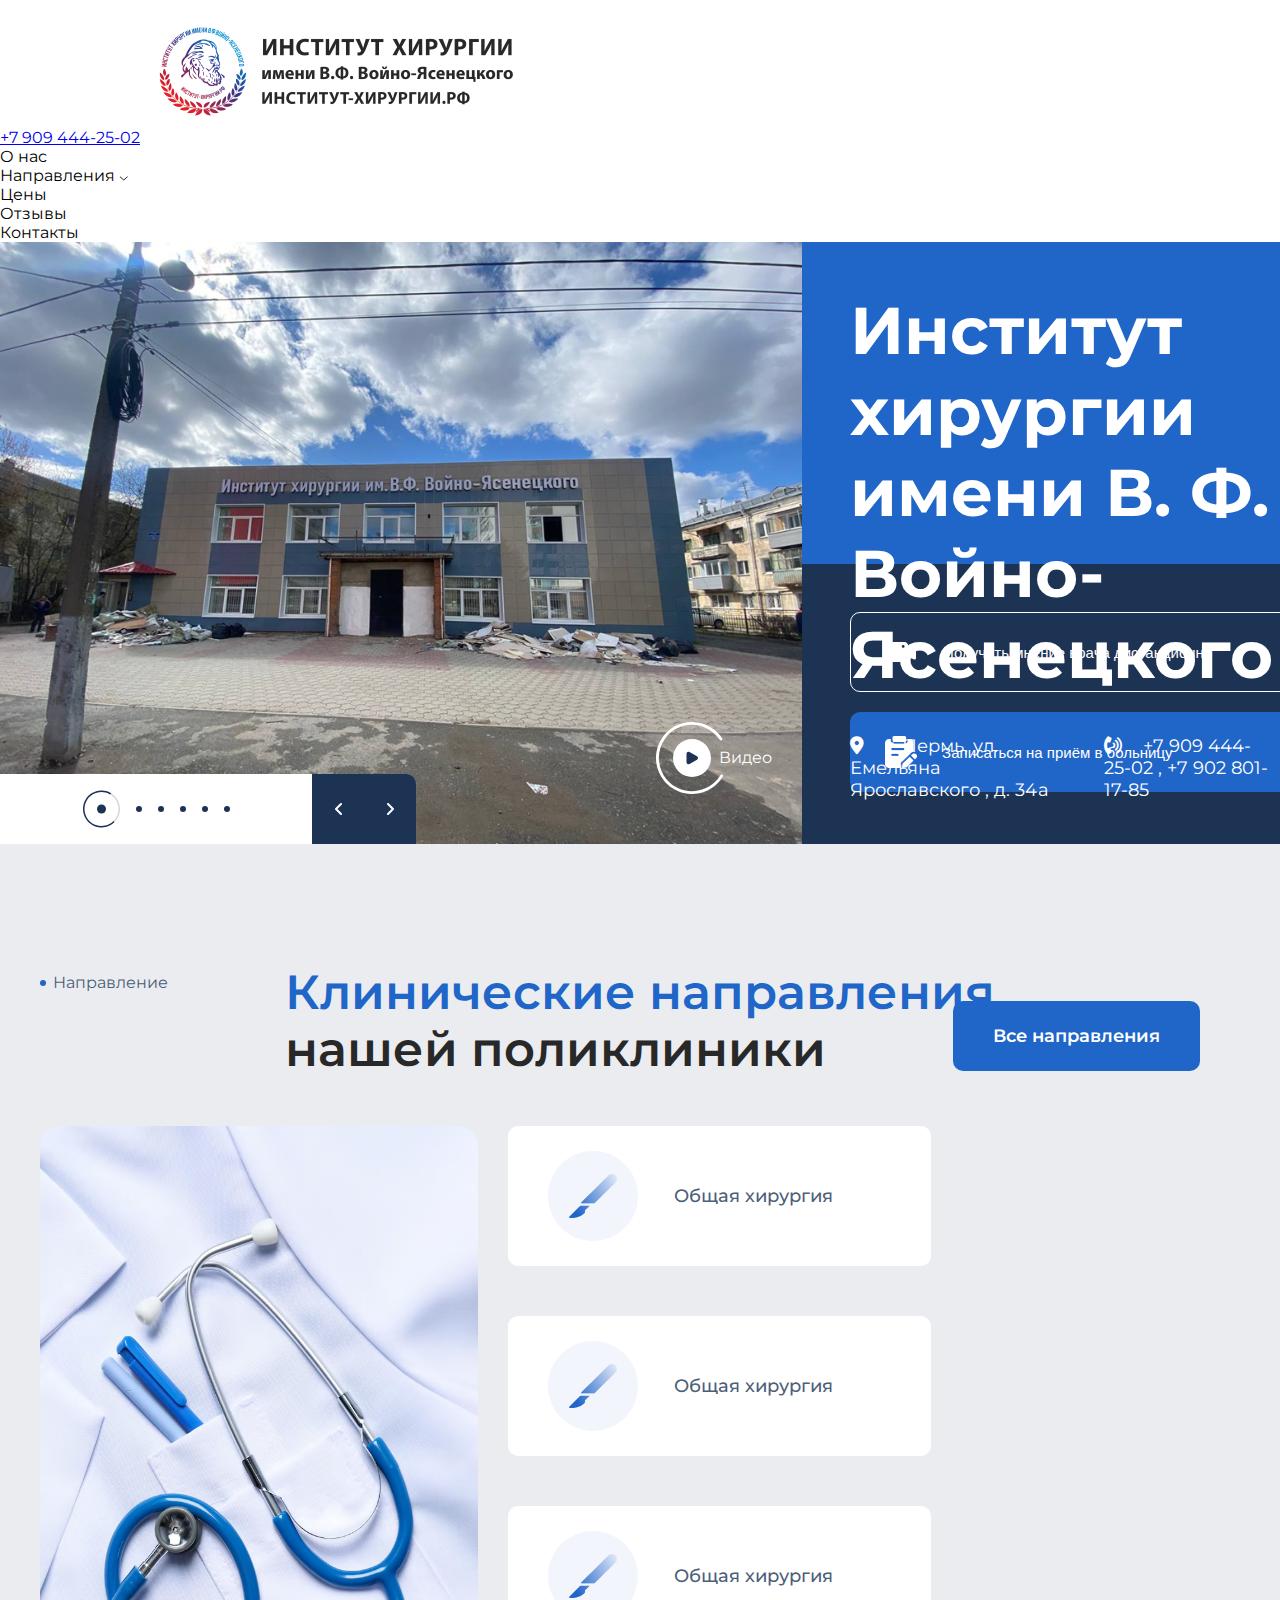
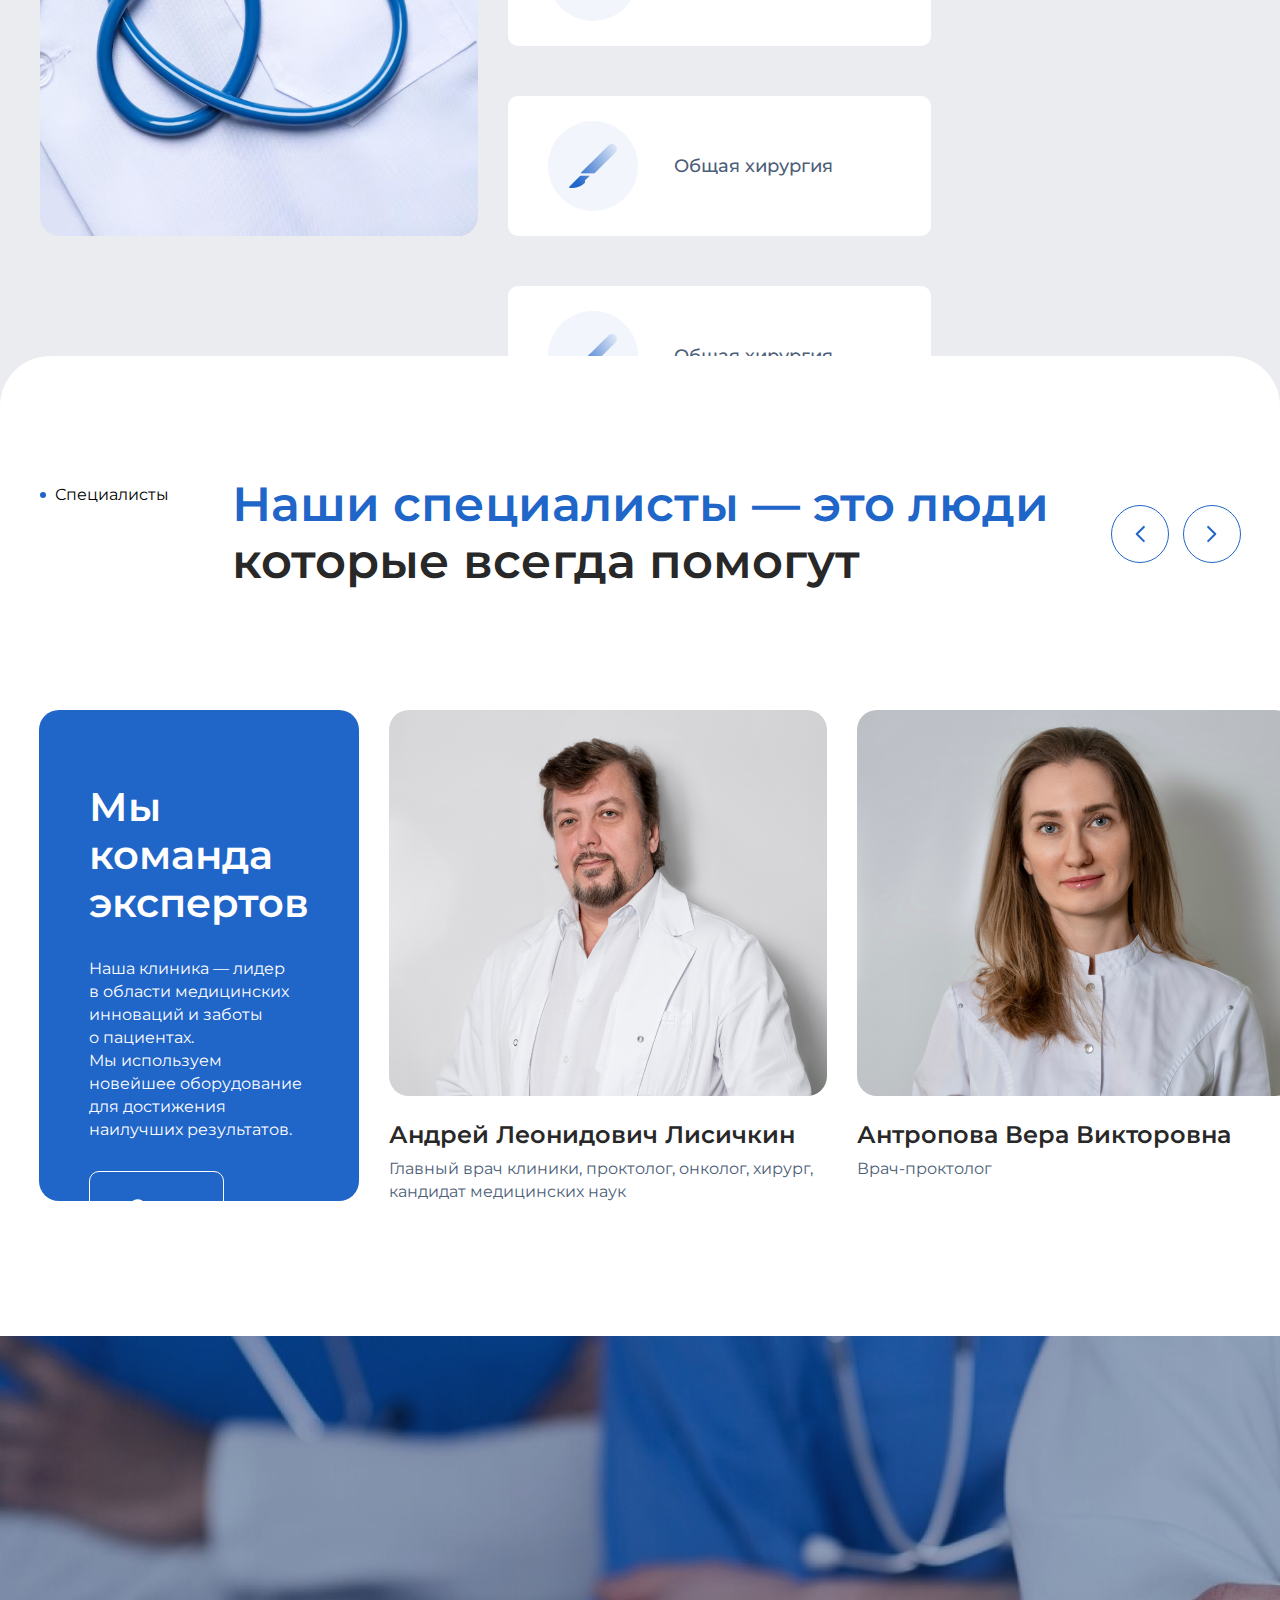
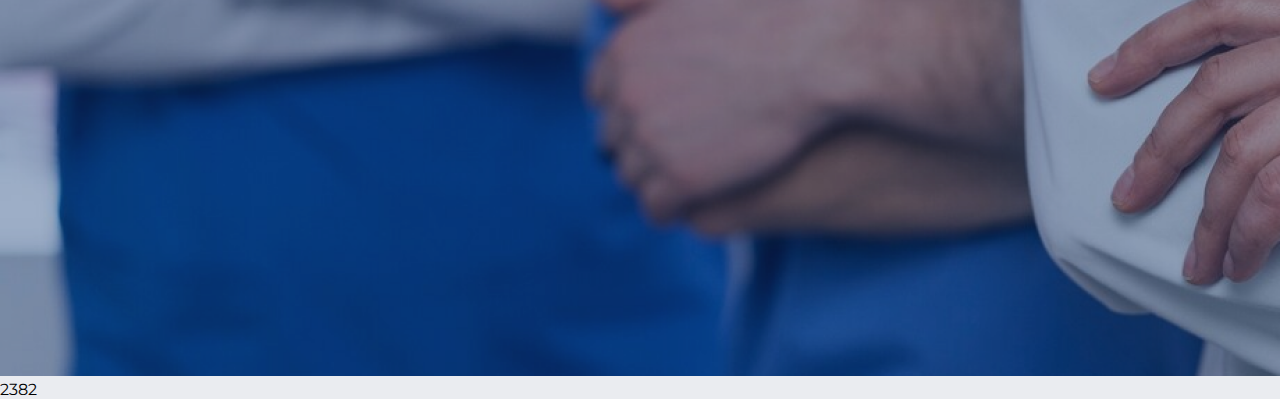
==== index.html @ e910dd0a "new folder header" ====
<!DOCTYPE html>
<html lang="en">
<head>
    <meta charset="UTF-8">
    <meta name="viewport" content="width=device-width, initial-scale=1.0">
    <link rel="stylesheet" href="https://cdnjs.cloudflare.com/ajax/libs/font-awesome/6.0.0-beta3/css/all.min.css">
    <link rel="preconnect" href="https://fonts.googleapis.com">
    <link rel="preconnect" href="https://fonts.gstatic.com" crossorigin>
    <link href="https://fonts.googleapis.com/css2?family=Montserrat:ital,wght@0,100..900;1,100..900&display=swap" rel="stylesheet">
    <link rel="stylesheet" href="css/style.css">
    <title>Project</title>
</head>
<body>
    <div class="header">
        <a href="tel:+79094442502" class="phone">+7 909 444-25-02</a>
        <img src="./img/logo.png">
        <div class="menu">
            <ul class="list-item">
                <li class="item">О нас</li>
                <li class="item item-icon">
                    Направления
                    <svg width="9" height="5" viewBox="0 0 9 5" fill="none" xmlns="http://www.w3.org/2000/svg">
                        <path d="M1.25 1L4.75 4L8.25 1" stroke="#282828" stroke-linecap="round" stroke-linejoin="round"/>
                    </svg>                        
                </li>
                <li class="item">Цены</li>
                <li class="item">Отзывы</li>
                <li class="item">Контакты</li>
            </ul>
        </div>
    </div>
    <div class="main">
        <div class="banner-content">
            <div class="banner">
                <img src="./img/banner.png">
                    <div class="slide-circle">
                        <svg width="37" height="38" viewBox="0 0 37 38" fill="none" xmlns="http://www.w3.org/2000/svg">
                            <rect x="14" y="14.5" width="9" height="9" rx="4.5" fill="#1D3354"/>
                            <path d="M37 19C37 29.2173 28.7173 37.5 18.5 37.5C8.28273 37.5 0 29.2173 0 19C0 8.78273 8.28273 0.5 18.5 0.5C28.7173 0.5 37 8.78273 37 19ZM1.4615 19C1.4615 28.4101 9.0899 36.0385 18.5 36.0385C27.9101 36.0385 35.5385 28.4101 35.5385 19C35.5385 9.5899 27.9101 1.9615 18.5 1.9615C9.0899 1.9615 1.4615 9.5899 1.4615 19Z" fill="#D2D6DD"/>
                            <path d="M31.0648 31.5648C31.3501 31.8501 31.3511 32.314 31.0547 32.5879C28.685 34.7773 25.7804 36.3121 22.6272 37.0337C19.2362 37.8098 15.6952 37.6141 12.4104 36.469C9.12556 35.3239 6.23017 33.2759 4.05647 30.56C1.88277 27.8441 0.518851 24.5704 0.121242 21.1145C-0.276366 17.6587 0.308449 14.1607 1.80857 11.0221C3.30869 7.88356 5.66333 5.23152 8.60225 3.37039C11.5412 1.50926 14.9453 0.514462 18.4239 0.500156C21.6586 0.486854 24.8359 1.32186 27.6408 2.91598C27.9917 3.11539 28.0961 3.56735 27.883 3.91008C27.6699 4.25281 27.22 4.35639 26.8684 4.15817C24.2974 2.70851 21.3898 1.94947 18.4299 1.96164C15.2261 1.97482 12.0909 2.89103 9.38417 4.60513C6.67743 6.31923 4.5088 8.76176 3.12719 11.6524C1.74558 14.543 1.20697 17.7646 1.57316 20.9475C1.93936 24.1303 3.19553 27.1455 5.19751 29.6468C7.19948 32.1481 9.86614 34.0343 12.8914 35.089C15.9167 36.1436 19.1781 36.3238 22.3012 35.6091C25.1865 34.9487 27.8458 33.5492 30.0204 31.5536C30.3177 31.2807 30.7794 31.2794 31.0648 31.5648Z" fill="#1D3354"/>
                        </svg>
                        <svg width="6" height="6" viewBox="0 0 6 6" fill="none" xmlns="http://www.w3.org/2000/svg">
                            <rect width="6" height="6" rx="3" fill="#1D3354"/>
                        </svg>
                        <svg width="6" height="6" viewBox="0 0 6 6" fill="none" xmlns="http://www.w3.org/2000/svg">
                            <rect width="6" height="6" rx="3" fill="#1D3354"/>
                        </svg>
                        <svg width="6" height="6" viewBox="0 0 6 6" fill="none" xmlns="http://www.w3.org/2000/svg">
                            <rect width="6" height="6" rx="3" fill="#1D3354"/>
                        </svg>
                        <svg width="6" height="6" viewBox="0 0 6 6" fill="none" xmlns="http://www.w3.org/2000/svg">
                            <rect width="6" height="6" rx="3" fill="#1D3354"/>
                        </svg>
                        <svg width="6" height="6" viewBox="0 0 6 6" fill="none" xmlns="http://www.w3.org/2000/svg">
                            <rect width="6" height="6" rx="3" fill="#1D3354"/>
                        </svg>                                              
                    </div>
                    <div class="slide-arrow">
                        <svg width="7" height="12" viewBox="0 0 7 12" fill="none" xmlns="http://www.w3.org/2000/svg">
                            <path d="M6 11L1 6L6 1" stroke="white" stroke-width="2" stroke-linecap="round" stroke-linejoin="round"/>
                        </svg>
                        <svg width="7" height="12" viewBox="0 0 7 12" fill="none" xmlns="http://www.w3.org/2000/svg">
                            <path d="M1 11L6 6L1 1" stroke="white" stroke-width="2" stroke-linecap="round" stroke-linejoin="round"/>
                        </svg>                                                        
                    </div>
                <div class="btn-video">
                    <div class="arch">
                        <svg width="68" height="72" viewBox="0 0 68 72" fill="none" xmlns="http://www.w3.org/2000/svg">
                            <path d="M66.3334 52.5989C67.0223 52.9759 67.2776 53.8417 66.8737 54.5152C63.046 60.8981 57.3264 65.9487 50.4922 68.9542C43.2234 72.1507 35.1016 72.8544 27.3914 70.9556C19.6811 69.0567 12.815 64.662 7.8619 58.4555C2.90883 52.2489 0.146756 44.579 0.00568185 36.6396C-0.135392 28.7002 2.35245 20.9369 7.0819 14.5584C11.8114 8.17981 18.517 3.54389 26.155 1.37234C33.7929 -0.799217 41.9345 -0.384549 49.3123 2.55178C56.2489 5.31255 62.1444 10.1568 66.1964 16.3996C66.624 17.0584 66.3996 17.9327 65.7245 18.3339C65.0494 18.7352 64.1794 18.5112 63.7496 17.8539C60.0196 12.1497 54.6144 7.72297 48.2606 5.19419C41.4657 2.48983 33.9673 2.10792 26.9327 4.10792C19.8982 6.10792 13.7223 10.3776 9.36643 16.2523C5.01061 22.1269 2.71931 29.2769 2.84923 36.5891C2.97916 43.9012 5.52304 50.9653 10.0848 56.6815C14.6466 62.3977 20.9703 66.4453 28.0715 68.1941C35.1726 69.9429 42.6527 69.2948 49.3473 66.3508C55.6072 63.5979 60.8518 58.9819 64.3768 53.1488C64.7829 52.4766 65.6444 52.2219 66.3334 52.5989Z" fill="white"/>
                        </svg>
                        <div class="circle"></div>
                        <div class="play">
                            <svg width="12" height="14" viewBox="0 0 12 14" fill="none" xmlns="http://www.w3.org/2000/svg">
                                <path d="M11 5.26795C12.3333 6.03775 12.3333 7.96225 11 8.73205L3.5 13.0622C2.16666 13.832 0.499999 12.8697 0.499999 11.3301L0.5 2.66987C0.5 1.13027 2.16667 0.168021 3.5 0.937822L11 5.26795Z" fill="#1D3354"/>
                            </svg>
                        </div>
                    </div>
                    <span class="text">Видео</span>                                                                                          
                </div>
            </div>
            <div class="right-frame">
                <div class="content-title">
                    <h1>Институт хирургии имени В. Ф. Войно-Ясенецкого</h1>
                    <div class="contacts">
                        <div class="contacts-icon">
                            <i class="fa-solid fa-location-dot"></i>
                            <span>г. Пермь, ул. Емельяна Ярославского , д. 34а</span>
                        </div>
                        <div class="contacts-icon">
                            <i class="fa-solid fa-phone-volume"></i>
                            <span>+7 909 444-25-02 , +7 902 801-17-85</span>
                        </div>
                    </div>
                </div>
                <div class="btn-content">
                    <button class="btn btn-transparent">
                        <svg width="32" height="32" viewBox="0 0 32 32" fill="none" xmlns="http://www.w3.org/2000/svg">
                            <path d="M28.304 8.62013L23.596 10.3041V21.6991L28.304 23.3831C28.4955 23.4513 28.7006 23.4725 28.902 23.445C29.1034 23.4175 29.2953 23.342 29.4615 23.2249C29.6277 23.1078 29.7633 22.9525 29.857 22.7721C29.9507 22.5917 29.9998 22.3914 30 22.1881V9.81412C30 8.93612 29.13 8.32413 28.304 8.62013ZM18.179 5.95313H5.917C4.87815 5.95313 3.88184 6.36581 3.14726 7.10039C2.41268 7.83497 2 8.83127 2 9.87013V22.1331C2 23.172 2.41268 24.1683 3.14726 24.9029C3.88184 25.6374 4.87815 26.0501 5.917 26.0501H18.18C19.2189 26.0501 20.2152 25.6374 20.9497 24.9029C21.6843 24.1683 22.097 23.172 22.097 22.1331V9.87013C22.0967 8.83118 21.6838 7.83488 20.9491 7.10033C20.2144 6.36578 19.2179 5.95312 18.179 5.95313ZM17.167 11.8341C16.7912 11.8341 16.4308 11.6848 16.165 11.4191C15.8993 11.1534 15.75 10.7929 15.75 10.4171C15.75 10.0413 15.8993 9.68089 16.165 9.41515C16.4308 9.14942 16.7912 9.00012 17.167 9.00012C17.5428 9.00012 17.9032 9.14942 18.169 9.41515C18.4347 9.68089 18.584 10.0413 18.584 10.4171C18.584 10.7929 18.4347 11.1534 18.169 11.4191C17.9032 11.6848 17.5428 11.8341 17.167 11.8341Z" fill="white"/>
                        </svg>
                        <span>Получить мнение врача дистанционно</span>
                    </button>
                    <button class="btn">
                        <img src="./img/folder.png" alt="">
                        <span>Записаться на приём в больницу</span>
                    </button>
                </div>
            <div>
        </div>
            </div>
        </div>
        <div class="service">
            <div class="service-menu">
                <div class="link-medical">
                    <svg width="6" height="6" viewBox="0 0 6 6" fill="none" xmlns="http://www.w3.org/2000/svg">
                        <circle cx="3" cy="3" r="3" fill="#2065C8"/>
                    </svg>
                    Направление
                </div>
                <div class="title-text">
                    <p>Клинические направления<p>
                    <p>нашей поликлиники</p>
                </div>
                <a href="#" class="btn-simple">
                    Все направления
                </a>
            </div>
            <div class="row">
                <img  class="row-img" src="./img/Stethoscope.png" alt="">
                <div class="row-service">
                    <a href="#" class="link-services">
                        <span class="block-image">
                            <img src="./img/scalp.png" alt="">
                        </span>
                        Общая хирургия
                    </a>
                    <a href="#" class="link-services">
                        <span class="block-image">
                            <img src="./img/scalp.png" alt="">
                        </span>
                        Общая хирургия
                    </a>
                    <a href="#" class="link-services">
                        <span class="block-image">
                            <img src="./img/scalp.png" alt="">
                        </span>
                        Общая хирургия
                    </a>
                    <a href="#" class="link-services">
                        <span class="block-image">
                            <img src="./img/scalp.png" alt="">
                        </span>
                        Общая хирургия
                    </a>
                    <a href="#" class="link-services">
                        <span class="block-image">
                            <img src="./img/scalp.png" alt="">
                        </span>
                        Общая хирургия
                    </a>
                    <a href="#" class="link-services">
                        <span class="block-image">
                            <img src="./img/scalp.png" alt="">
                        </span>
                        Общая хирургия
                    </a>
                    <a href="#" class="link-services">
                        <span class="block-image">
                            <img src="./img/scalp.png" alt="">
                        </span>
                        Общая хирургия
                    </a>
                    <a href="#" class="link-services">
                        <span class="block-image">
                            <img src="./img/scalp.png" alt="">
                        </span>
                        Общая хирургия
                    </a>
                    <a href="#" class="link-services">
                        <span class="block-image">
                            <img src="./img/scalp.png" alt="">
                        </span>
                        Общая хирургия
                    </a>
                    <a href="#" class="link-services">
                        <span class="block-image">
                            <img src="./img/scalp.png" alt="">
                        </span>
                        Общая хирургия
                    </a>
                    <a href="#" class="link-services">
                        <span class="block-image">
                            <img src="./img/scalp.png" alt="">
                        </span>
                        Общая хирургия
                    </a>
                    <a href="#" class="link-services">
                        <span class="block-image">
                            <img src="./img/scalp.png" alt="">
                        </span>
                        Общая хирургия
                    </a>
                </div>
            </div>
        </div>
        <div class="personal">
            <div class="title-specialist">
                <div class="link-specialists">
                    <svg width="6" height="6" viewBox="0 0 6 6" fill="none" xmlns="http://www.w3.org/2000/svg">
                        <circle cx="3" cy="3" r="3" fill="#2065C8"/>
                    </svg>
                    Специалисты
                </div>
                <div class="title-text">
                    <p>Наши специалисты — это люди<p>
                    <p>которые всегда помогут</p>
                </div>
                <div class="slide-specialist">
                    <a href="#" class="slide-cont">
                        <svg width="10" height="18" viewBox="0 0 10 18" fill="none" xmlns="http://www.w3.org/2000/svg">
                            <path d="M8.83333 16.0846L1.75 9.0013L8.83333 1.91797" stroke="#2065C8" stroke-width="2" stroke-linecap="round" stroke-linejoin="round"/>
                        </svg>  
                    </a>
                    <a href="#" class="slide-cont">
                        <svg width="10" height="18" viewBox="0 0 10 18" fill="none" xmlns="http://www.w3.org/2000/svg">
                            <path d="M1.16667 16.0846L8.25 9.0013L1.16667 1.91797" stroke="#2065C8" stroke-width="2" stroke-linecap="round" stroke-linejoin="round"/>
                        </svg>   
                    </a>
                </div>
            </div>
            <div class="block-description">
                <div class="description">
                    <p>Мы команда экспертов</p>
                    <p>Наша клиника — лидер в области медицинских инноваций и заботы о пациентах. Мы используем новейшее оборудование для достижения наилучших результатов.</p>
                    <a href="#" class="btn-simple btn-transparent">
                        О нас
                    </a>
                </div>
                <div class="about">
                    <img src="./img/andrei.png">
                    <div class="about-text">
                        <p>Андрей Леонидович Лисичкин</p>
                        <p>Главный врач клиники, проктолог, онколог, хирург, кандидат медицинских наук</p>
                    </div>    
                </div>
                <div class="about">
                    <img src="./img/vera.png">
                    <div class="about-text">
                        <p>Антропова Вера Викторовна</p>
                        <p>Врач-проктолог</p>
                    </div>    
                </div>
                <div class="about">
                    <img src="./img/vladimir.png">
                    <div class="about-text">
                        <p>Пескишев Владимир Викторович</p>
                        <p>Анастезиолог</p>
                    </div>    
                </div>
            </div>
        </div>
        <div class="statistics">
            <div class="about-us">
                <img src="./img/backr-banner.png" alt="">
                <p>2382</p>
            </div>
            <!-- <div class="about-us">
                <p>15+</p>
            </div>
            <div class="about-us">
                <p>80%</p>
            </div> -->
        </div>
    </div> 
</body>
</html>
---- css/style.css ----
@charset "UTF-8";
/* ==========  UI-kit ============= */
/* Basic utils  */
* {
  margin: 0;
  padding: 0;
  box-sizing: border-box;
}

/* Common styles  */
body {
  font-family: "Montserrat", serif;
}

/* Imported styles  */
.container {
  padding: 20px;
  background-color: #397b97;
}

.btn {
  display: flex;
  align-items: center;
  gap: 25px;
  width: 447px;
  height: 80px;
  background-color: #2065C8;
  border-radius: 10px;
  margin-bottom: 20px;
  border: none;
  color: #FFFFFF;
  font-size: 15px;
  cursor: pointer;
  padding: 24px 35px;
}
.btn:hover {
  background-color: #0C51B4;
  color: #FFFFFF;
}
.btn:disabled {
  background-color: #89ADE2;
  color: #FFFFFF;
  pointer-events: none;
  opacity: 0.8;
}

.link-services {
  display: flex;
  align-items: center;
  gap: 36px;
  width: 423px;
  height: 140px;
  background-color: #FFFFFF;
  border-radius: 10px;
  margin-bottom: 20px;
  border: none;
  font-size: 18px;
  font-weight: 500;
  line-height: 22px;
  color: #4C5E78;
  text-decoration: none;
}
.link-services .block-image {
  width: 90px;
  height: 90px;
  margin-left: 40px;
  border-radius: 50%;
  background-color: #F2F5FC;
}
.link-services img {
  padding: 18px 21px;
}
.link-services:hover {
  background-color: #2065C8;
  color: #FFFFFF;
}
.link-services.inactive, .link-services:disabled {
  background-color: #89ADE2;
  color: #FFFFFF;
  opacity: 0.7;
  pointer-events: none;
}
.link-services.inactive .block-image, .link-services:disabled .block-image {
  background-color: #FFFFFF;
}

.link-continue {
  display: flex;
  align-items: center;
  justify-content: space-between;
  padding: 25px 40px;
  background-color: #FFFFFF;
  color: #4C5E78;
  border: none;
  width: 437px;
  height: 140px;
  border-radius: 20px;
  font-size: 18px;
  margin-bottom: 20px;
  text-decoration: none;
}
.link-continue:hover {
  color: #2065C8;
}
.link-continue:hover .btn-arrow {
  background: #2065C8;
}
.link-continue:hover svg path {
  stroke: #FFFFFF;
}
.link-continue.inactive, .link-continue:disabled {
  opacity: 0.9;
  color: #D2D6DD;
  pointer-events: none;
}
.link-continue.inactive .btn-arrow, .link-continue:disabled .btn-arrow {
  background-color: #2065C8;
  opacity: 0.5;
}
.link-continue.inactive svg path, .link-continue:disabled svg path {
  stroke: #FFFFFF;
}

.btn-arrow {
  border: 1px solid #2065C8;
  width: 58px;
  height: 58px;
  border-radius: 50%;
  display: flex;
  align-items: center;
  justify-content: center;
}

.btn-simple {
  display: flex;
  align-items: center;
  justify-content: center;
  font-size: 18px;
  font-weight: 600;
  background-color: #2065C8;
  color: #FFFFFF;
  border: none;
  height: 70px;
  border-radius: 10px;
  margin-bottom: 20px;
  padding: 20px 40px;
  text-decoration: none;
  max-width: max-content;
  flex: 0 0 auto; /* Добавляем это свойство, чтобы элемент не увеличивался или уменьшался */
}
.btn-simple:hover {
  background-color: #0C51B4;
}
.btn-simple.inactive, .btn-simple:disabled {
  background-color: #89ADE2;
  opacity: 0.8;
  pointer-events: none;
}
.btn-simple.btn-wide {
  width: 437px;
  max-width: none;
}

.btn-transparent {
  border: 1px solid #FFFFFF;
  background: none;
}
.btn-transparent:hover {
  background-color: #FFFFFF;
  color: #2065C8;
}
.btn-transparent:hover svg path {
  fill: #2065C8;
}
.btn-transparent:hover svg path {
  fill: #2065C8;
}
.btn-transparent.inactive, .btn-transparent:disabled {
  color: #FFFFFF;
  pointer-events: none;
  opacity: 0.7;
  border: none;
}

.btn-video {
  display: flex;
  align-items: center;
  justify-content: center;
  width: max-content;
  color: #FFFFFF;
  font-size: 16px;
  margin-bottom: 20px;
  font-weight: 400;
  line-height: 22px;
  position: relative;
}
.btn-video .arch {
  display: flex;
  position: relative;
  height: 72px;
}
.btn-video .circle {
  position: absolute;
  width: 38px;
  height: 38px;
  border-radius: 50%;
  background-color: #FFFFFF;
  margin: auto;
  right: 0;
  left: 3px;
  top: 0px;
  bottom: 0;
}
.btn-video .play {
  position: absolute;
  width: 18px;
  height: 18px;
  margin: auto;
  right: 0;
  left: 10px;
  top: 0px;
  bottom: 0;
}
.btn-video .text {
  margin-left: -5px;
}
.btn-video:hover .play svg path {
  fill: #2065C8;
}
.btn-video.inactive {
  opacity: 0.5;
  pointer-events: none;
  color: rgba(255, 255, 255, 0.3137254902);
}

.slide-cont {
  display: flex;
  align-items: center;
  justify-content: center;
  color: #FFFFFF;
  border: 1px solid #2065C8;
  width: 58px;
  height: 58px;
  border-radius: 50%;
  margin-bottom: 20px;
  text-decoration: none;
}
.slide-contsvg {
  fill: #2065C8;
}
.slide-cont:hover {
  background-color: #2065C8;
}
.slide-cont:hover svg path {
  stroke: #FFFFFF;
}
.slide-cont.inactive {
  opacity: 0.8;
  pointer-events: none;
}

.slide-up {
  width: 64px;
  height: 64px;
  border-radius: 50%;
  background-color: #2065C8;
  display: flex;
  align-items: center;
  justify-content: center;
  margin-bottom: 20px;
}
.slide-up:hover {
  background-color: #0C51B4;
}
.slide-up.inactive {
  opacity: 0.8;
  pointer-events: none;
  background-color: #89ADE2;
}

.link-vk {
  display: block;
  margin-bottom: 20px;
}
.link-vk svg rect:hover {
  fill: #0C51B4;
}
.link-vk.inactive svg rect {
  opacity: 0.8;
  pointer-events: none;
  fill: #89ADE2;
}

.link-call {
  display: block;
  margin-bottom: 20px;
}
.link-call svg rect:hover {
  fill: #0C51B4;
}
.link-call.inactive svg rect {
  opacity: 0.8;
  pointer-events: none;
  fill: #89ADE2;
}

.link-messeng {
  display: block;
  margin-bottom: 20px;
}
.link-messeng svg rect:hover {
  fill: #0C51B4;
}
.link-messeng.inactive svg rect {
  opacity: 0.8;
  pointer-events: none;
  fill: #89ADE2;
}

.form-bid {
  margin-bottom: 20px;
  display: flex;
  flex-direction: column;
}
.form-bid label {
  margin-bottom: 9px;
}
.form-bid.inactive {
  pointer-events: none;
  opacity: 0.5;
}

.name {
  width: 393px;
  height: 70px;
  background-color: #F2F5FC;
  border-radius: 10px;
  border: 0;
  color: #282828;
  padding-left: 25px;
  outline: none;
}
.name:focus {
  color: #000000;
  border-bottom: 3px solid #2065C8;
  cursor: pointer;
}
.name:hover {
  color: #000000;
  border-bottom: 3px solid #2065C8;
  cursor: pointer;
}

/* ==========  end UI-kit ============= */
header {
  height: 229px;
  position: relative;
}
header .phone {
  position: absolute;
  top: 40px;
  right: 40px;
  font-family: "lato", "Montserrat";
  font-weight: 400;
  font-size: 18px;
  text-decoration: none;
}
header img {
  display: flex;
  margin: 0 auto 0;
  padding-top: 12px;
}
header .menu {
  display: flex;
  justify-content: center;
}
header .list-item {
  display: flex;
  justify-content: space-between;
  width: 631px;
  height: 56px;
  list-style: none;
  font-weight: 400;
  font-size: 18px;
  font-family: "lato", "Montserrat";
  color: #282828;
}
header .list-item .item {
  display: flex;
  align-items: center;
}
header .list-item .item-icon {
  gap: 5px;
}

.main {
  background-color: #eaecf0;
}

.banner-content {
  height: 602px;
  display: flex;
}
.banner-content .banner {
  position: relative;
}
.banner-content .banner img {
  height: 602px;
}
.banner-content .slide-pictures {
  display: flex;
}
.banner-content .slide-circle {
  display: flex;
  align-items: center;
  justify-content: center;
  gap: 16px;
  position: absolute;
  width: 312px;
  height: 70px;
  left: 0;
  bottom: 0;
  background-color: #FFFFFF;
}
.banner-content .slide-arrow {
  display: flex;
  align-items: center;
  justify-content: space-around;
  position: absolute;
  width: 104px;
  height: 70px;
  left: 312px;
  bottom: 0;
  background-color: #1d3354;
  border-top-right-radius: 10px;
}
.banner-content .btn-video {
  position: absolute;
  right: 30px;
  bottom: 30px;
}

.content-title {
  height: 322px;
  background-color: #2065C8;
  color: #FFFFFF;
  padding: 48px 52px 40px 48px;
}
.content-title h1 {
  font-size: 66px;
  margin-bottom: 40px;
}
.content-title .contacts {
  display: flex;
  gap: 40px;
  font-size: 18px;
}
.content-title .contacts .contacts-icon i {
  margin-right: 16px;
}

.btn-content {
  background-color: #1d3354;
  height: 280px;
  padding: 48px 0 48px 48px;
}

.service {
  position: relative;
  margin-top: 120px;
  margin-left: 40px;
  margin-right: 40px;
}
.service .service-menu {
  display: flex;
  justify-content: center;
}
.service .link-medical {
  position: absolute;
  display: flex;
  align-items: center;
  gap: 7px;
  color: #4C5E78;
  left: 0;
  top: 9px;
}
.service .title-text {
  font-size: 48px;
  font-weight: 600;
  line-height: 57px;
}
.service .title-text p:first-child {
  color: #2065C8;
}
.service .title-text p:last-child {
  color: #282828;
}
.service .btn-simple {
  position: absolute;
  top: 37px;
  right: 40px;
}
.service .row {
  display: flex;
  margin-top: 48px;
  gap: 30px;
  height: 710px;
}
.service .row .row-img {
  width: 438px;
  border-radius: 20px;
}
.service .row .row-service {
  display: flex;
  flex-wrap: wrap;
  gap: 30px;
}

.personal {
  position: relative;
  height: 980px;
  margin-top: 120px;
  background-color: #FFFFFF;
  border-top-left-radius: 50px;
  border-top-right-radius: 50px;
}
.personal .title-specialist {
  display: flex;
  justify-content: center;
  margin-bottom: 120px;
}
.personal .link-specialists {
  position: absolute;
  display: flex;
  align-items: center;
  gap: 9px;
  left: 40px;
  top: 129px;
}
.personal .title-text {
  font-size: 48px;
  font-weight: 600;
  line-height: 57px;
  margin-top: 120px;
}
.personal .title-text p:first-child {
  color: #2065C8;
}
.personal .title-text p:last-child {
  color: #282828;
}
.personal .slide-specialist {
  display: flex;
  justify-content: space-between;
  position: absolute;
  top: 149px;
  right: 39px;
  width: 130px;
}
.personal .block-description {
  display: flex;
  height: 491px;
  gap: 30px;
  margin-left: 39px;
  margin-right: 40px;
  margin-bottom: 120px;
}
.personal .block-description .description {
  display: flex;
  flex-direction: column;
  gap: 30px;
  width: 438px;
  padding: 73px 50px;
  background: #2065C8;
  border-radius: 20px;
}
.personal .block-description .description p:first-child {
  font-size: 40px;
  font-weight: 600;
  line-height: 48px;
  color: #FFFFFF;
}
.personal .block-description .description p:last-of-type {
  font-size: 16px;
  font-weight: 400;
  line-height: 23px;
  color: #FFFFFF;
}
.personal .block-description .about {
  width: 438px;
}
.personal .block-description .about img {
  width: 438px;
  height: 386px;
  margin-bottom: 20px;
  border-radius: 20px;
}
.personal .block-description .about .about-text p:first-child {
  margin-bottom: 8px;
  font-weight: 600;
  font-size: 24px;
  line-height: 29px;
  color: #282828;
}
.personal .block-description .about .about-text p {
  font-size: 16px;
  font-weight: 400;
  line-height: 23px;
  color: #4C5E78;
}

.statistics {
  width: 100%;
}
.statistics img {
  position: relative;
  height: 640px;
}

/*# sourceMappingURL=style.css.map */
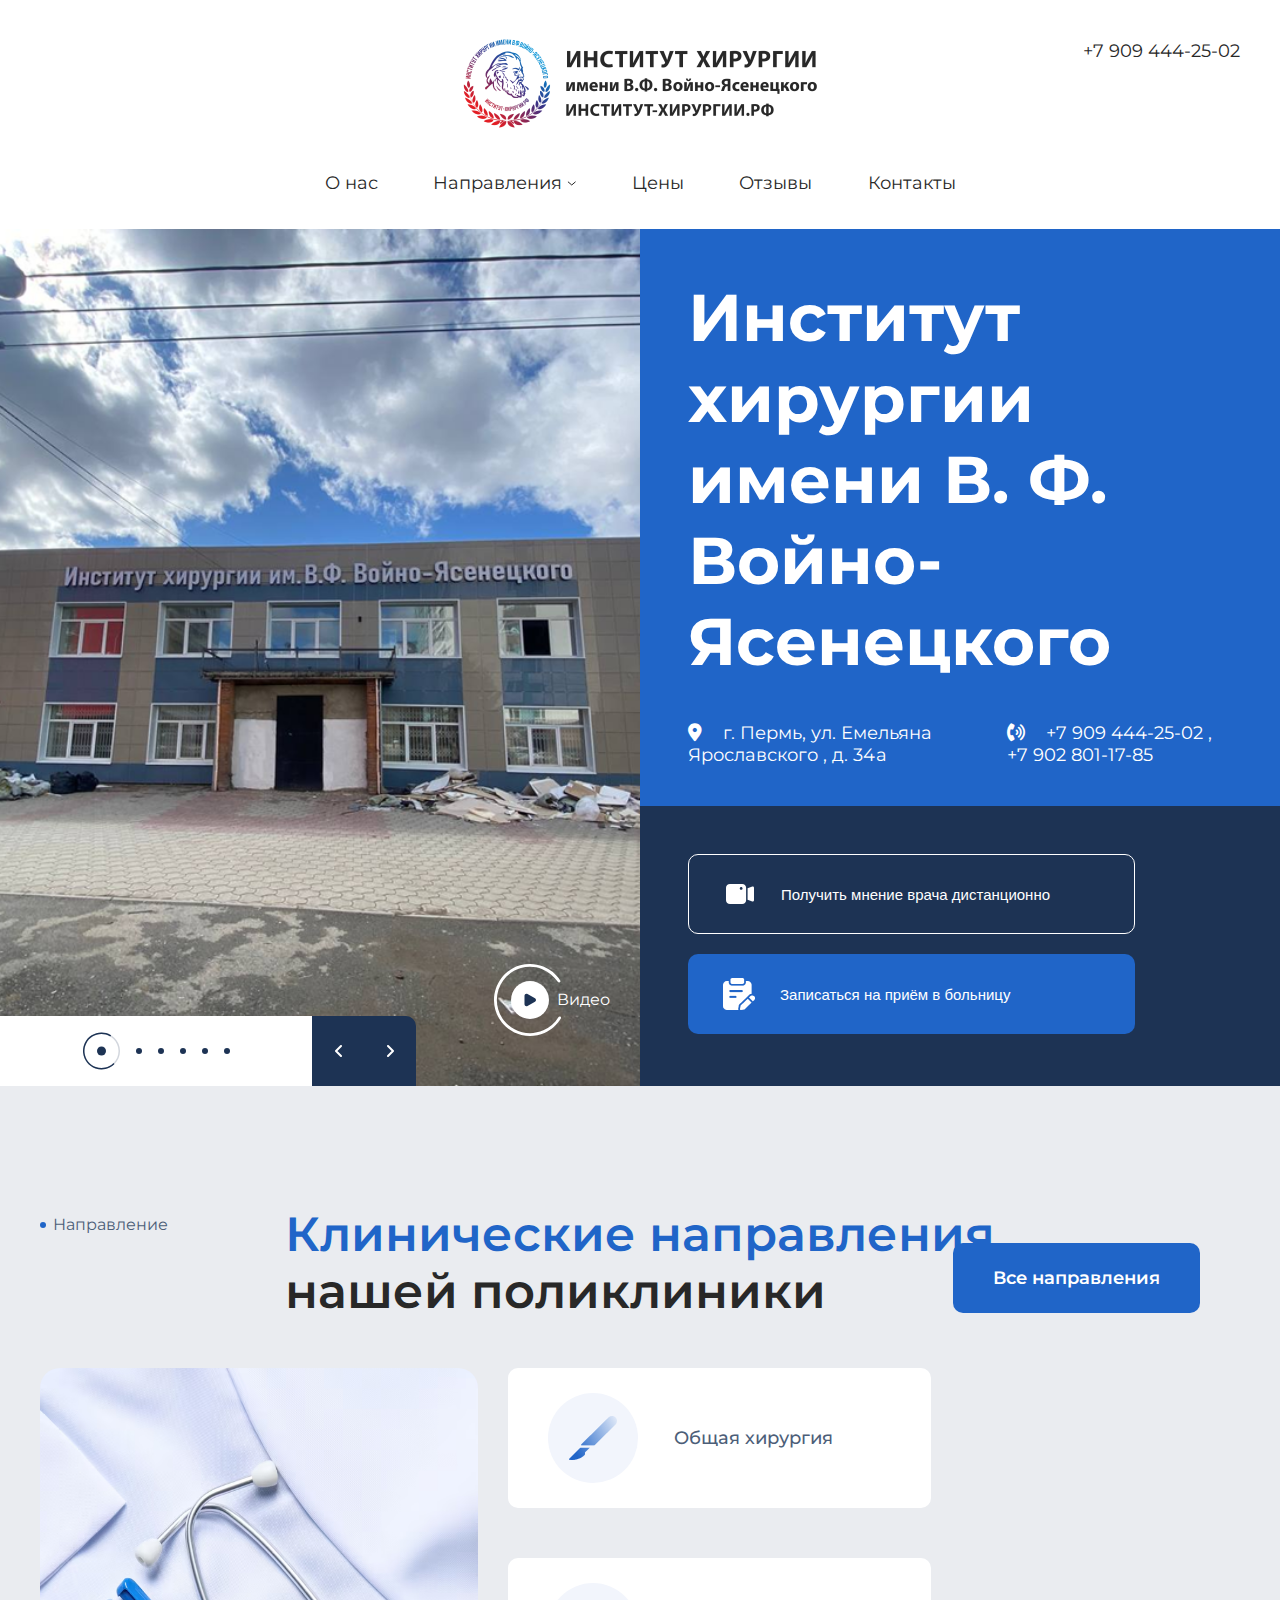
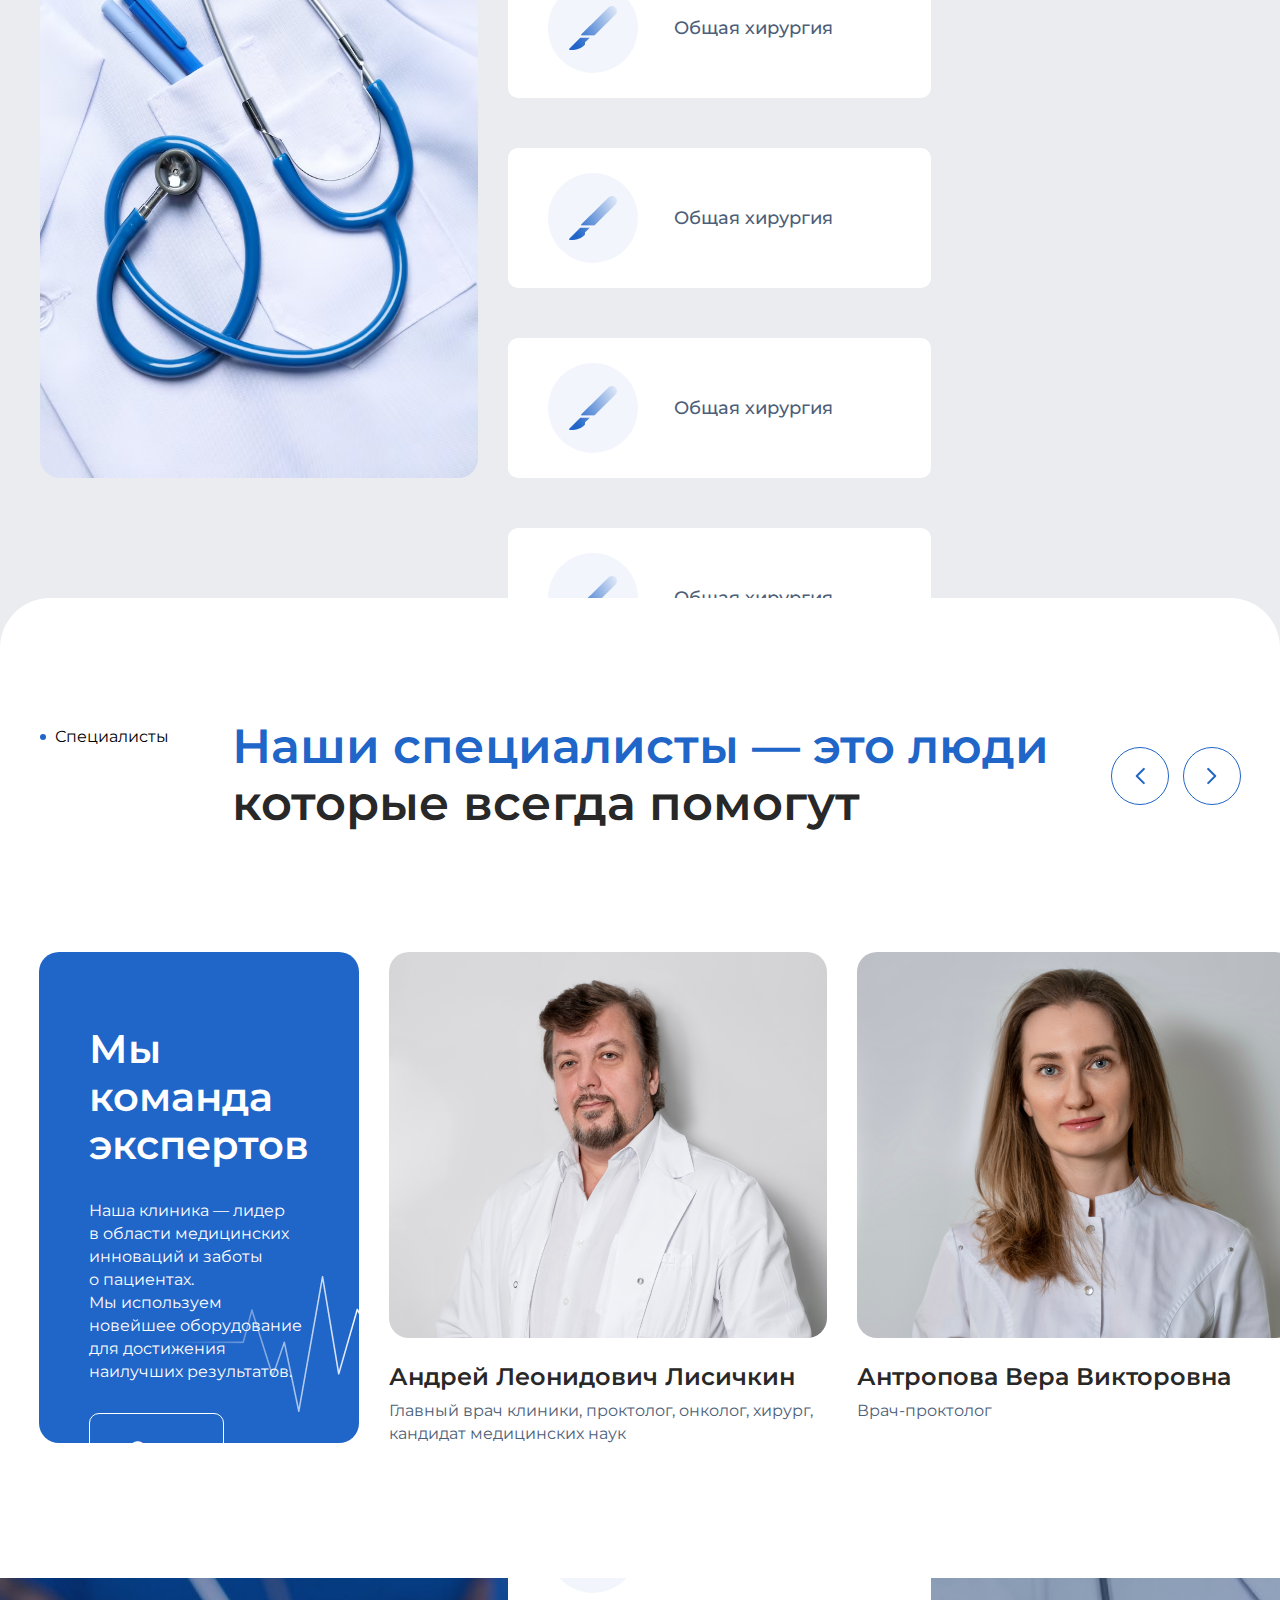
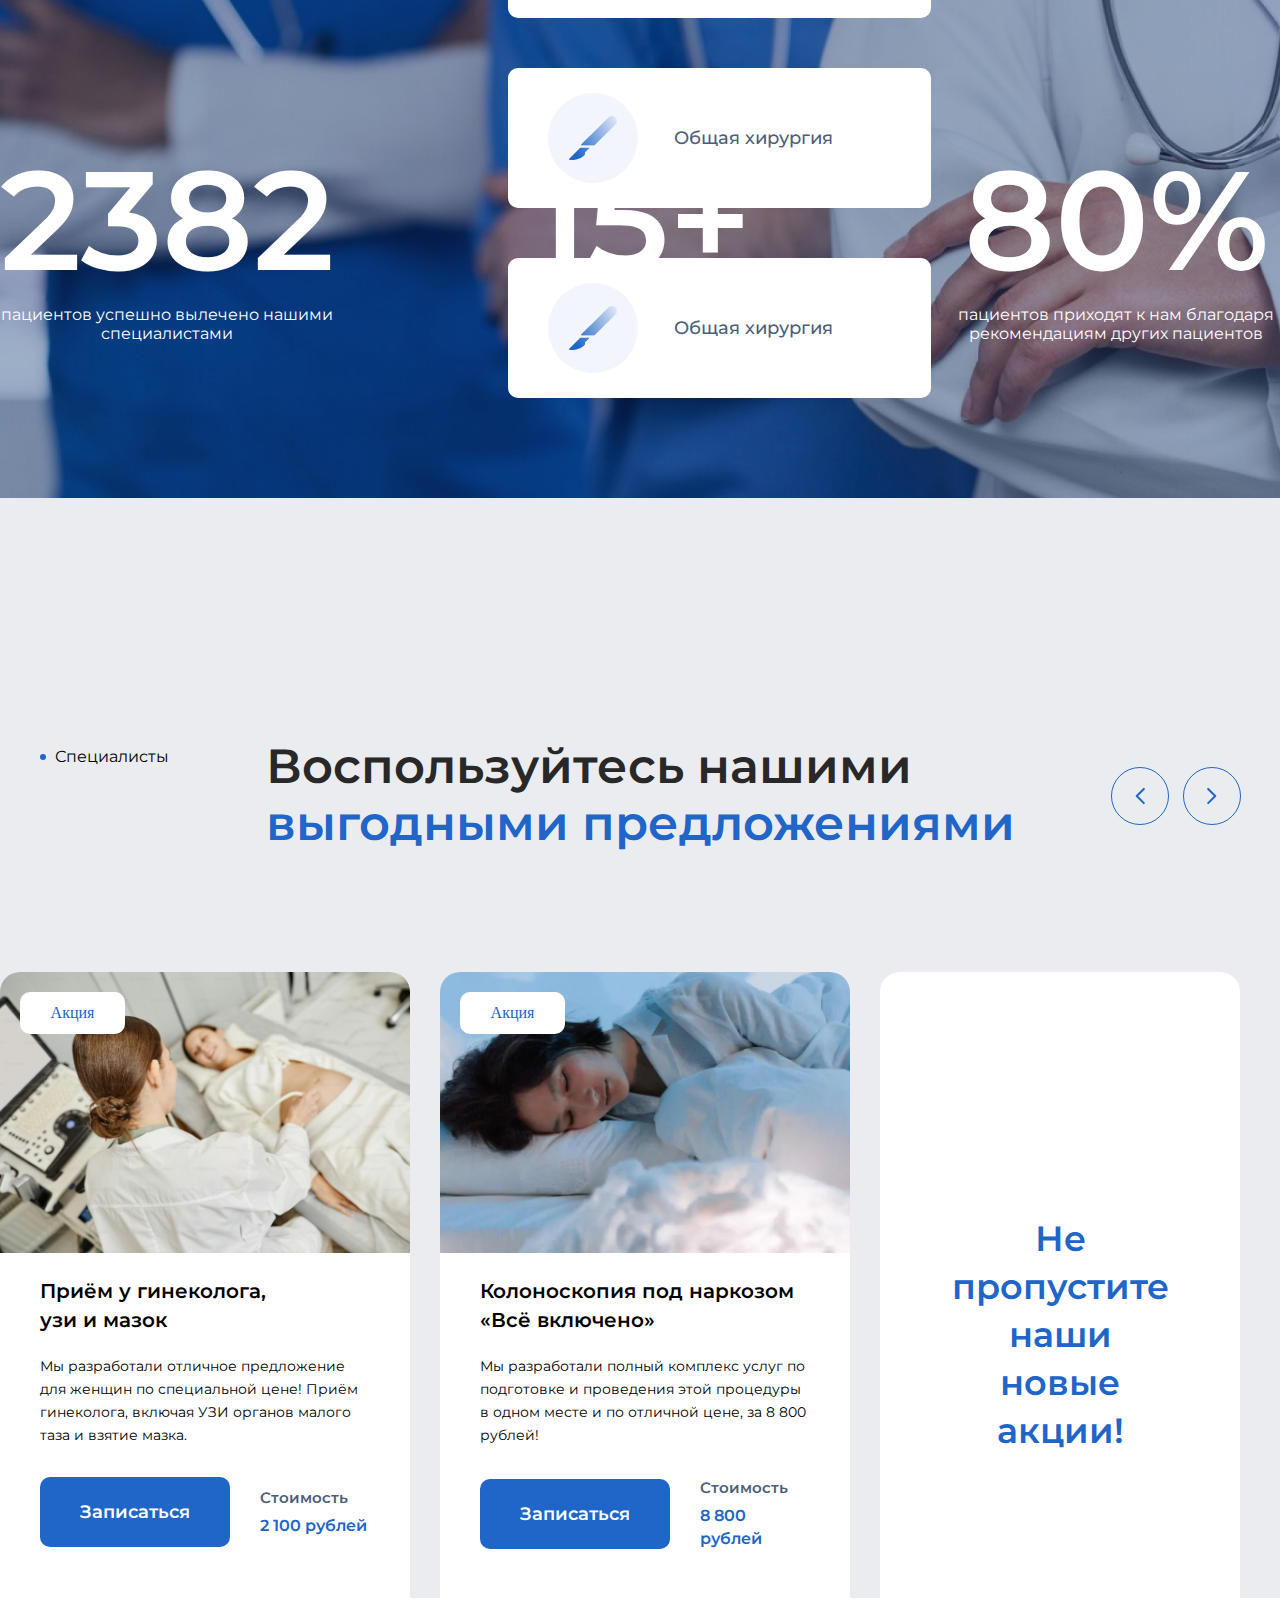
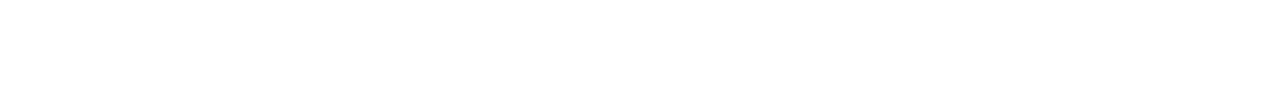
==== commit 0ef8c7f4: "new block" ====
--- a/index.html
+++ b/index.html
@@ -13,26 +13,25 @@
 <body>
     <div class="header">
         <a href="tel:+79094442502" class="phone">+7 909 444-25-02</a>
-        <img src="./img/logo.png">
+        <a href="/"><img src="./img/logo.png"></a>
         <div class="menu">
-            <ul class="list-item">
-                <li class="item">О нас</li>
-                <li class="item item-icon">
-                    Направления
+            <ul class="list">
+                <li class="list-item"><a href="#">О нас</a></li>
+                <li class="list-item item-icon">
+                    <a href="#">Направления</a>  
                     <svg width="9" height="5" viewBox="0 0 9 5" fill="none" xmlns="http://www.w3.org/2000/svg">
                         <path d="M1.25 1L4.75 4L8.25 1" stroke="#282828" stroke-linecap="round" stroke-linejoin="round"/>
-                    </svg>                        
+                    </svg>                      
                 </li>
-                <li class="item">Цены</li>
-                <li class="item">Отзывы</li>
-                <li class="item">Контакты</li>
+                <li class="list-item"><a href="#">Цены</a></li>
+                <li class="list-item"><a href="#">Отзывы</a></li>
+                <li class="list-item"><a href="#">Контакты</a></li>
             </ul>
         </div>
     </div>
     <div class="main">
         <div class="banner-content">
             <div class="banner">
-                <img src="./img/banner.png">
                     <div class="slide-circle">
                         <svg width="37" height="38" viewBox="0 0 37 38" fill="none" xmlns="http://www.w3.org/2000/svg">
                             <rect x="14" y="14.5" width="9" height="9" rx="4.5" fill="#1D3354"/>
@@ -259,16 +258,95 @@
             </div>
         </div>
         <div class="statistics">
-            <div class="about-us">
-                <img src="./img/backr-banner.png" alt="">
-                <p>2382</p>
-            </div>
-            <!-- <div class="about-us">
-                <p>15+</p>
-            </div>
-            <div class="about-us">
-                <p>80%</p>
-            </div> -->
+            <div class="statistics-about">
+                <div class="about-us">
+                    <p>2382</p>
+                    <p>пациентов успешно вылечено нашими специалистами</p>
+                </div>
+                <div class="about-us">
+                    <p>15+</p>
+                    <p>лет успешной работы института хирургии</p>
+                </div>
+                <div class="about-us">
+                    <p>80%</p>
+                    <p>пациентов приходят к нам благодаря рекомендациям других пациентов</p>
+                </div>
+            </div>
+        </div>
+        <div class="stock">
+            <div class="title-specialist">
+                <div class="link-specialists">
+                    <svg width="6" height="6" viewBox="0 0 6 6" fill="none" xmlns="http://www.w3.org/2000/svg">
+                        <circle cx="3" cy="3" r="3" fill="#2065C8"/>
+                    </svg>
+                    Специалисты
+                </div>
+                <div class="title-text">
+                    <p>Воспользуйтесь нашими<p>
+                    <p>выгодными предложениями</p>
+                </div>
+                <div class="slide-specialist">
+                    <a href="#" class="slide-cont">
+                        <svg width="10" height="18" viewBox="0 0 10 18" fill="none" xmlns="http://www.w3.org/2000/svg">
+                            <path d="M8.83333 16.0846L1.75 9.0013L8.83333 1.91797" stroke="#2065C8" stroke-width="2" stroke-linecap="round" stroke-linejoin="round"/>
+                        </svg>  
+                    </a>
+                    <a href="#" class="slide-cont">
+                        <svg width="10" height="18" viewBox="0 0 10 18" fill="none" xmlns="http://www.w3.org/2000/svg">
+                            <path d="M1.16667 16.0846L8.25 9.0013L1.16667 1.91797" stroke="#2065C8" stroke-width="2" stroke-linecap="round" stroke-linejoin="round"/>
+                        </svg>   
+                    </a>
+                </div>
+            </div>
+            <div class="price">
+                <div class="record">
+                    <img src="./img/usi.png" alt="">
+                    <div class="sale">
+                        <div class="doctors">
+                            <p>Приём у гинеколога,<br> узи и мазок</p>
+                            <p>Мы разработали отличное предложение для женщин по специальной цене! Приём гинеколога, включая УЗИ органов малого таза и взятие мазка.</p>
+                        </div>
+                        <div class="btn-rec">
+                            <a href="#" class="btn-simple btn-wide">
+                                Записаться
+                            </a>
+                            <div class="sale-text">
+                                <p>Стоимость</p>
+                                <p>2 100 рублей</p>
+                            </div>
+                        </div>
+                    </div>
+                    <div class="btn-promotion">
+                        <p>Акция</p>
+                    </div>
+                </div>
+                <div class="record">
+                    <img src="./img/sleep.png" alt="">
+                    <div class="sale">
+                        <div class="doctors">
+                            <p>Колоноскопия под наркозом <br> «Всё включено»</p>
+                            <p>Мы разработали полный комплекс услуг по подготовке и проведения этой процедуры в одном месте и по отличной цене, за 8 800 рублей!</p>
+                        </div>
+                        <div class="btn-rec">
+                            <a href="#" class="btn-simple btn-wide">
+                                Записаться
+                            </a>
+                            <div class="sale-text">
+                                <p>Стоимость</p>
+                                <p>8 800 рублей</p>
+                            </div>
+                        </div>
+                    </div>
+                    <div class="btn-promotion">
+                        <p>Акция</p>
+                    </div>
+                </div>
+                <div class="record-empty">
+                    <div class="promotion-empty">
+                        <p>Не пропустите наши новые акции!</p>
+                    </div>
+                </div>
+            </div>
         </div>
     </div> 
 </body>
--- a/css/style.css
+++ b/css/style.css
@@ -155,10 +155,6 @@
   background-color: #89ADE2;
   opacity: 0.8;
   pointer-events: none;
-}
-.btn-simple.btn-wide {
-  width: 437px;
-  max-width: none;
 }
 
 .btn-transparent {
@@ -352,11 +348,11 @@
 }
 
 /* ==========  end UI-kit ============= */
-header {
+.header {
   height: 229px;
   position: relative;
 }
-header .phone {
+.header .phone {
   position: absolute;
   top: 40px;
   right: 40px;
@@ -364,32 +360,36 @@
   font-weight: 400;
   font-size: 18px;
   text-decoration: none;
-}
-header img {
+  color: #282828;
+}
+.header img {
   display: flex;
   margin: 0 auto 0;
   padding-top: 12px;
 }
-header .menu {
-  display: flex;
-  justify-content: center;
-}
-header .list-item {
+.header .menu {
+  display: flex;
+  justify-content: center;
+}
+.header .list {
   display: flex;
   justify-content: space-between;
   width: 631px;
   height: 56px;
   list-style: none;
+}
+.header .list-item {
+  display: flex;
+  align-items: center;
+}
+.header .list-item a {
+  text-decoration: none;
   font-weight: 400;
   font-size: 18px;
   font-family: "lato", "Montserrat";
   color: #282828;
 }
-header .list-item .item {
-  display: flex;
-  align-items: center;
-}
-header .list-item .item-icon {
+.header .list .item-icon {
   gap: 5px;
 }
 
@@ -398,14 +398,15 @@
 }
 
 .banner-content {
-  height: 602px;
   display: flex;
 }
 .banner-content .banner {
   position: relative;
-}
-.banner-content .banner img {
-  height: 602px;
+  min-width: 50%;
+  background-image: url("../img/banner.png");
+  background-repeat: no-repeat;
+  background-position: center;
+  background-size: cover;
 }
 .banner-content .slide-pictures {
   display: flex;
@@ -441,7 +442,6 @@
 }
 
 .content-title {
-  height: 322px;
   background-color: #2065C8;
   color: #FFFFFF;
   padding: 48px 52px 40px 48px;
@@ -571,8 +571,11 @@
   gap: 30px;
   width: 438px;
   padding: 73px 50px;
-  background: #2065C8;
+  background-color: #2065C8;
+  background-image: url("../img/Vector (2).png");
   border-radius: 20px;
+  background-repeat: no-repeat;
+  background-position: bottom 31px right -1px;
 }
 .personal .block-description .description p:first-child {
   font-size: 40px;
@@ -610,11 +613,160 @@
 }
 
 .statistics {
+  height: 520px;
+  display: flex;
+  align-items: center;
+  justify-content: center;
+  background-image: url("../img/backr-banner.png");
+  background-repeat: no-repeat;
+  background-size: cover;
+}
+.statistics .statistics-about {
+  display: flex;
+  justify-content: center;
+  color: #FFFFFF;
+  font-weight: 600;
+  width: 1327px;
+  gap: 200px;
+}
+.statistics .statistics-about .about-us {
+  display: flex;
+  flex-direction: column;
+  align-items: center;
+}
+.statistics .statistics-about .about-us p:first-child {
+  font-size: 140px;
+}
+.statistics .statistics-about .about-us p:last-child {
+  text-align: center;
+  font-weight: 400;
+  font-size: 16px;
+}
+
+.stock {
+  position: relative;
+  height: 980px;
+  margin-top: 120px;
+}
+.stock .title-specialist {
+  display: flex;
+  justify-content: center;
+  margin-bottom: 120px;
+}
+.stock .link-specialists {
+  position: absolute;
+  display: flex;
+  align-items: center;
+  gap: 9px;
+  left: 40px;
+  top: 129px;
+}
+.stock .title-text {
+  font-size: 48px;
+  font-weight: 600;
+  line-height: 57px;
+  margin-top: 120px;
+}
+.stock .title-text p:first-child {
+  color: #282828;
+}
+.stock .title-text p:last-child {
+  color: #2065C8;
+}
+.stock .slide-specialist {
+  display: flex;
+  justify-content: space-between;
+  position: absolute;
+  top: 149px;
+  right: 39px;
+  width: 130px;
+}
+.stock .price {
   width: 100%;
-}
-.statistics img {
+  display: flex;
+  justify-content: flex-end;
+  gap: 30px;
+  padding-right: 40px;
+}
+.stock .price .record {
   position: relative;
-  height: 640px;
+  display: flex;
+  flex-direction: column;
+  gap: 24px;
+  border-radius: 20px;
+  width: 410px;
+  background-color: #FFFFFF;
+}
+.stock .price .record img {
+  border-top-right-radius: 20px;
+  border-top-left-radius: 20px;
+}
+.stock .price .record .sale {
+  padding: 0 40px;
+}
+.stock .price .record .sale .doctors {
+  margin-bottom: 30px;
+}
+.stock .price .record .sale p:first-child {
+  font-weight: 600;
+  font-size: 20px;
+  line-height: 29px;
+  margin-bottom: 20px;
+}
+.stock .price .record .sale p:last-child {
+  font-weight: 400;
+  font-size: 14px;
+  line-height: 23px;
+}
+.stock .price .record .sale .btn-rec {
+  display: flex;
+  align-items: center;
+  gap: 30px;
+  margin-bottom: 40px;
+}
+.stock .price .record .sale .btn-rec .btn-simple {
+  margin-bottom: 0;
+}
+.stock .price .record .sale .btn-rec .sale-text p:first-child {
+  font-weight: 600;
+  font-size: 15px;
+  line-height: 22px;
+  margin-bottom: 5px;
+  color: #4C5E78;
+}
+.stock .price .record .sale .btn-rec .sale-text p:last-child {
+  font-weight: 600;
+  font-size: 16px;
+  line-height: 23px;
+  color: #2065C8;
+}
+.stock .price .record .btn-promotion {
+  display: flex;
+  align-items: center;
+  justify-content: center;
+  width: 105px;
+  height: 42px;
+  background-color: #FFFFFF;
+  position: absolute;
+  left: 20px;
+  top: 20px;
+  border-radius: 10px;
+  color: #2065C8;
+  font-family: "lato";
+}
+.stock .price .record-empty {
+  border-radius: 20px;
+  width: 410px;
+  background-color: #FFFFFF;
+  background-image: url("./i");
+}
+.stock .price .record-empty .promotion-empty {
+  text-align: center;
+  padding: 243px 64px;
+  font-weight: 600;
+  font-size: 35px;
+  line-height: 48px;
+  color: #2065C8;
 }
 
 /*# sourceMappingURL=style.css.map */
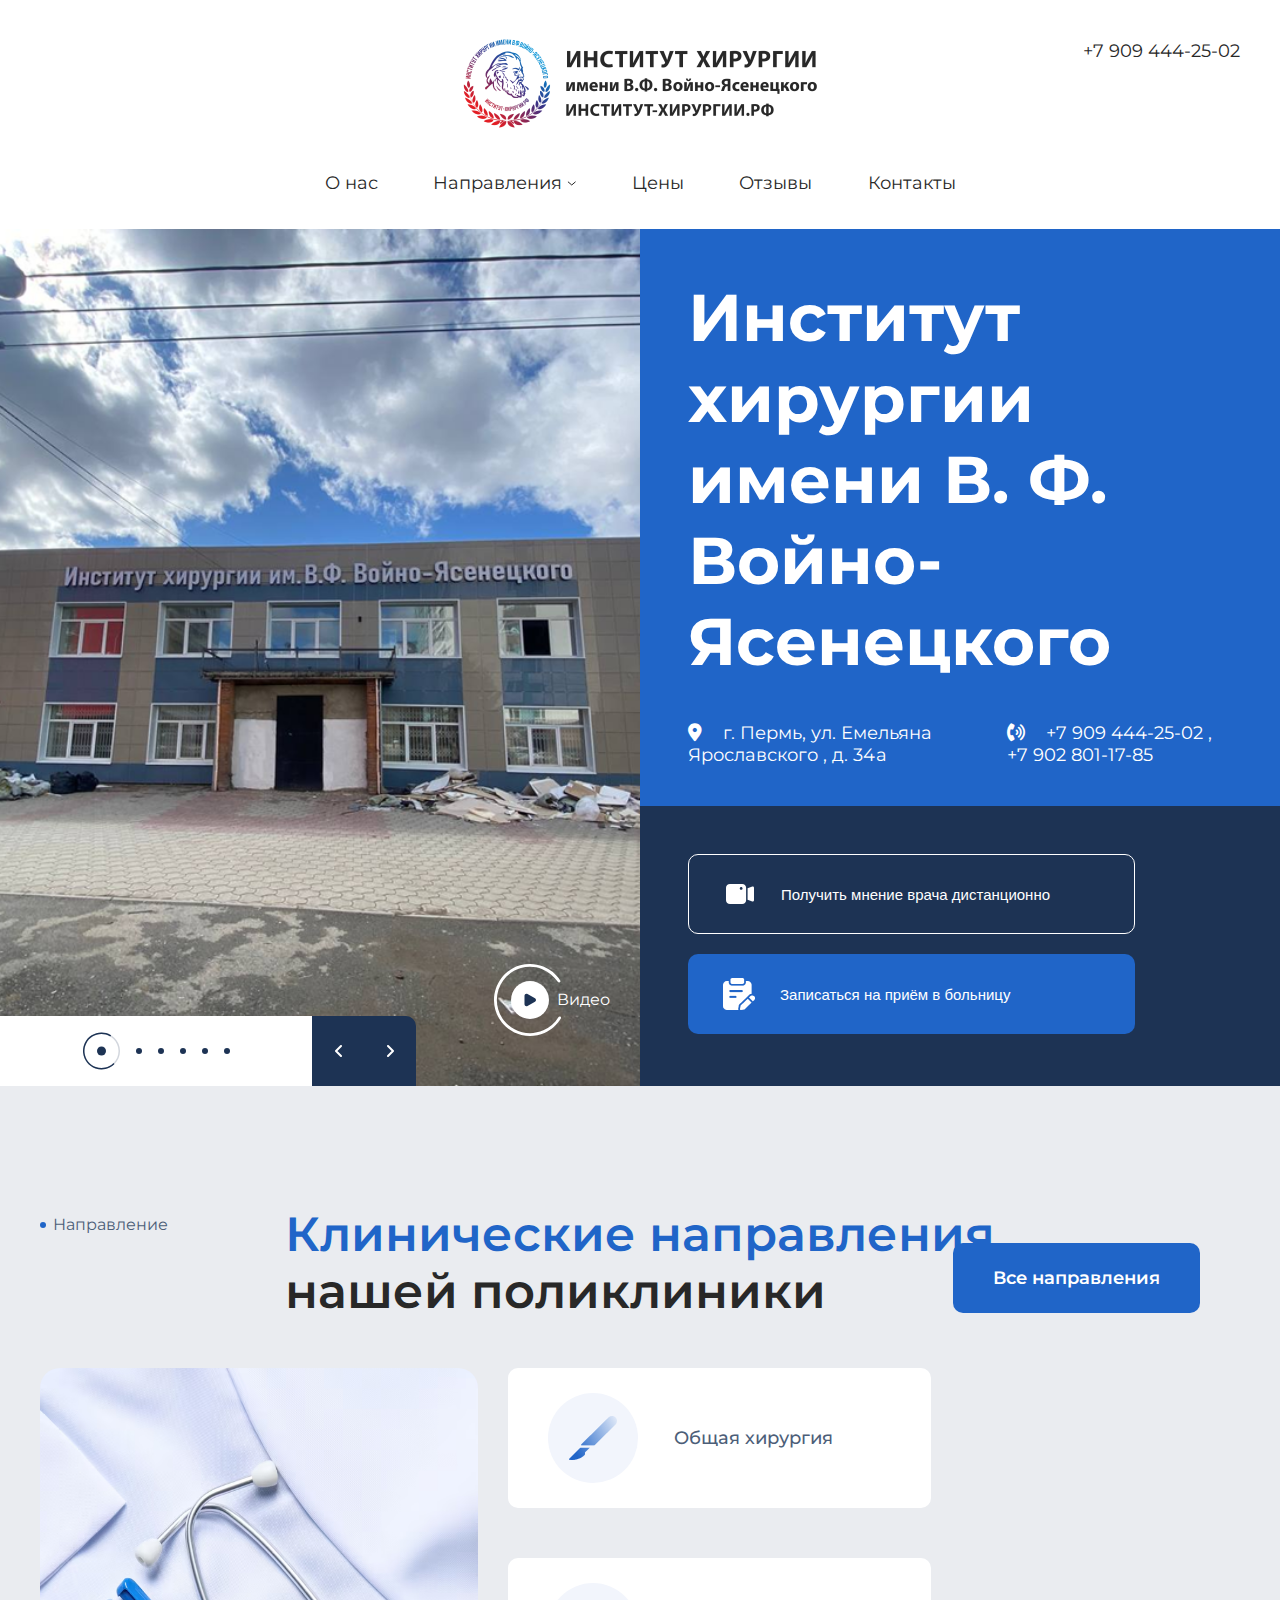
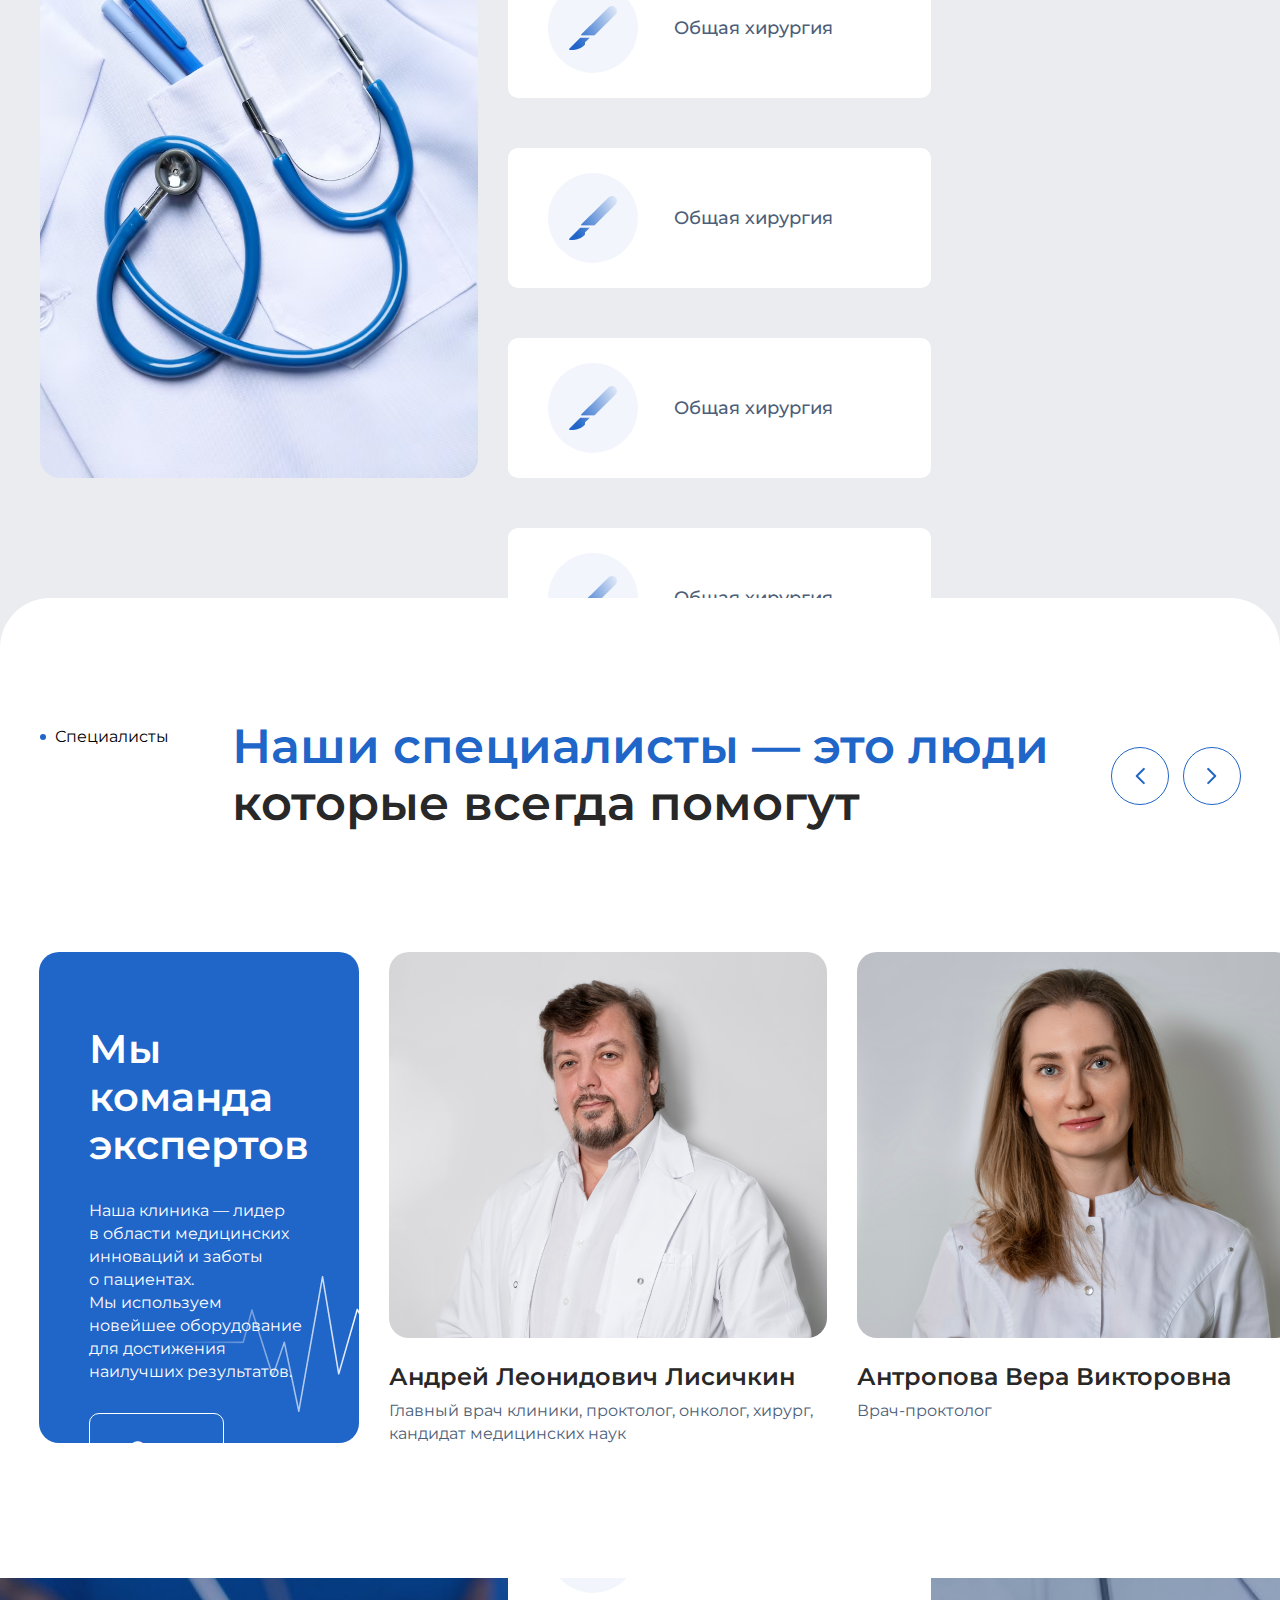
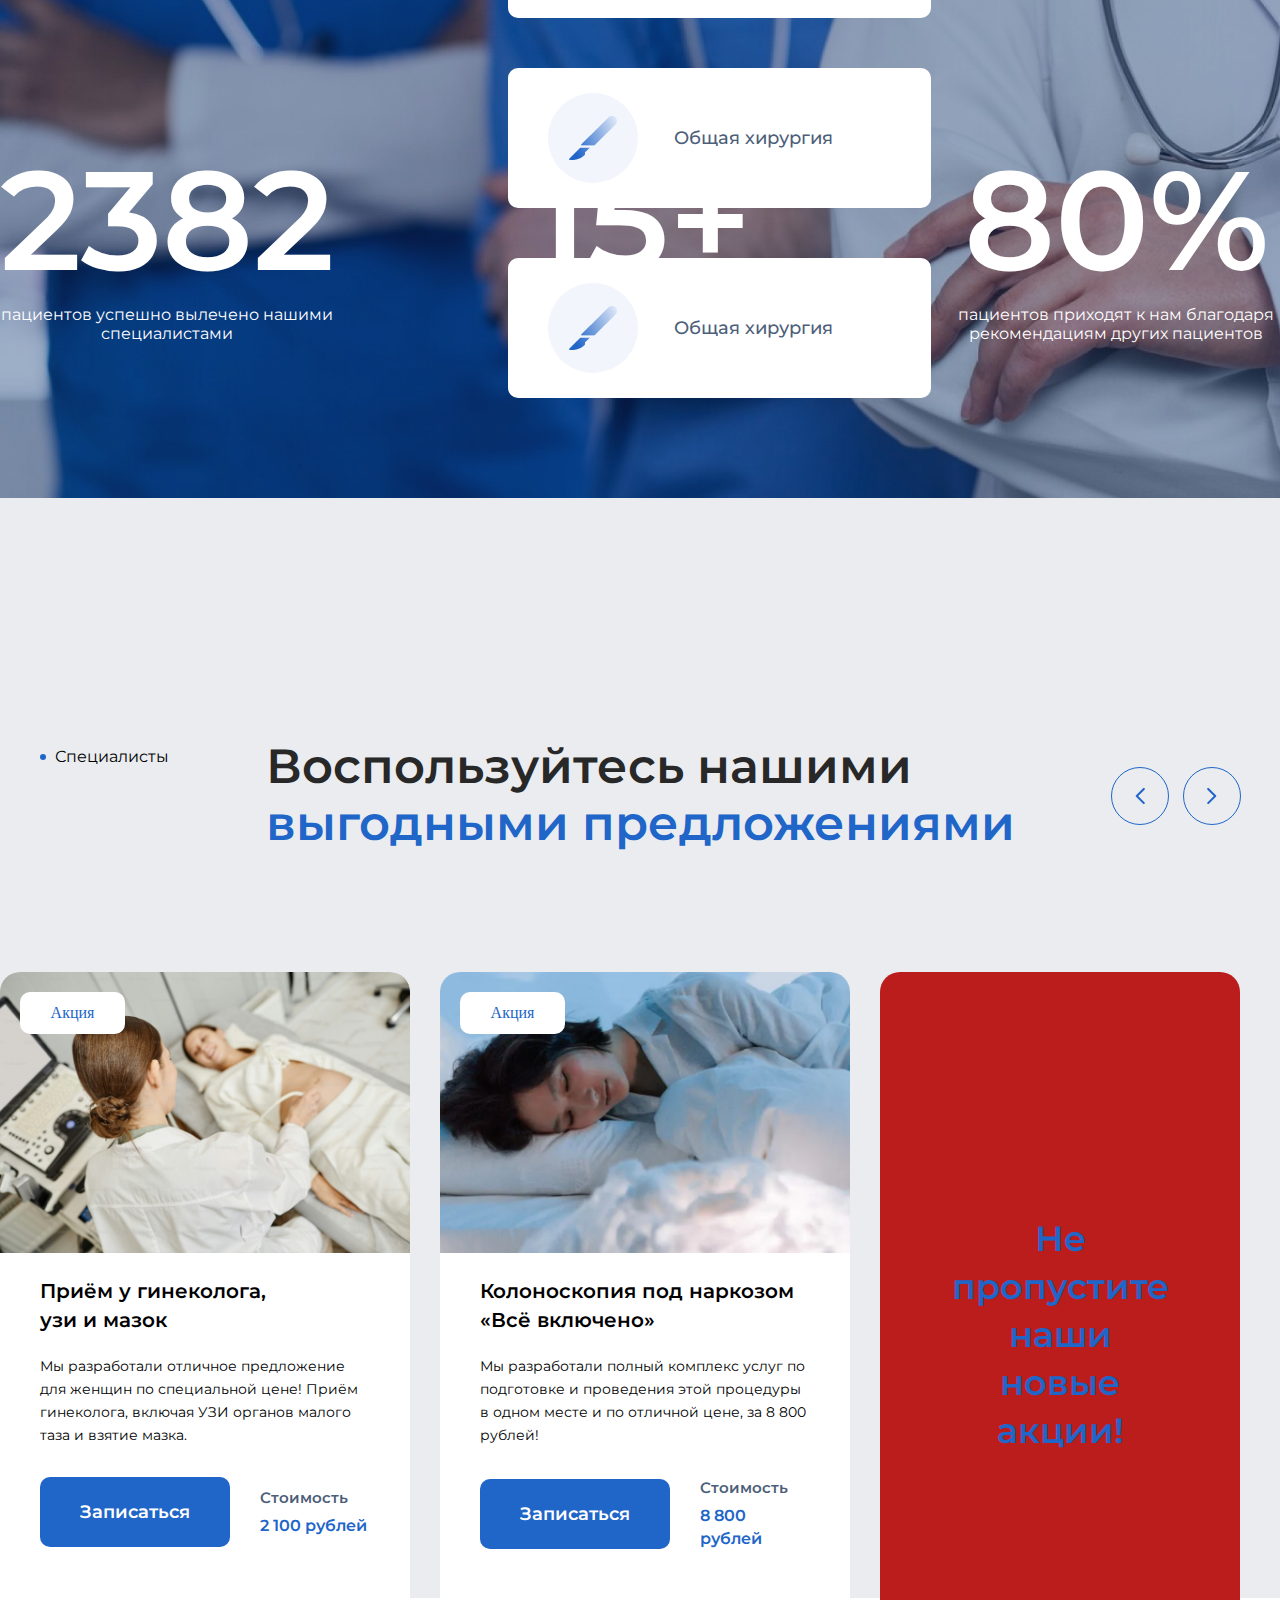
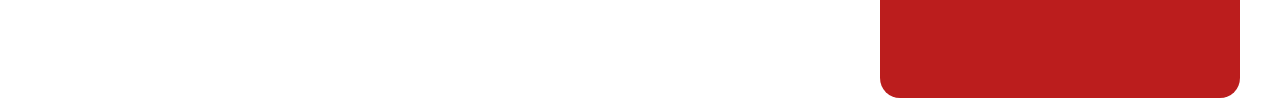
==== commit 4617b3fc: "new" ====
--- a/index.html
+++ b/index.html
@@ -342,9 +342,7 @@
                     </div>
                 </div>
                 <div class="record-empty">
-                    <div class="promotion-empty">
-                        <p>Не пропустите наши новые акции!</p>
-                    </div>
+                    <p>Не пропустите наши новые акции!</p>
                 </div>
             </div>
         </div>
--- a/css/style.css
+++ b/css/style.css
@@ -757,10 +757,10 @@
 .stock .price .record-empty {
   border-radius: 20px;
   width: 410px;
-  background-color: #FFFFFF;
-  background-image: url("./i");
-}
-.stock .price .record-empty .promotion-empty {
+  background-color: #bb1d1d;
+  background-image: url();
+}
+.stock .price .record-empty p {
   text-align: center;
   padding: 243px 64px;
   font-weight: 600;
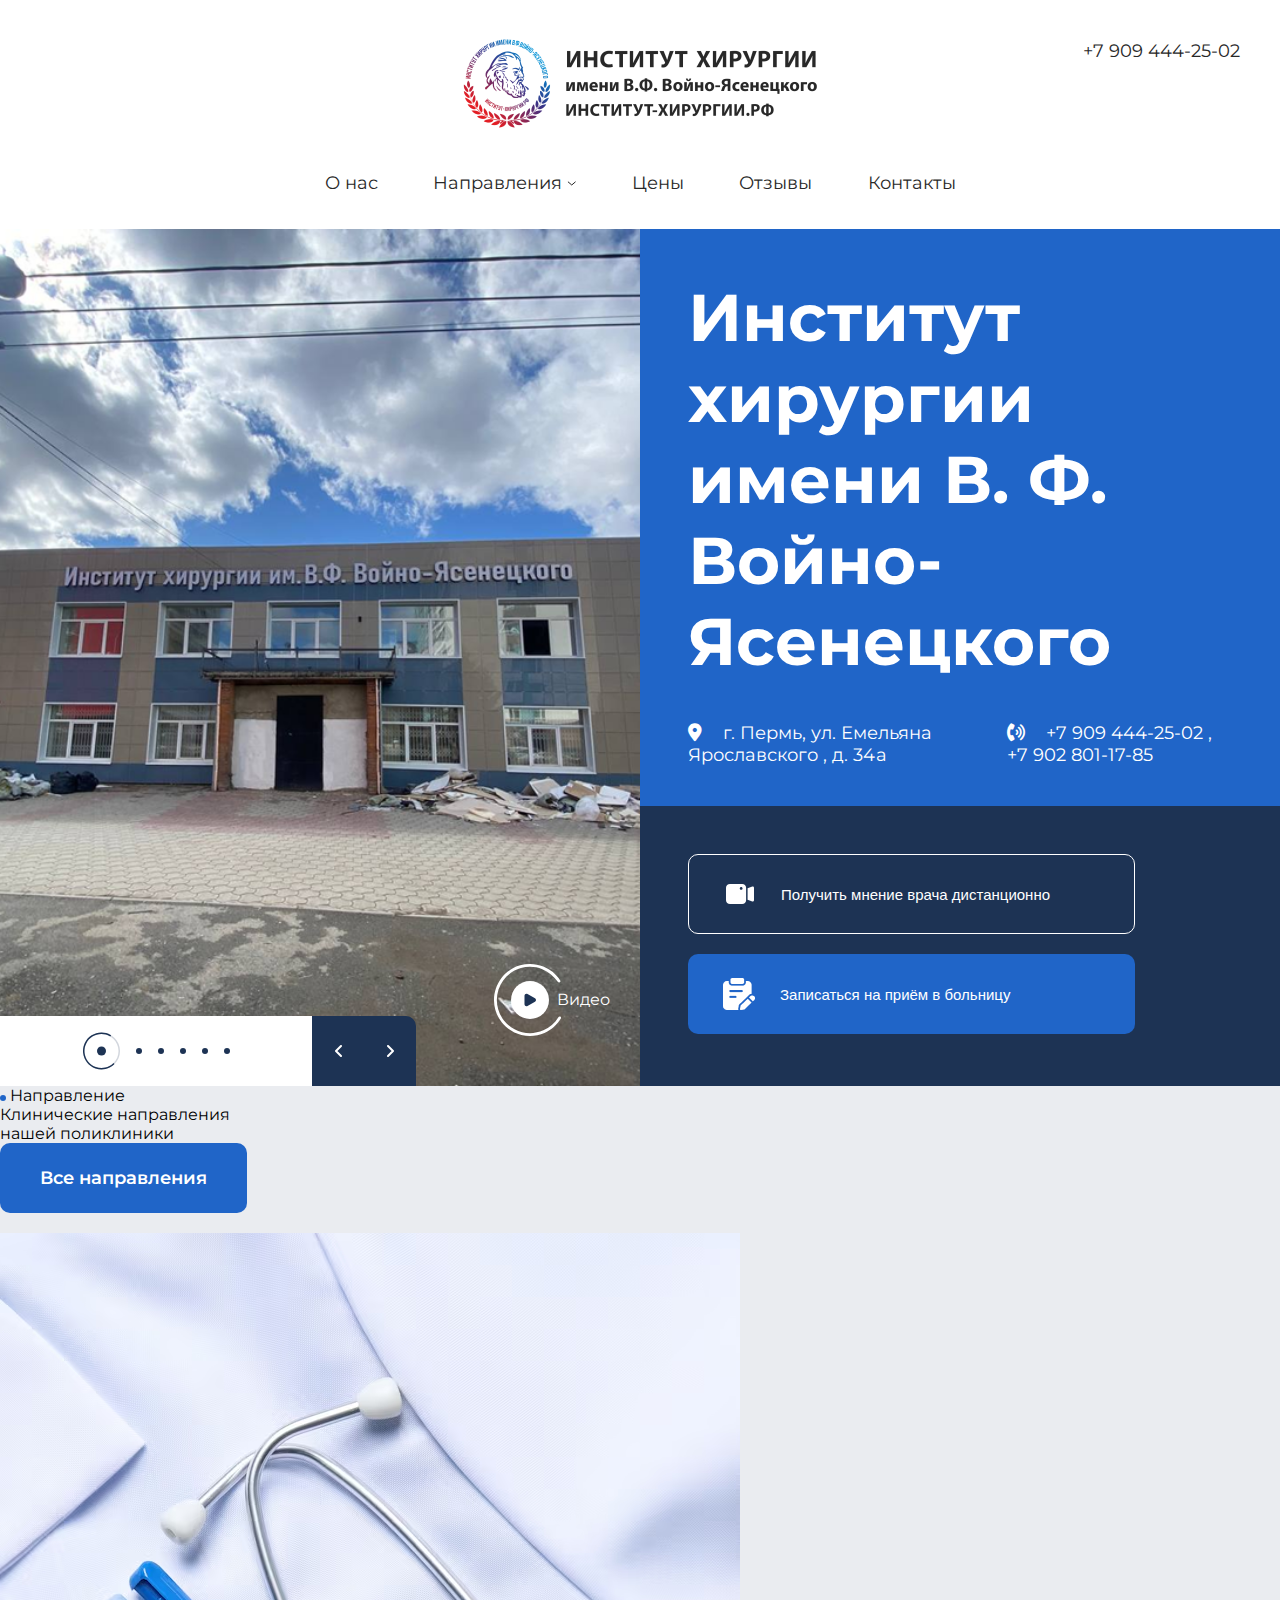
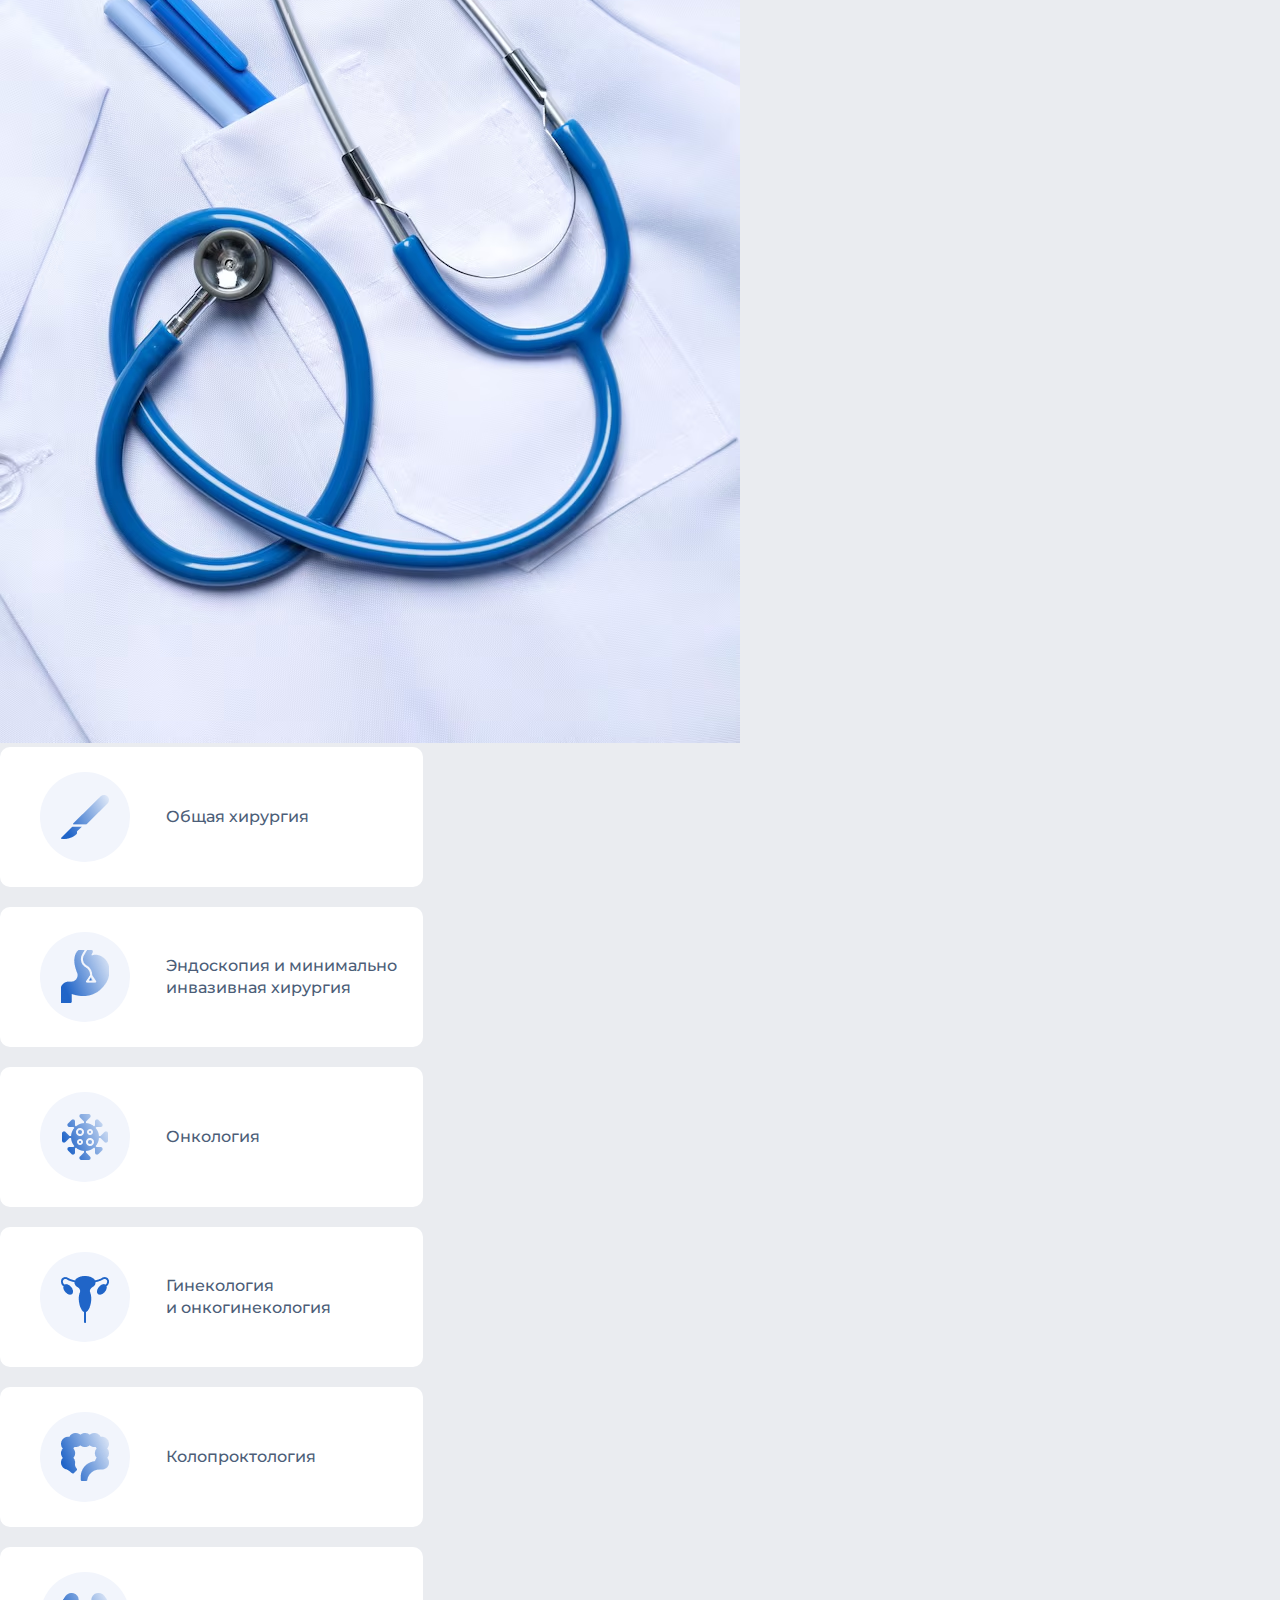
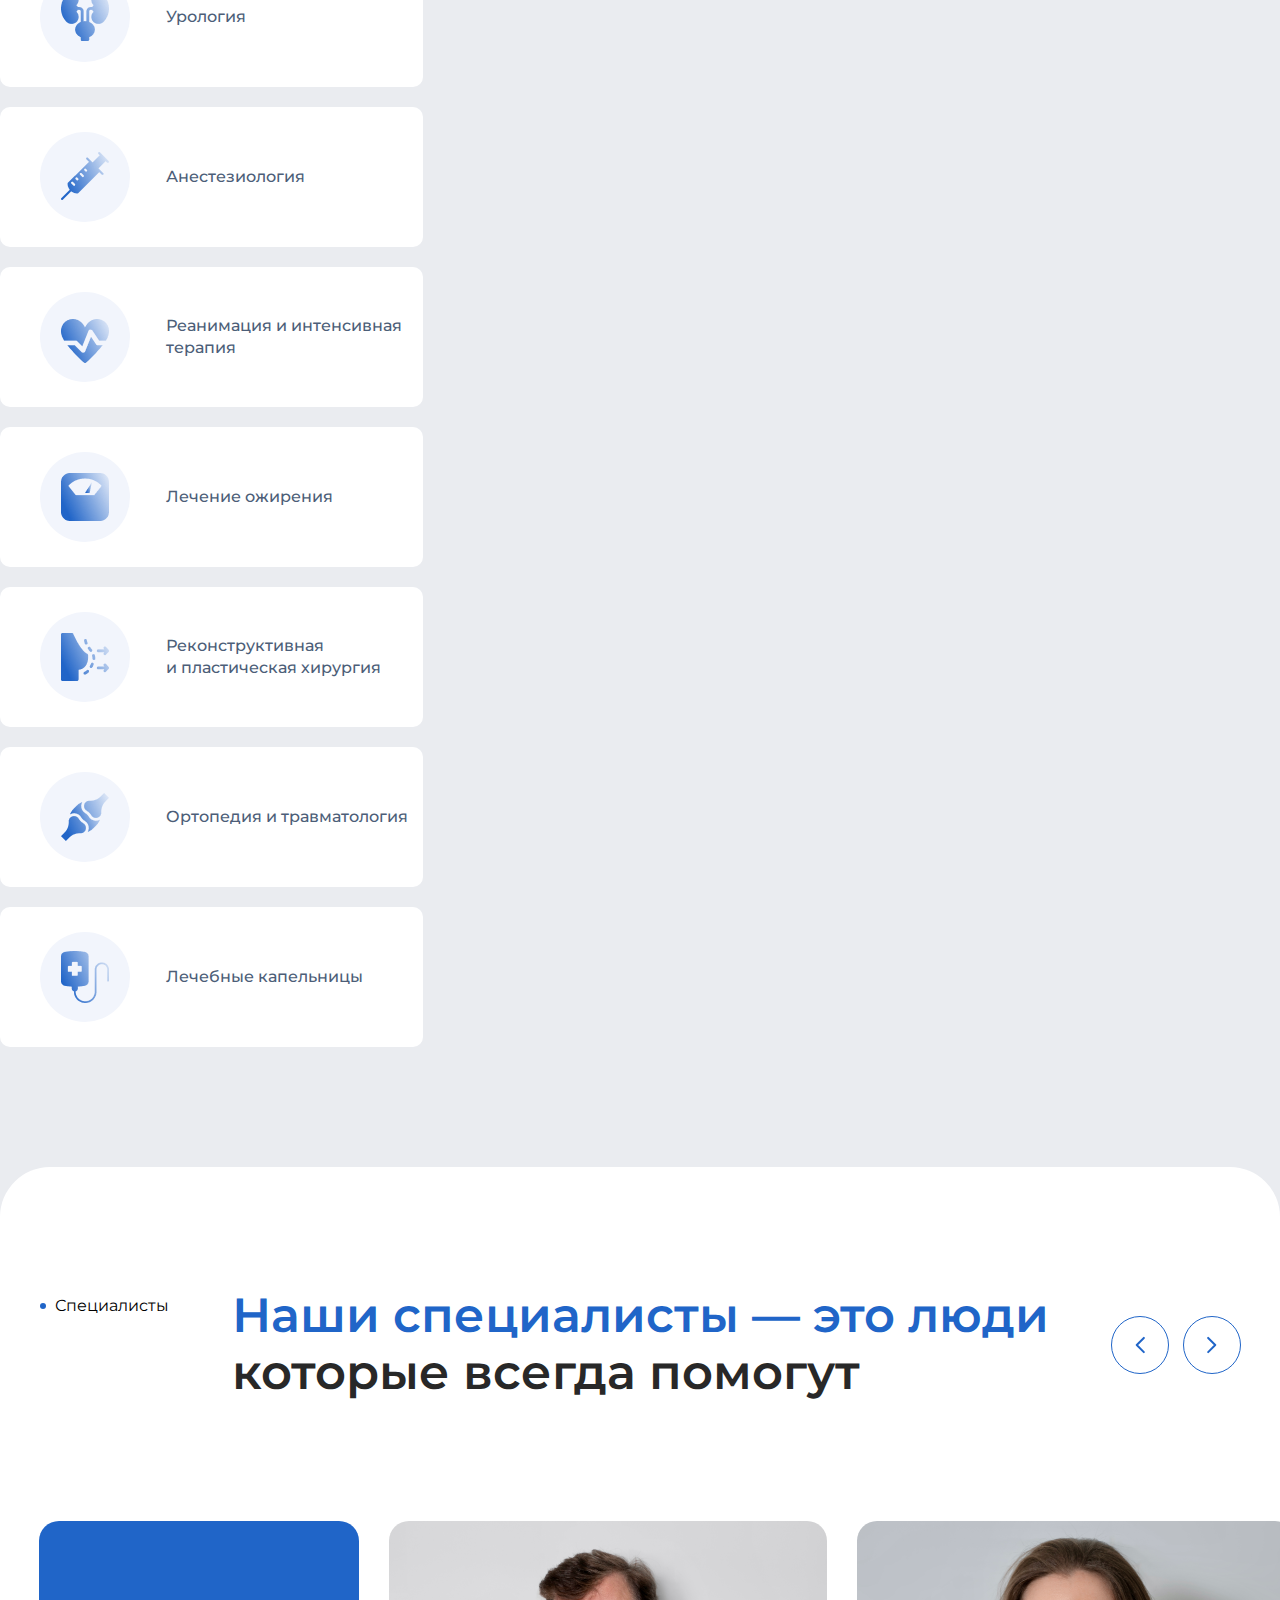
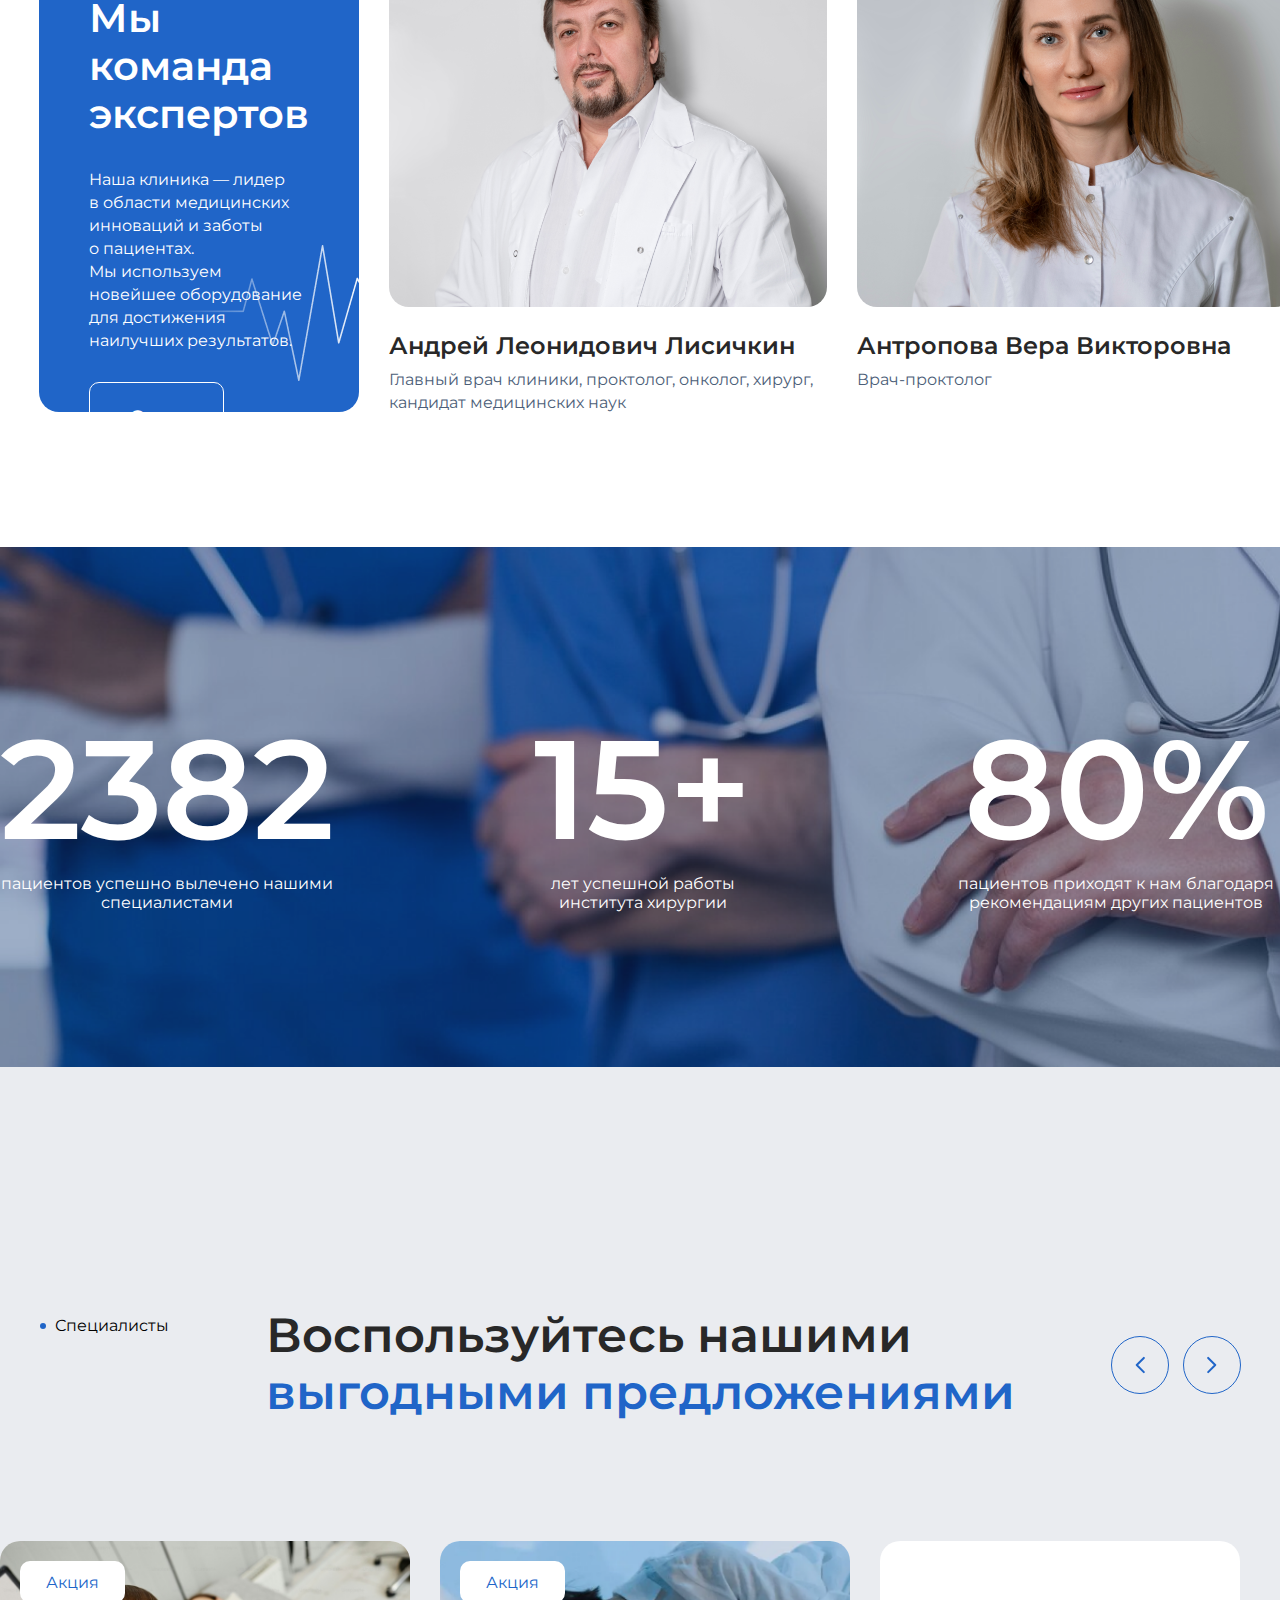
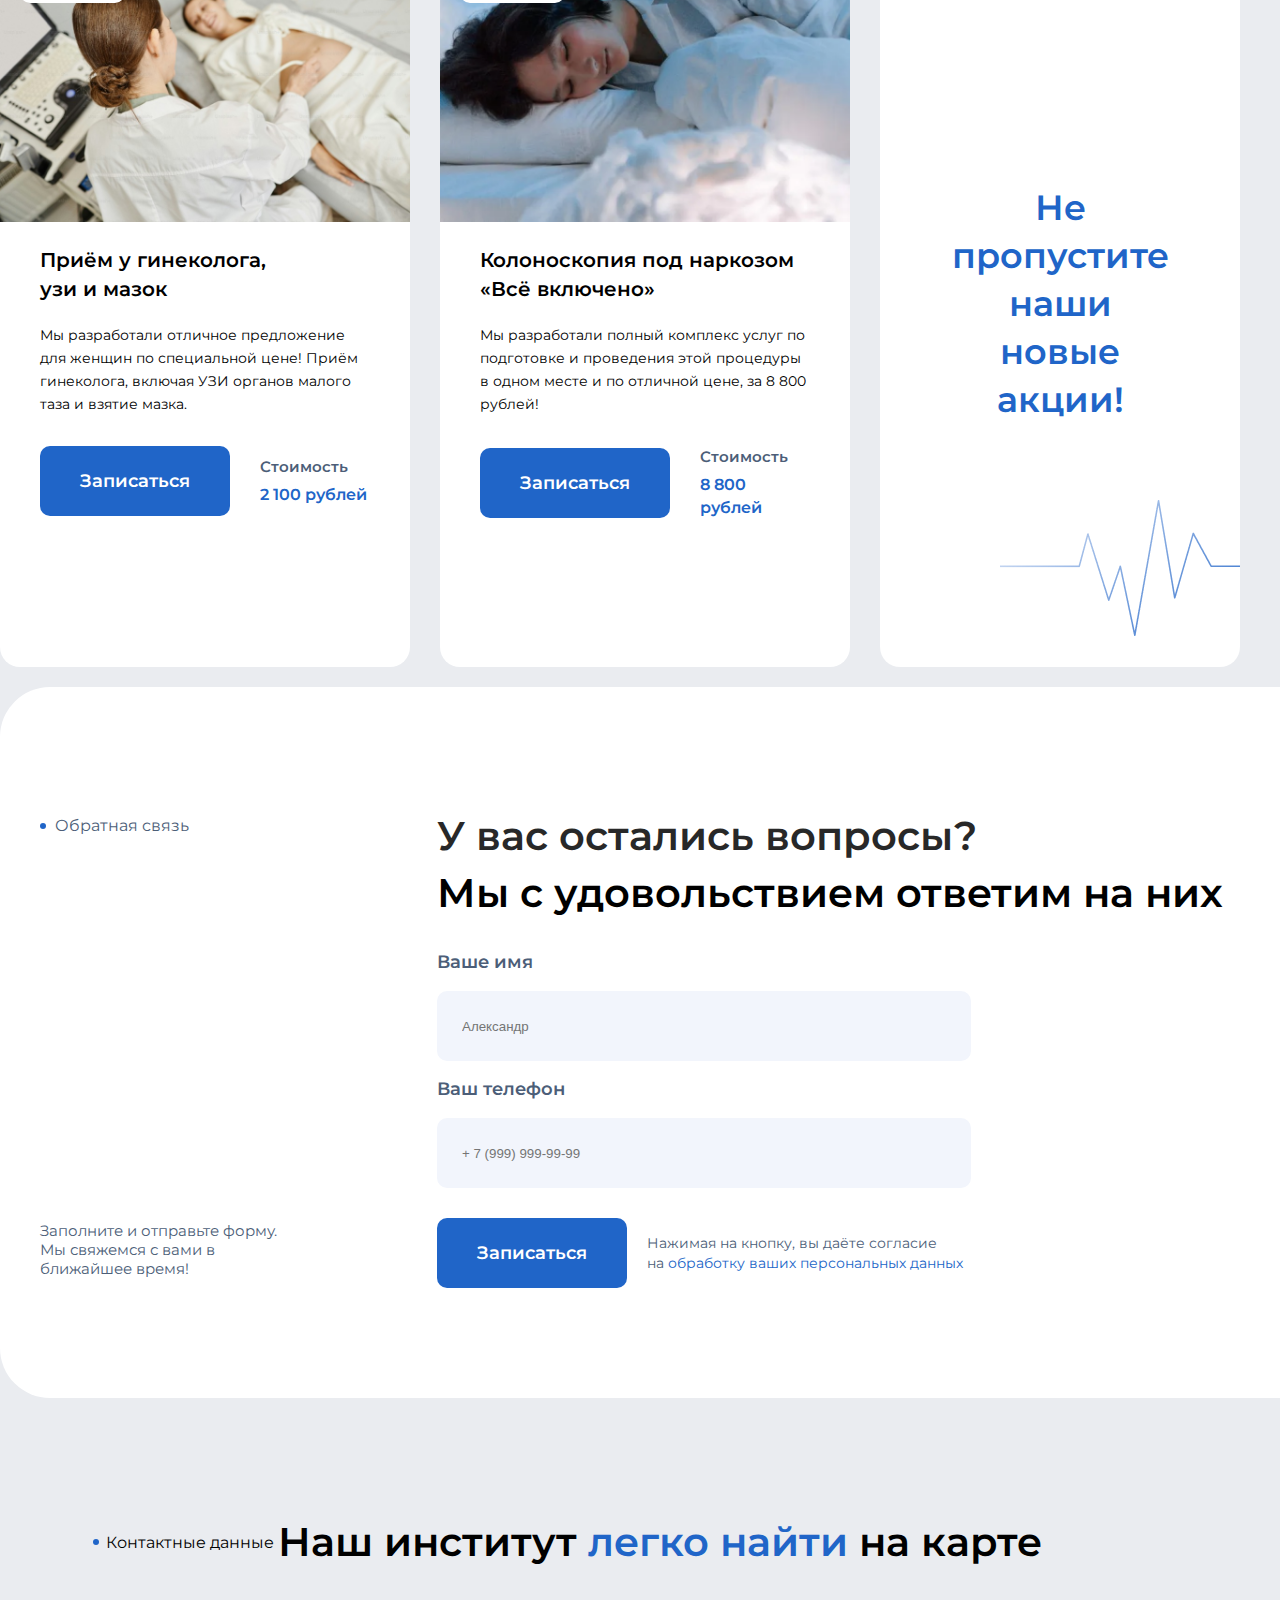
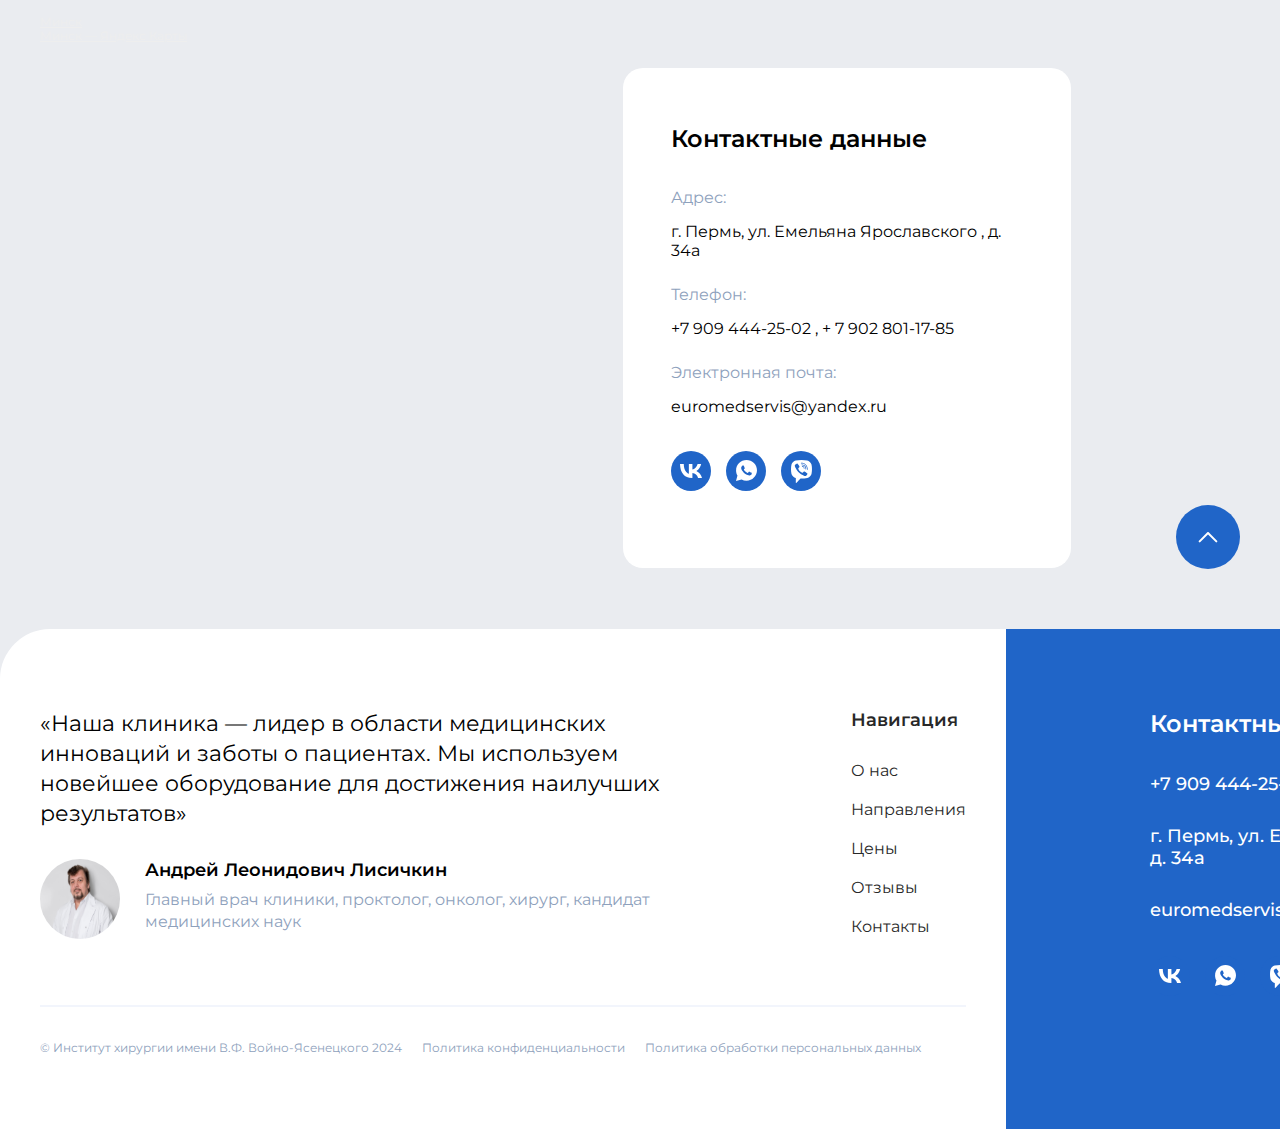
==== commit 7e8705d8: "new fails with folder main" ====
--- a/index.html
+++ b/index.html
@@ -134,69 +134,69 @@
                     </a>
                     <a href="#" class="link-services">
                         <span class="block-image">
-                            <img src="./img/scalp.png" alt="">
-                        </span>
-                        Общая хирургия
-                    </a>
-                    <a href="#" class="link-services">
-                        <span class="block-image">
-                            <img src="./img/scalp.png" alt="">
-                        </span>
-                        Общая хирургия
-                    </a>
-                    <a href="#" class="link-services">
-                        <span class="block-image">
-                            <img src="./img/scalp.png" alt="">
-                        </span>
-                        Общая хирургия
-                    </a>
-                    <a href="#" class="link-services">
-                        <span class="block-image">
-                            <img src="./img/scalp.png" alt="">
-                        </span>
-                        Общая хирургия
-                    </a>
-                    <a href="#" class="link-services">
-                        <span class="block-image">
-                            <img src="./img/scalp.png" alt="">
-                        </span>
-                        Общая хирургия
-                    </a>
-                    <a href="#" class="link-services">
-                        <span class="block-image">
-                            <img src="./img/scalp.png" alt="">
-                        </span>
-                        Общая хирургия
-                    </a>
-                    <a href="#" class="link-services">
-                        <span class="block-image">
-                            <img src="./img/scalp.png" alt="">
-                        </span>
-                        Общая хирургия
-                    </a>
-                    <a href="#" class="link-services">
-                        <span class="block-image">
-                            <img src="./img/scalp.png" alt="">
-                        </span>
-                        Общая хирургия
-                    </a>
-                    <a href="#" class="link-services">
-                        <span class="block-image">
-                            <img src="./img/scalp.png" alt="">
-                        </span>
-                        Общая хирургия
-                    </a>
-                    <a href="#" class="link-services">
-                        <span class="block-image">
-                            <img src="./img/scalp.png" alt="">
-                        </span>
-                        Общая хирургия
-                    </a>
-                    <a href="#" class="link-services">
-                        <span class="block-image">
-                            <img src="./img/scalp.png" alt="">
-                        </span>
-                        Общая хирургия
+                            <img src="./img/stomach.png" alt="">
+                        </span>
+                        Эндоскопия и минимально инвазивная хирургия
+                    </a>
+                    <a href="#" class="link-services">
+                        <span class="block-image">
+                            <img src="./img/onkol.png" alt="">
+                        </span>
+                        Онкология
+                    </a>
+                    <a href="#" class="link-services">
+                        <span class="block-image">
+                            <img src="./img/gynekolog.png" alt="">
+                        </span>
+                        Гинекология и онкогинекология
+                    </a>
+                    <a href="#" class="link-services">
+                        <span class="block-image">
+                            <img src="./img/intest.png" alt="">
+                        </span>
+                        Колопроктология
+                    </a>
+                    <a href="#" class="link-services">
+                        <span class="block-image">
+                            <img src="./img/urolog.png" alt="">
+                        </span>
+                        Урология
+                    </a>
+                    <a href="#" class="link-services">
+                        <span class="block-image">
+                            <img src="./img/anastehisia.png" alt="">
+                        </span>
+                        Анестезиология
+                    </a>
+                    <a href="#" class="link-services">
+                        <span class="block-image">
+                            <img src="./img/heart.png" alt="">
+                        </span>
+                        Реанимация и интенсивная терапия
+                    </a>
+                    <a href="#" class="link-services">
+                        <span class="block-image">
+                            <img src="./img/scales.png" alt="">
+                        </span>
+                        Лечение ожирения
+                    </a>
+                    <a href="#" class="link-services">
+                        <span class="block-image">
+                            <img src="./img/plastic.png" alt="">
+                        </span>
+                        Реконструктивная и пластическая хирургия
+                    </a>
+                    <a href="#" class="link-services">
+                        <span class="block-image">
+                            <img src="./img/travma.png" alt="">
+                        </span>
+                        Ортопедия и травматология
+                    </a>
+                    <a href="#" class="link-services">
+                        <span class="block-image">
+                            <img src="./img/drip.png" alt="">
+                        </span>
+                        Лечебные капельницы
                     </a>
                 </div>
             </div>
@@ -346,6 +346,166 @@
                 </div>
             </div>
         </div>
+        <div class="feedback">
+            <div class="title-specialist">
+                <div class="link-specialists">
+                    <svg width="6" height="6" viewBox="0 0 6 6" fill="none" xmlns="http://www.w3.org/2000/svg">
+                        <circle cx="3" cy="3" r="3" fill="#2065C8"/>
+                    </svg>
+                    Обратная связь
+                </div>
+                <div class="attention">
+                    Заполните и отправьте форму. Мы свяжемся с вами в ближайшее время!
+                </div>
+                <div class="title-text">
+                    <p>У вас остались вопросы? <p>
+                    <p>Мы с удовольствием ответим на них</p>
+                    <form class="form-bid">
+                        <label for="login">Ваше имя</label>
+                        <input id="login" type="text" class="name" placeholder="Александр">
+                        <label for="phone">Ваш телефон</label>
+                        <input id="phone" type="tel" class="name" placeholder="+ 7 (999) 999-99-99">
+                        <div class="btn-send">
+                            <a href="#" class="btn-simple btn-wide">
+                                Записаться
+                            </a>
+                            <p>Нажимая на кнопку, вы даёте согласие<br>на <span>обработку ваших персональных данных</span></p>
+                        </div>
+                    </form>
+                </div>
+            </div>
+            <img class="back-doc" src="./img/doc.png">
+        </div>
+        <div class="navigation">
+            <div class="title-specialist">
+                <div class="link-specialists">
+                    <svg width="6" height="6" viewBox="0 0 6 6" fill="none" xmlns="http://www.w3.org/2000/svg">
+                        <circle cx="3" cy="3" r="3" fill="#2065C8"/>
+                    </svg>
+                    Контактные данные
+                </div>
+                <div class="title-text">
+                    <p>Наш институт <span>легко найти</span> на карте<p>
+                </div>
+            </div>
+            <div class="nav">
+                <a href="https://yandex.by/maps/157/minsk/?utm_medium=mapframe&utm_source=maps" style="color:#eee;font-size:12px;position:absolute;top:0px;">Минск</a>
+                <a href="https://yandex.by/maps/geo/53000117/?ll=27.727503%2C53.882847&utm_medium=mapframe&utm_source=maps&z=11.03" style="color:#eee;font-size:12px;position:absolute;top:14px;">Минск — Яндекс Карты</a>
+                <iframe class="map" src="https://yandex.by/map-widget/v1/?ll=27.727503%2C53.882847&mode=search&ol=geo&ouri=ymapsbm1%3A%2F%2Fgeo%3Fdata%3DCgg1MzAwMDExNxIc0JHQtdC70LDRgNGD0YHRjCwg0JzRltC90YHQuiIKDQ5y3EEVZpxXQg%2C%2C&z=11.03" frameborder="1" allowfullscreen="true"></iframe>
+            </div>
+            <div class="cont-details">
+                <div class="cont-title">
+                    <p>Контактные данные</p>
+                </div>
+                <div class="location">
+                    <div class="loc">
+                        <p>Адрес:</p>
+                        <p>г. Пермь, ул. Емельяна Ярославского , д. 34а</p>
+                    </div>
+                    <div class="loc">
+                        <p>Телефон:</p>
+                        <p>+7 909 444-25-02 , + 7  902 801-17-85</p>
+                    </div>
+                    <div class="loc">
+                        <p>Электронная почта:</p>
+                        <p>euromedservis@yandex.ru</p>
+                    </div>
+                </div>
+                <div class="link-icon">
+                    <a href="#" class="link-vk bgr">
+                        <svg width="40" height="40" viewBox="0 0 40 40" fill="none" xmlns="http://www.w3.org/2000/svg">
+                            <rect width="40" height="40" rx="20" fill="#2065C8"/>
+                            <path d="M20.9825 27C13.466 27 9.17864 21.7447 9 13H12.7651C12.8888 19.4184 15.6646 22.1371 17.8632 22.6977V13H21.4085V18.5355C23.5796 18.2973 25.8607 15.7748 26.6302 13H30.1755C29.8855 14.4391 29.3075 15.8017 28.4776 17.0025C27.6477 18.2033 26.5837 19.2166 25.3523 19.979C26.7269 20.6756 27.941 21.6615 28.9145 22.8717C29.888 24.082 30.5988 25.489 31 27H27.0974C26.7373 25.6876 26.0054 24.5128 24.9934 23.6228C23.9814 22.7328 22.7343 22.1673 21.4085 21.997V27H20.9825Z" fill="white"/>
+                        </svg>                
+                    </a>      
+                    <a href="#" class="link-call">
+                        <svg width="40" height="40" viewBox="0 0 40 40" fill="none" xmlns="http://www.w3.org/2000/svg">
+                            <rect width="40" height="40" rx="20" fill="#2065C8"/>
+                            <path d="M27.9268 12.0625C25.9512 10.0937 23.3171 9 20.5366 9C14.7561 9 10.0732 13.6667 10.0732 19.4271C10.0732 21.25 10.5854 23.0729 11.4634 24.6042L10 30L15.561 28.5417C17.0976 29.3438 18.7805 29.7812 20.5366 29.7812C26.3171 29.7812 31 25.1146 31 19.3542C30.9268 16.6563 29.9024 14.0312 27.9268 12.0625ZM25.5854 23.1458C25.3659 23.7292 24.3415 24.3125 23.8293 24.3854C23.3902 24.4583 22.8049 24.4583 22.2195 24.3125C21.8537 24.1667 21.3415 24.0208 20.7561 23.7292C18.122 22.6354 16.439 20.0104 16.2927 19.7917C16.1463 19.6458 15.1951 18.4062 15.1951 17.0937C15.1951 15.7812 15.8537 15.1979 16.0732 14.9062C16.2927 14.6146 16.5854 14.6146 16.8049 14.6146C16.9512 14.6146 17.1707 14.6146 17.3171 14.6146C17.4634 14.6146 17.6829 14.5417 17.9024 15.0521C18.122 15.5625 18.6341 16.875 18.7073 16.9479C18.7805 17.0938 18.7805 17.2396 18.7073 17.3854C18.6341 17.5312 18.561 17.6771 18.4146 17.8229C18.2683 17.9687 18.1219 18.1875 18.0488 18.2604C17.9024 18.4062 17.7561 18.5521 17.9024 18.7708C18.0488 19.0625 18.561 19.8646 19.3659 20.5937C20.3902 21.4687 21.1951 21.7604 21.4878 21.9063C21.7805 22.0521 21.9268 21.9792 22.0732 21.8333C22.2195 21.6875 22.7317 21.1042 22.878 20.8125C23.0244 20.5208 23.2439 20.5938 23.4634 20.6667C23.6829 20.7396 25 21.3958 25.2195 21.5417C25.5122 21.6875 25.6585 21.7604 25.7317 21.8333C25.8049 22.0521 25.8049 22.5625 25.5854 23.1458Z" fill="white"/>
+                        </svg>                               
+                    </a>
+                    <a href="#" class="link-messeng">
+                        <svg width="40" height="40" viewBox="0 0 40 40" fill="none" xmlns="http://www.w3.org/2000/svg">
+                            <rect width="40" height="40" rx="20" fill="#2065C8"/>
+                            <path d="M26.2539 9.54591C22.4424 8.81803 18.4843 8.81803 14.6728 9.54591C12.9869 9.90986 10.8613 11.9479 10.4948 13.5493C9.83508 16.6792 9.83508 19.8819 10.4948 23.0118C10.9346 24.6131 13.0602 26.6512 14.6728 27.0152C14.7461 27.0152 14.8194 27.0879 14.8194 27.1607V31.7464C14.8194 31.9648 15.1126 32.1103 15.2592 31.892L17.4581 29.6355C17.4581 29.6355 19.2173 27.8158 19.5105 27.5247C19.5105 27.5247 19.5838 27.4519 19.6571 27.4519C21.856 27.5247 24.1283 27.3063 26.3272 26.9424C28.0131 26.5784 30.1387 24.5403 30.5052 22.939C31.1649 19.8091 31.1649 16.6064 30.5052 13.4765C30.0654 11.9479 27.9398 9.90986 26.2539 9.54591ZM26.3272 23.2302C25.9607 23.958 25.5209 24.5403 24.788 24.9043C24.5681 24.9771 24.3482 25.0499 24.1283 25.1227C23.8351 25.0499 23.6152 24.9771 23.3953 24.9043C21.0497 23.958 18.8508 22.6478 17.0916 20.7553C16.1387 19.6635 15.3325 18.4261 14.6728 17.1159C14.3796 16.4608 14.0864 15.8785 13.8665 15.2234C13.6466 14.6411 14.0131 14.0588 14.3796 13.6221C14.7461 13.1853 15.1859 12.8942 15.699 12.6758C16.0654 12.4575 16.4319 12.603 16.7251 12.8942C17.3115 13.6221 17.8979 14.35 18.3377 15.1506C18.6309 15.6601 18.5576 16.2425 18.0445 16.6064C17.8979 16.6792 17.8246 16.752 17.678 16.8976C17.6047 16.9703 17.4581 17.0431 17.3848 17.1887C17.2382 17.4071 17.2382 17.6254 17.3115 17.8438C17.8979 19.5179 18.9974 20.8281 20.6832 21.556C20.9764 21.7016 21.1963 21.7744 21.5628 21.7744C22.0759 21.7016 22.2958 21.1193 22.6623 20.8281C23.0288 20.537 23.4686 20.537 23.9084 20.7553C24.2749 20.9737 24.6414 21.2649 25.0811 21.556C25.4476 21.8472 25.8141 22.0655 26.1806 22.3567C26.4005 22.5023 26.4738 22.8662 26.3272 23.2302ZM23.2487 17.771C23.1021 17.771 23.1754 17.771 23.2487 17.771C22.9555 17.771 22.8822 17.6254 22.8089 17.4071C22.8089 17.2615 22.8089 17.0431 22.7356 16.8976C22.6623 16.6064 22.5157 16.3152 22.2225 16.0969C22.0759 16.0241 21.9293 15.9513 21.7827 15.8785C21.5628 15.8057 21.4162 15.8057 21.1963 15.8057C20.9764 15.7329 20.9031 15.5874 20.9031 15.369C20.9031 15.2234 21.123 15.0778 21.2696 15.0778C22.4424 15.1506 23.322 15.8057 23.4686 17.1887C23.4686 17.2615 23.4686 17.4071 23.4686 17.4799C23.4686 17.6254 23.3953 17.771 23.2487 17.771ZM22.5157 14.5683C22.1492 14.4227 21.7827 14.2772 21.3429 14.2044C21.1963 14.2044 20.9764 14.1316 20.8298 14.1316C20.6099 14.1316 20.4634 13.986 20.5366 13.7676C20.5366 13.5493 20.6832 13.4037 20.9031 13.4765C21.6361 13.5493 22.2958 13.6949 22.9555 13.986C24.2749 14.6411 25.0079 15.7329 25.2277 17.1887C25.2277 17.2615 25.2277 17.3343 25.2277 17.4071C25.2277 17.5526 25.2277 17.6982 25.2277 17.9166C25.2277 17.9894 25.2277 18.0622 25.2277 18.135C25.1545 18.4261 24.6414 18.4989 24.5681 18.135C24.5681 18.0622 24.4948 17.9166 24.4948 17.8438C24.4948 17.1887 24.3482 16.5336 24.055 15.9513C23.6152 15.2962 23.1021 14.8595 22.5157 14.5683ZM26.4738 18.9356C26.2539 18.9356 26.1073 18.7173 26.1073 18.4989C26.1073 18.0622 26.034 17.6254 25.9607 17.1887C25.6675 14.8595 23.7618 12.967 21.4895 12.603C21.123 12.5302 20.7565 12.5302 20.4634 12.4575C20.2435 12.4575 19.9503 12.4575 19.877 12.1663C19.8037 11.9479 20.0236 11.7296 20.2435 11.7296C20.3168 11.7296 20.3901 11.7296 20.3901 11.7296C20.5367 11.7296 23.3953 11.8024 20.3901 11.7296C23.4686 11.8024 26.034 13.8404 26.5471 16.8976C26.6204 17.4071 26.6937 17.9166 26.6937 18.4989C26.8403 18.7173 26.6937 18.9356 26.4738 18.9356Z" fill="white"/>
+                        </svg>                                              
+                    </a>
+                </div>
+            </div>
+            <a href="#" class="slide-up">
+                <svg width="20" height="11" viewBox="0 0 20 11" fill="none" xmlns="http://www.w3.org/2000/svg">
+                    <path d="M18.3327 9.33333L9.99935 1L1.66602 9.33333" stroke="white" stroke-width="2" stroke-linecap="round" stroke-linejoin="round"/>
+                </svg>                       
+            </a>
+        </div>
+        <footer>
+            <div class="container-footer">
+                <div class="page-footer-about">
+                    <div class="footer-title">
+                        <p>«Наша клиника — лидер в области медицинских инноваций и заботы о пациентах. Мы используем новейшее оборудование для достижения наилучших результатов»</p>
+                        <div class="chief-doc">
+                            <img src="./img/andrei.png">
+                            <div class="about-doc">
+                                <p>Андрей Леонидович Лисичкин</p>
+                                <p>Главный врач клиники, проктолог, онколог, хирург, кандидат медицинских наук</p>
+                            </div>
+                        </div>
+                    </div>
+                    <div class="nav-list">
+                        <a class="link-title" href="#">Навигация</a>
+                        <a href="#">О нас</a>
+                        <a href="#">Направления</a>
+                        <a href="#">Цены</a>
+                        <a href="#">Отзывы</a>
+                        <a href="#">Контакты</a>
+                    </div>
+                </div>
+                <div class="line"></div>
+                <div class="footer-text">
+                    <p>© Институт хирургии имени В.Ф. Войно-Ясенецкого 2024</p>
+                    <p>Политика конфиденциальности</p>
+                    <p>Политика обработки персональных данных</p>
+                </div>
+            </div>
+            <div class="page-footer-contacts">
+                <div class="cont-details">
+                    <div class="cont-title">
+                        <p>Контактные данные</p>
+                    </div>
+                    <div class="location">
+                        <div class="loc">
+                            <p>+7 909 444-25-02 , + 7  902 801-17-85</p>
+                        </div>
+                        <div class="loc">
+                            <p>г. Пермь, ул. Емельяна Ярославского , д. 34а</p>
+                        </div>
+                        <div class="loc">
+                            <p>euromedservis@yandex.ru</p>
+                        </div>
+                    </div>
+                        <div class="link-icon">
+                            <a href="#" class="link-vk">
+                                <svg width="40" height="40" viewBox="0 0 40 40" fill="none" xmlns="http://www.w3.org/2000/svg">
+                                    <rect width="40" height="40" rx="20" fill="#2065C8"/>
+                                    <path d="M20.9825 27C13.466 27 9.17864 21.7447 9 13H12.7651C12.8888 19.4184 15.6646 22.1371 17.8632 22.6977V13H21.4085V18.5355C23.5796 18.2973 25.8607 15.7748 26.6302 13H30.1755C29.8855 14.4391 29.3075 15.8017 28.4776 17.0025C27.6477 18.2033 26.5837 19.2166 25.3523 19.979C26.7269 20.6756 27.941 21.6615 28.9145 22.8717C29.888 24.082 30.5988 25.489 31 27H27.0974C26.7373 25.6876 26.0054 24.5128 24.9934 23.6228C23.9814 22.7328 22.7343 22.1673 21.4085 21.997V27H20.9825Z" fill="white"/>
+                                </svg>                
+                            </a>      
+                            <a href="#" class="link-call">
+                                <svg width="40" height="40" viewBox="0 0 40 40" fill="none" xmlns="http://www.w3.org/2000/svg">
+                                    <rect width="40" height="40" rx="20" fill="#2065C8"/>
+                                    <path d="M27.9268 12.0625C25.9512 10.0937 23.3171 9 20.5366 9C14.7561 9 10.0732 13.6667 10.0732 19.4271C10.0732 21.25 10.5854 23.0729 11.4634 24.6042L10 30L15.561 28.5417C17.0976 29.3438 18.7805 29.7812 20.5366 29.7812C26.3171 29.7812 31 25.1146 31 19.3542C30.9268 16.6563 29.9024 14.0312 27.9268 12.0625ZM25.5854 23.1458C25.3659 23.7292 24.3415 24.3125 23.8293 24.3854C23.3902 24.4583 22.8049 24.4583 22.2195 24.3125C21.8537 24.1667 21.3415 24.0208 20.7561 23.7292C18.122 22.6354 16.439 20.0104 16.2927 19.7917C16.1463 19.6458 15.1951 18.4062 15.1951 17.0937C15.1951 15.7812 15.8537 15.1979 16.0732 14.9062C16.2927 14.6146 16.5854 14.6146 16.8049 14.6146C16.9512 14.6146 17.1707 14.6146 17.3171 14.6146C17.4634 14.6146 17.6829 14.5417 17.9024 15.0521C18.122 15.5625 18.6341 16.875 18.7073 16.9479C18.7805 17.0938 18.7805 17.2396 18.7073 17.3854C18.6341 17.5312 18.561 17.6771 18.4146 17.8229C18.2683 17.9687 18.1219 18.1875 18.0488 18.2604C17.9024 18.4062 17.7561 18.5521 17.9024 18.7708C18.0488 19.0625 18.561 19.8646 19.3659 20.5937C20.3902 21.4687 21.1951 21.7604 21.4878 21.9063C21.7805 22.0521 21.9268 21.9792 22.0732 21.8333C22.2195 21.6875 22.7317 21.1042 22.878 20.8125C23.0244 20.5208 23.2439 20.5938 23.4634 20.6667C23.6829 20.7396 25 21.3958 25.2195 21.5417C25.5122 21.6875 25.6585 21.7604 25.7317 21.8333C25.8049 22.0521 25.8049 22.5625 25.5854 23.1458Z" fill="white"/>
+                                </svg>                               
+                            </a>
+                            <a href="#" class="link-messeng">
+                                <svg width="40" height="40" viewBox="0 0 40 40" fill="none" xmlns="http://www.w3.org/2000/svg">
+                                    <rect width="40" height="40" rx="20" fill="#2065C8"/>
+                                    <path d="M26.2539 9.54591C22.4424 8.81803 18.4843 8.81803 14.6728 9.54591C12.9869 9.90986 10.8613 11.9479 10.4948 13.5493C9.83508 16.6792 9.83508 19.8819 10.4948 23.0118C10.9346 24.6131 13.0602 26.6512 14.6728 27.0152C14.7461 27.0152 14.8194 27.0879 14.8194 27.1607V31.7464C14.8194 31.9648 15.1126 32.1103 15.2592 31.892L17.4581 29.6355C17.4581 29.6355 19.2173 27.8158 19.5105 27.5247C19.5105 27.5247 19.5838 27.4519 19.6571 27.4519C21.856 27.5247 24.1283 27.3063 26.3272 26.9424C28.0131 26.5784 30.1387 24.5403 30.5052 22.939C31.1649 19.8091 31.1649 16.6064 30.5052 13.4765C30.0654 11.9479 27.9398 9.90986 26.2539 9.54591ZM26.3272 23.2302C25.9607 23.958 25.5209 24.5403 24.788 24.9043C24.5681 24.9771 24.3482 25.0499 24.1283 25.1227C23.8351 25.0499 23.6152 24.9771 23.3953 24.9043C21.0497 23.958 18.8508 22.6478 17.0916 20.7553C16.1387 19.6635 15.3325 18.4261 14.6728 17.1159C14.3796 16.4608 14.0864 15.8785 13.8665 15.2234C13.6466 14.6411 14.0131 14.0588 14.3796 13.6221C14.7461 13.1853 15.1859 12.8942 15.699 12.6758C16.0654 12.4575 16.4319 12.603 16.7251 12.8942C17.3115 13.6221 17.8979 14.35 18.3377 15.1506C18.6309 15.6601 18.5576 16.2425 18.0445 16.6064C17.8979 16.6792 17.8246 16.752 17.678 16.8976C17.6047 16.9703 17.4581 17.0431 17.3848 17.1887C17.2382 17.4071 17.2382 17.6254 17.3115 17.8438C17.8979 19.5179 18.9974 20.8281 20.6832 21.556C20.9764 21.7016 21.1963 21.7744 21.5628 21.7744C22.0759 21.7016 22.2958 21.1193 22.6623 20.8281C23.0288 20.537 23.4686 20.537 23.9084 20.7553C24.2749 20.9737 24.6414 21.2649 25.0811 21.556C25.4476 21.8472 25.8141 22.0655 26.1806 22.3567C26.4005 22.5023 26.4738 22.8662 26.3272 23.2302ZM23.2487 17.771C23.1021 17.771 23.1754 17.771 23.2487 17.771C22.9555 17.771 22.8822 17.6254 22.8089 17.4071C22.8089 17.2615 22.8089 17.0431 22.7356 16.8976C22.6623 16.6064 22.5157 16.3152 22.2225 16.0969C22.0759 16.0241 21.9293 15.9513 21.7827 15.8785C21.5628 15.8057 21.4162 15.8057 21.1963 15.8057C20.9764 15.7329 20.9031 15.5874 20.9031 15.369C20.9031 15.2234 21.123 15.0778 21.2696 15.0778C22.4424 15.1506 23.322 15.8057 23.4686 17.1887C23.4686 17.2615 23.4686 17.4071 23.4686 17.4799C23.4686 17.6254 23.3953 17.771 23.2487 17.771ZM22.5157 14.5683C22.1492 14.4227 21.7827 14.2772 21.3429 14.2044C21.1963 14.2044 20.9764 14.1316 20.8298 14.1316C20.6099 14.1316 20.4634 13.986 20.5366 13.7676C20.5366 13.5493 20.6832 13.4037 20.9031 13.4765C21.6361 13.5493 22.2958 13.6949 22.9555 13.986C24.2749 14.6411 25.0079 15.7329 25.2277 17.1887C25.2277 17.2615 25.2277 17.3343 25.2277 17.4071C25.2277 17.5526 25.2277 17.6982 25.2277 17.9166C25.2277 17.9894 25.2277 18.0622 25.2277 18.135C25.1545 18.4261 24.6414 18.4989 24.5681 18.135C24.5681 18.0622 24.4948 17.9166 24.4948 17.8438C24.4948 17.1887 24.3482 16.5336 24.055 15.9513C23.6152 15.2962 23.1021 14.8595 22.5157 14.5683ZM26.4738 18.9356C26.2539 18.9356 26.1073 18.7173 26.1073 18.4989C26.1073 18.0622 26.034 17.6254 25.9607 17.1887C25.6675 14.8595 23.7618 12.967 21.4895 12.603C21.123 12.5302 20.7565 12.5302 20.4634 12.4575C20.2435 12.4575 19.9503 12.4575 19.877 12.1663C19.8037 11.9479 20.0236 11.7296 20.2435 11.7296C20.3168 11.7296 20.3901 11.7296 20.3901 11.7296C20.5367 11.7296 23.3953 11.8024 20.3901 11.7296C23.4686 11.8024 26.034 13.8404 26.5471 16.8976C26.6204 17.4071 26.6937 17.9166 26.6937 18.4989C26.8403 18.7173 26.6937 18.9356 26.4738 18.9356Z" fill="white"/>
+                                </svg>                                              
+                            </a>
+                        </div>
+                    </div>
+            </div>
+        </footer>
     </div> 
 </body>
 </html>--- a/css/style.css
+++ b/css/style.css
@@ -54,7 +54,7 @@
   border-radius: 10px;
   margin-bottom: 20px;
   border: none;
-  font-size: 18px;
+  font-size: 16px;
   font-weight: 500;
   line-height: 22px;
   color: #4C5E78;
@@ -465,57 +465,6 @@
   padding: 48px 0 48px 48px;
 }
 
-.service {
-  position: relative;
-  margin-top: 120px;
-  margin-left: 40px;
-  margin-right: 40px;
-}
-.service .service-menu {
-  display: flex;
-  justify-content: center;
-}
-.service .link-medical {
-  position: absolute;
-  display: flex;
-  align-items: center;
-  gap: 7px;
-  color: #4C5E78;
-  left: 0;
-  top: 9px;
-}
-.service .title-text {
-  font-size: 48px;
-  font-weight: 600;
-  line-height: 57px;
-}
-.service .title-text p:first-child {
-  color: #2065C8;
-}
-.service .title-text p:last-child {
-  color: #282828;
-}
-.service .btn-simple {
-  position: absolute;
-  top: 37px;
-  right: 40px;
-}
-.service .row {
-  display: flex;
-  margin-top: 48px;
-  gap: 30px;
-  height: 710px;
-}
-.service .row .row-img {
-  width: 438px;
-  border-radius: 20px;
-}
-.service .row .row-service {
-  display: flex;
-  flex-wrap: wrap;
-  gap: 30px;
-}
-
 .personal {
   position: relative;
   height: 980px;
@@ -572,7 +521,7 @@
   width: 438px;
   padding: 73px 50px;
   background-color: #2065C8;
-  background-image: url("../img/Vector (2).png");
+  background-image: url("../img/Vector (3).png");
   border-radius: 20px;
   background-repeat: no-repeat;
   background-position: bottom 31px right -1px;
@@ -752,13 +701,16 @@
   top: 20px;
   border-radius: 10px;
   color: #2065C8;
-  font-family: "lato";
+  font-family: "Montserrat";
 }
 .stock .price .record-empty {
+  position: relative;
   border-radius: 20px;
   width: 410px;
-  background-color: #bb1d1d;
-  background-image: url();
+  background-color: #FFFFFF;
+  background-image: url("../img/Vector blue.png");
+  background-repeat: no-repeat;
+  background-position: bottom 31px right -1px;
 }
 .stock .price .record-empty p {
   text-align: center;
@@ -769,4 +721,300 @@
   color: #2065C8;
 }
 
+.feedback {
+  display: flex;
+  position: relative;
+  margin-top: 120px;
+  height: 711px;
+  margin-bottom: 120px;
+}
+.feedback .back-doc {
+  position: absolute;
+  z-index: 1;
+  width: 700px;
+  right: 0;
+}
+.feedback .title-specialist {
+  position: absolute;
+  display: flex;
+  justify-content: flex-end;
+  background-color: #FFFFFF;
+  width: 1337px;
+  border-radius: 50px;
+  z-index: 2;
+  height: 711px;
+}
+.feedback .link-specialists {
+  position: absolute;
+  display: flex;
+  align-items: center;
+  gap: 9px;
+  left: 40px;
+  top: 129px;
+  color: #4C5E78;
+}
+.feedback .attention {
+  position: absolute;
+  left: 40px;
+  bottom: 120px;
+  width: 246px;
+  font-size: 15px;
+  font-weight: 400;
+  color: #4C5E78;
+}
+.feedback .title-text {
+  width: 900px;
+  font-size: 40px;
+  font-weight: 600;
+  line-height: 57px;
+  margin-top: 120px;
+}
+.feedback .title-text p:first-child {
+  color: #282828;
+}
+.feedback .title-text p:last-child {
+  color: #2065C8;
+}
+.feedback .title-text .form-bid {
+  width: 534px;
+  margin-top: 13px;
+}
+.feedback .title-text .form-bid label {
+  margin-top: 48px;
+  font-size: 18px;
+  color: #4C5E78;
+  font-family: "Montserrat";
+  margin: 0;
+}
+.feedback .title-text .form-bid input {
+  width: 534px;
+}
+.feedback .title-text .btn-send {
+  display: flex;
+  align-items: center;
+  gap: 20px;
+  margin-top: 30px;
+}
+.feedback .title-text .btn-send a {
+  margin-bottom: 0;
+}
+.feedback .title-text .btn-send p {
+  font-size: 14px;
+  font-weight: 400;
+  line-height: 20px;
+  color: #4C5E78;
+}
+.feedback .title-text .btn-send p span {
+  color: #2065C8;
+}
+
+.navigation {
+  position: relative;
+  margin-left: 40px;
+  height: 711px;
+}
+.navigation .title-specialist {
+  display: flex;
+  justify-content: center;
+  align-items: center;
+  margin-bottom: 48px;
+}
+.navigation .link-specialists {
+  position: absolute;
+  left: 53px;
+  display: flex;
+  align-items: center;
+  gap: 7px;
+}
+.navigation .title-text p {
+  font-family: "Montserrat";
+  font-size: 40px;
+  font-weight: 600;
+  line-height: 48px;
+}
+.navigation .title-text p span {
+  color: #2065C8;
+}
+.navigation .nav {
+  position: relative;
+  overflow: hidden;
+}
+.navigation .nav .map {
+  position: relative;
+  width: 1600px;
+  height: 616px;
+  border-top-left-radius: 50px;
+  border-top-right-radius: 50px;
+  border: none;
+}
+.navigation .cont-details {
+  display: flex;
+  flex-direction: column;
+  gap: 35px;
+  position: absolute;
+  width: 448px;
+  height: 500px;
+  top: 150px;
+  right: 209px;
+  background-color: #FFFFFF;
+  padding: 56px 48px;
+  border-radius: 20px;
+  font-family: "Montserrat";
+}
+.navigation .cont-details .cont-title {
+  font-weight: 600;
+  font-size: 24px;
+  line-height: 29px;
+}
+.navigation .cont-details .location {
+  display: flex;
+  flex-direction: column;
+  gap: 25px;
+}
+.navigation .cont-details .location .loc {
+  display: flex;
+  flex-direction: column;
+  gap: 15px;
+}
+.navigation .cont-details .location .loc p:first-child {
+  color: #8EA1BC;
+}
+.navigation .cont-details .link-icon {
+  display: flex;
+  gap: 15px;
+}
+.navigation .slide-up {
+  position: absolute;
+  right: 40px;
+  bottom: 40px;
+}
+
+footer {
+  width: 100%;
+  display: flex;
+  height: 500px;
+}
+footer .container-footer {
+  width: 100%;
+  padding: 80px 40px 30px;
+  border-top-left-radius: 50px;
+  background-color: #FFFFFF;
+}
+footer .page-footer-about {
+  display: flex;
+  gap: 137px;
+  margin-bottom: 49px;
+}
+footer .page-footer-about .footer-title {
+  display: flex;
+  flex-direction: column;
+  gap: 30px;
+  width: 674px;
+}
+footer .page-footer-about .footer-title p {
+  font-weight: 400;
+  font-family: "Montserrat";
+  font-size: 22px;
+  line-height: 30px;
+}
+footer .page-footer-about .footer-title .chief-doc {
+  display: flex;
+  gap: 25px;
+}
+footer .page-footer-about .footer-title .chief-doc img {
+  width: 80px;
+  height: 80px;
+  border-radius: 50px;
+}
+footer .page-footer-about .footer-title .chief-doc p:first-child {
+  font-size: 18px;
+  font-weight: 600;
+  line-height: 22px;
+  margin-bottom: 8px;
+}
+footer .page-footer-about .footer-title .chief-doc p:last-child {
+  font-size: 16px;
+  font-weight: 400;
+  line-height: 22px;
+  color: #8EA1BC;
+}
+footer .page-footer-about .nav-list {
+  display: flex;
+  flex-direction: column;
+}
+footer .page-footer-about .nav-list .link-title {
+  font-size: 18px;
+  font-weight: 600;
+  line-height: 22px;
+  margin-bottom: 30px;
+}
+footer .page-footer-about .nav-list a {
+  font-size: 16px;
+  font-weight: 400;
+  margin-bottom: 20px;
+  text-decoration: none;
+  color: #282828;
+}
+footer .line {
+  border: 1px solid #F2F5FC;
+}
+footer .footer-text {
+  display: flex;
+  gap: 20px;
+  color: #8EA1BC;
+  margin-top: 31px;
+  font-size: 12px;
+  line-height: 20px;
+  font-weight: 400;
+  font-family: "Montserrat";
+}
+footer .page-footer-contacts {
+  background-color: #2065C8;
+  padding: 80px 144px;
+  border-top-right-radius: 50px;
+}
+footer .page-footer-contacts .cont-details {
+  display: flex;
+  gap: 35px;
+  flex-direction: column;
+  width: 368px;
+  font-family: "Montserrat";
+  color: #FFFFFF;
+}
+footer .page-footer-contacts .cont-details .cont-title {
+  font-weight: 600;
+  font-size: 24px;
+  line-height: 29px;
+}
+footer .page-footer-contacts .cont-details .location {
+  display: flex;
+  flex-direction: column;
+  gap: 30px;
+  font-weight: 500;
+  font-size: 18px;
+  line-height: 22px;
+}
+footer .page-footer-contacts .cont-details .link-icon {
+  display: flex;
+  gap: 15px;
+}
+footer .page-footer-contacts .cont-details .link-icon .link-vk:hover rect {
+  fill: #FFFFFF;
+}
+footer .page-footer-contacts .cont-details .link-icon .link-vk:hover path {
+  fill: #2065C8;
+}
+footer .page-footer-contacts .cont-details .link-icon .link-call:hover rect {
+  fill: #FFFFFF;
+}
+footer .page-footer-contacts .cont-details .link-icon .link-call:hover path {
+  fill: #2065C8;
+}
+footer .page-footer-contacts .cont-details .link-icon .link-messeng:hover rect {
+  fill: #FFFFFF;
+}
+footer .page-footer-contacts .cont-details .link-icon .link-messeng:hover path {
+  fill: #2065C8;
+}
+
 /*# sourceMappingURL=style.css.map */
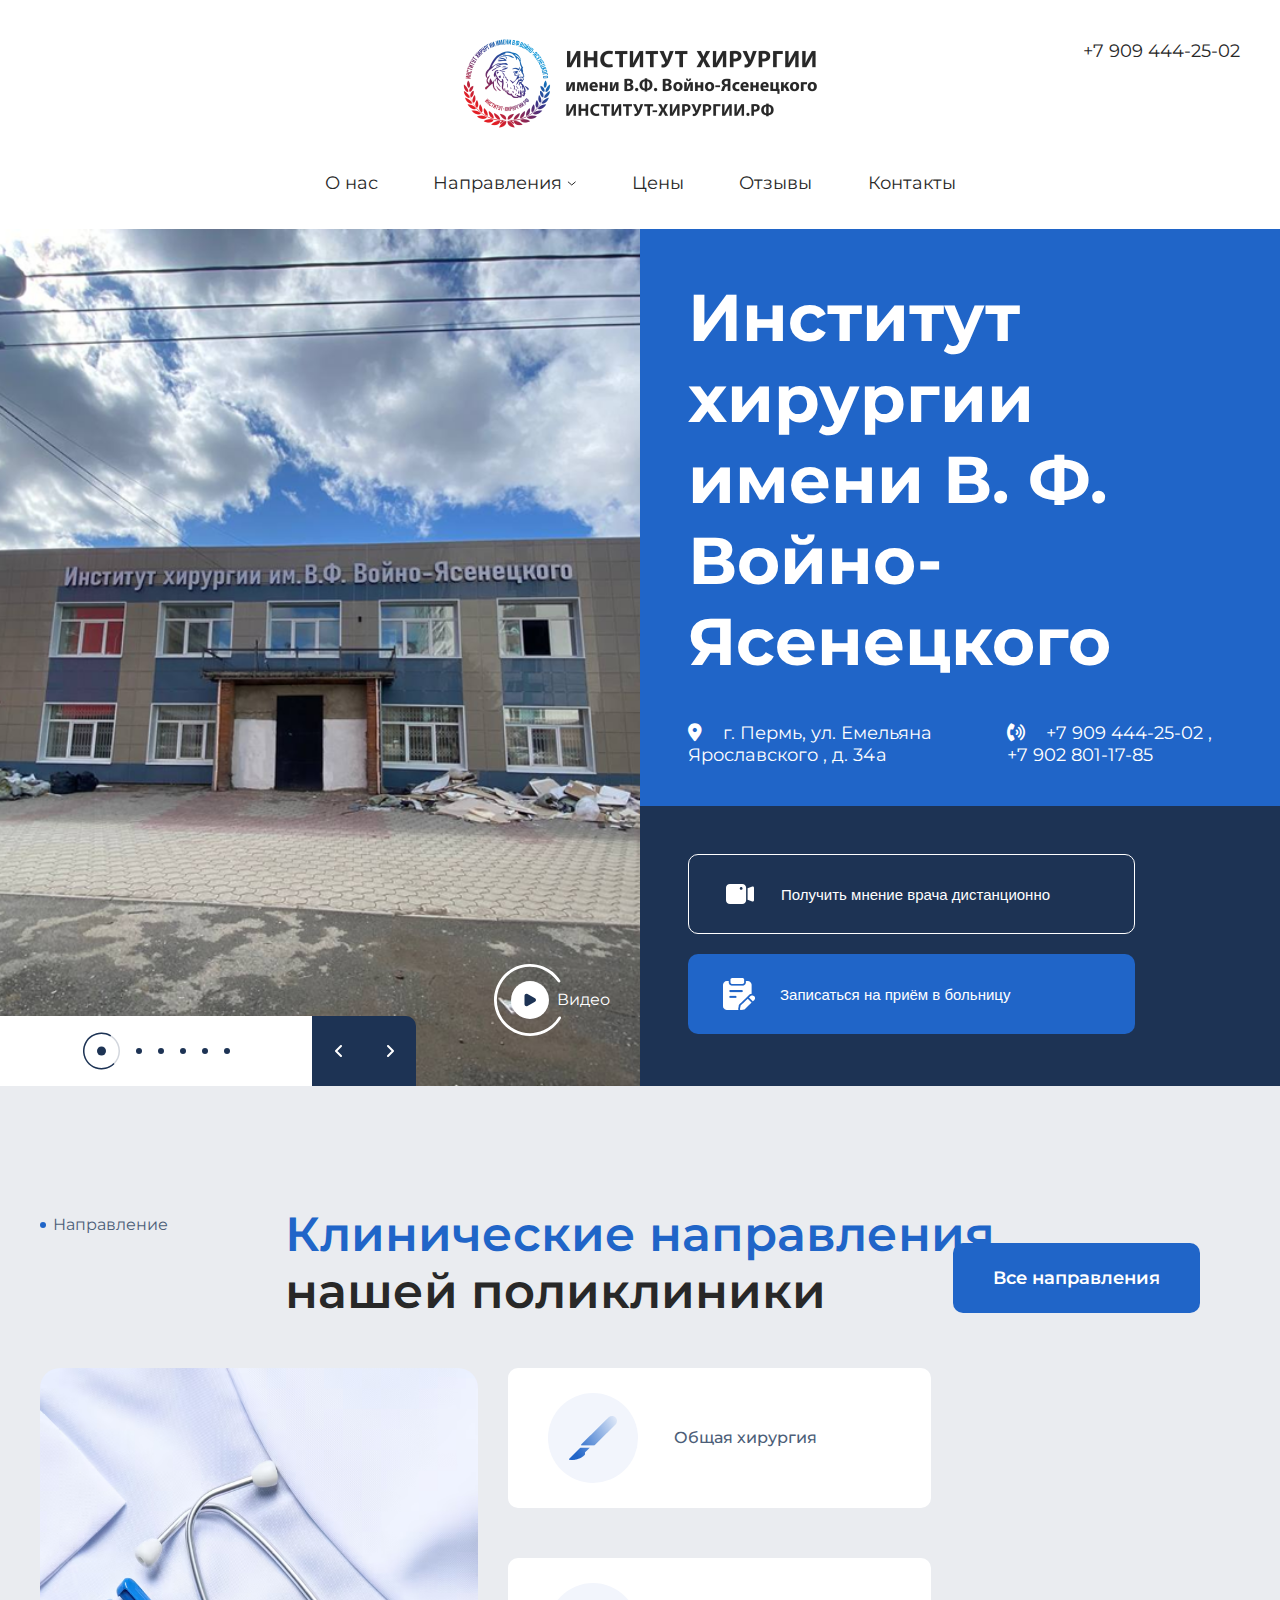
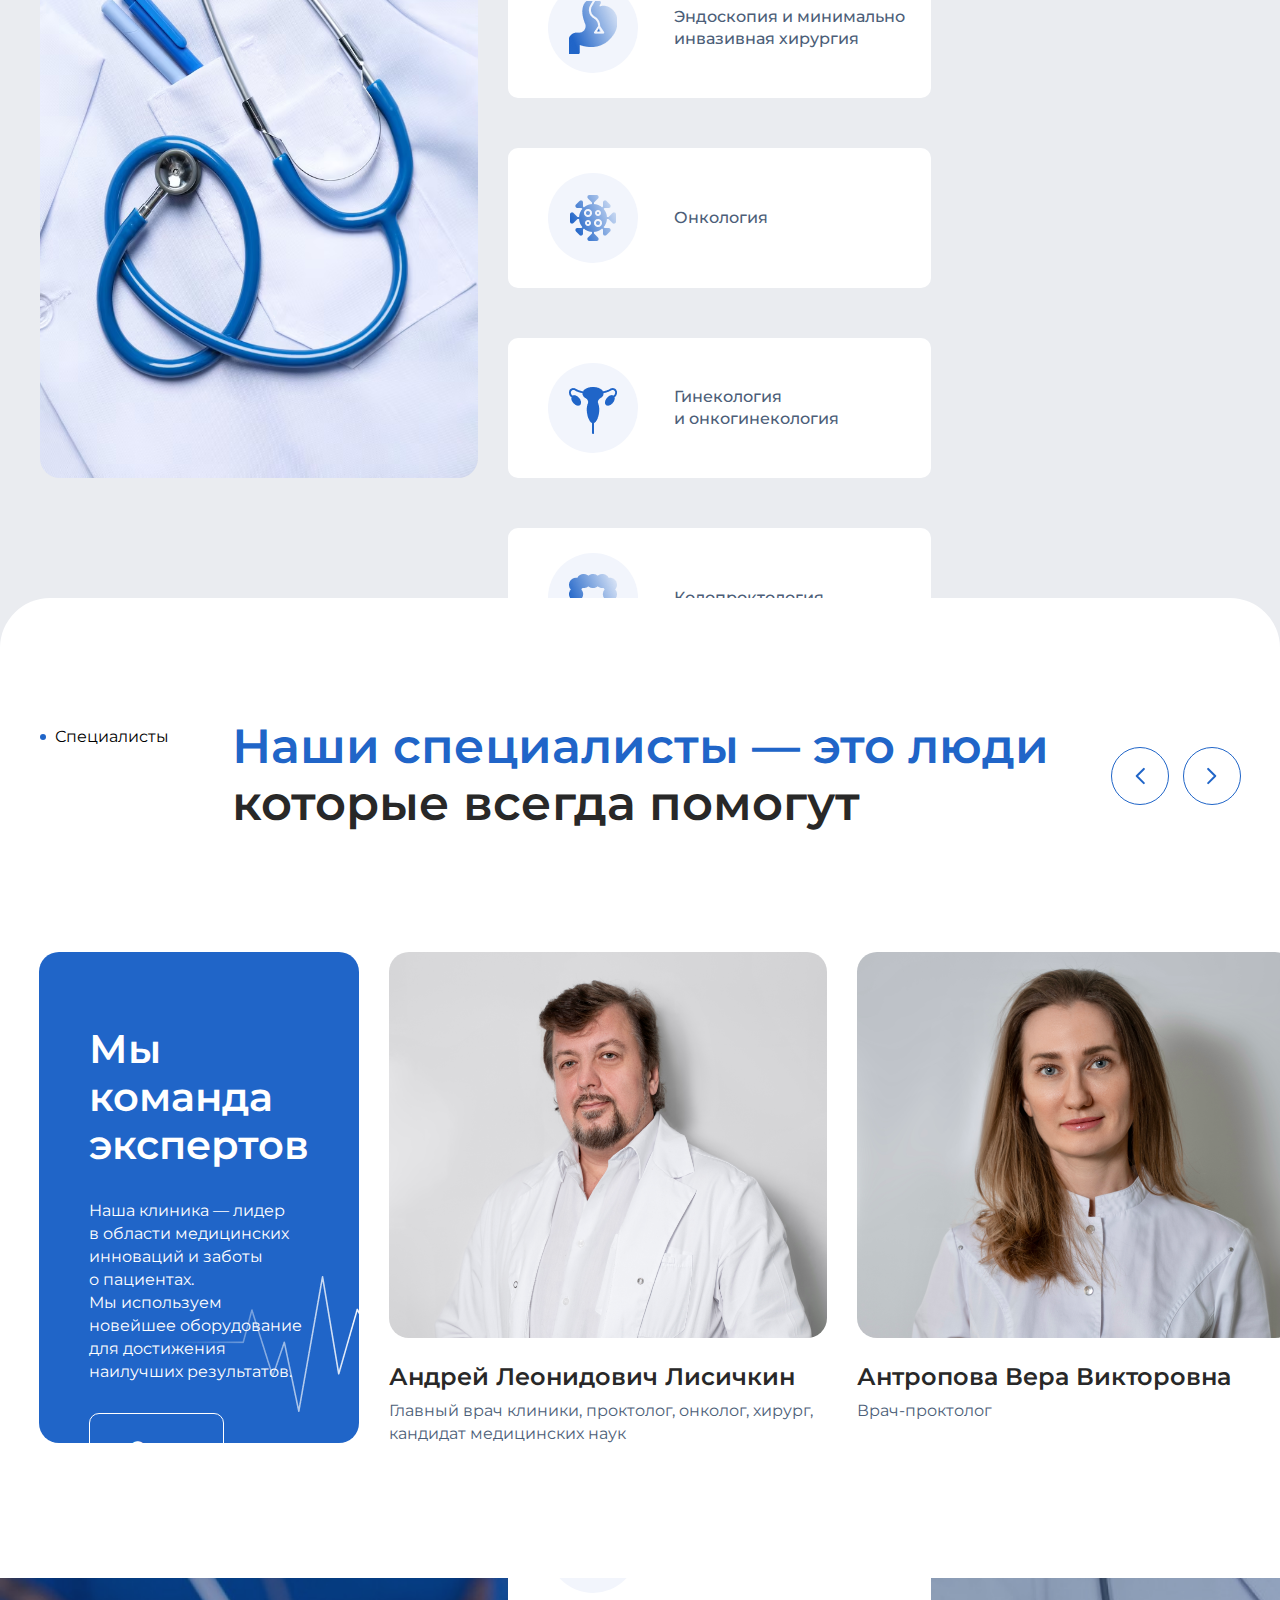
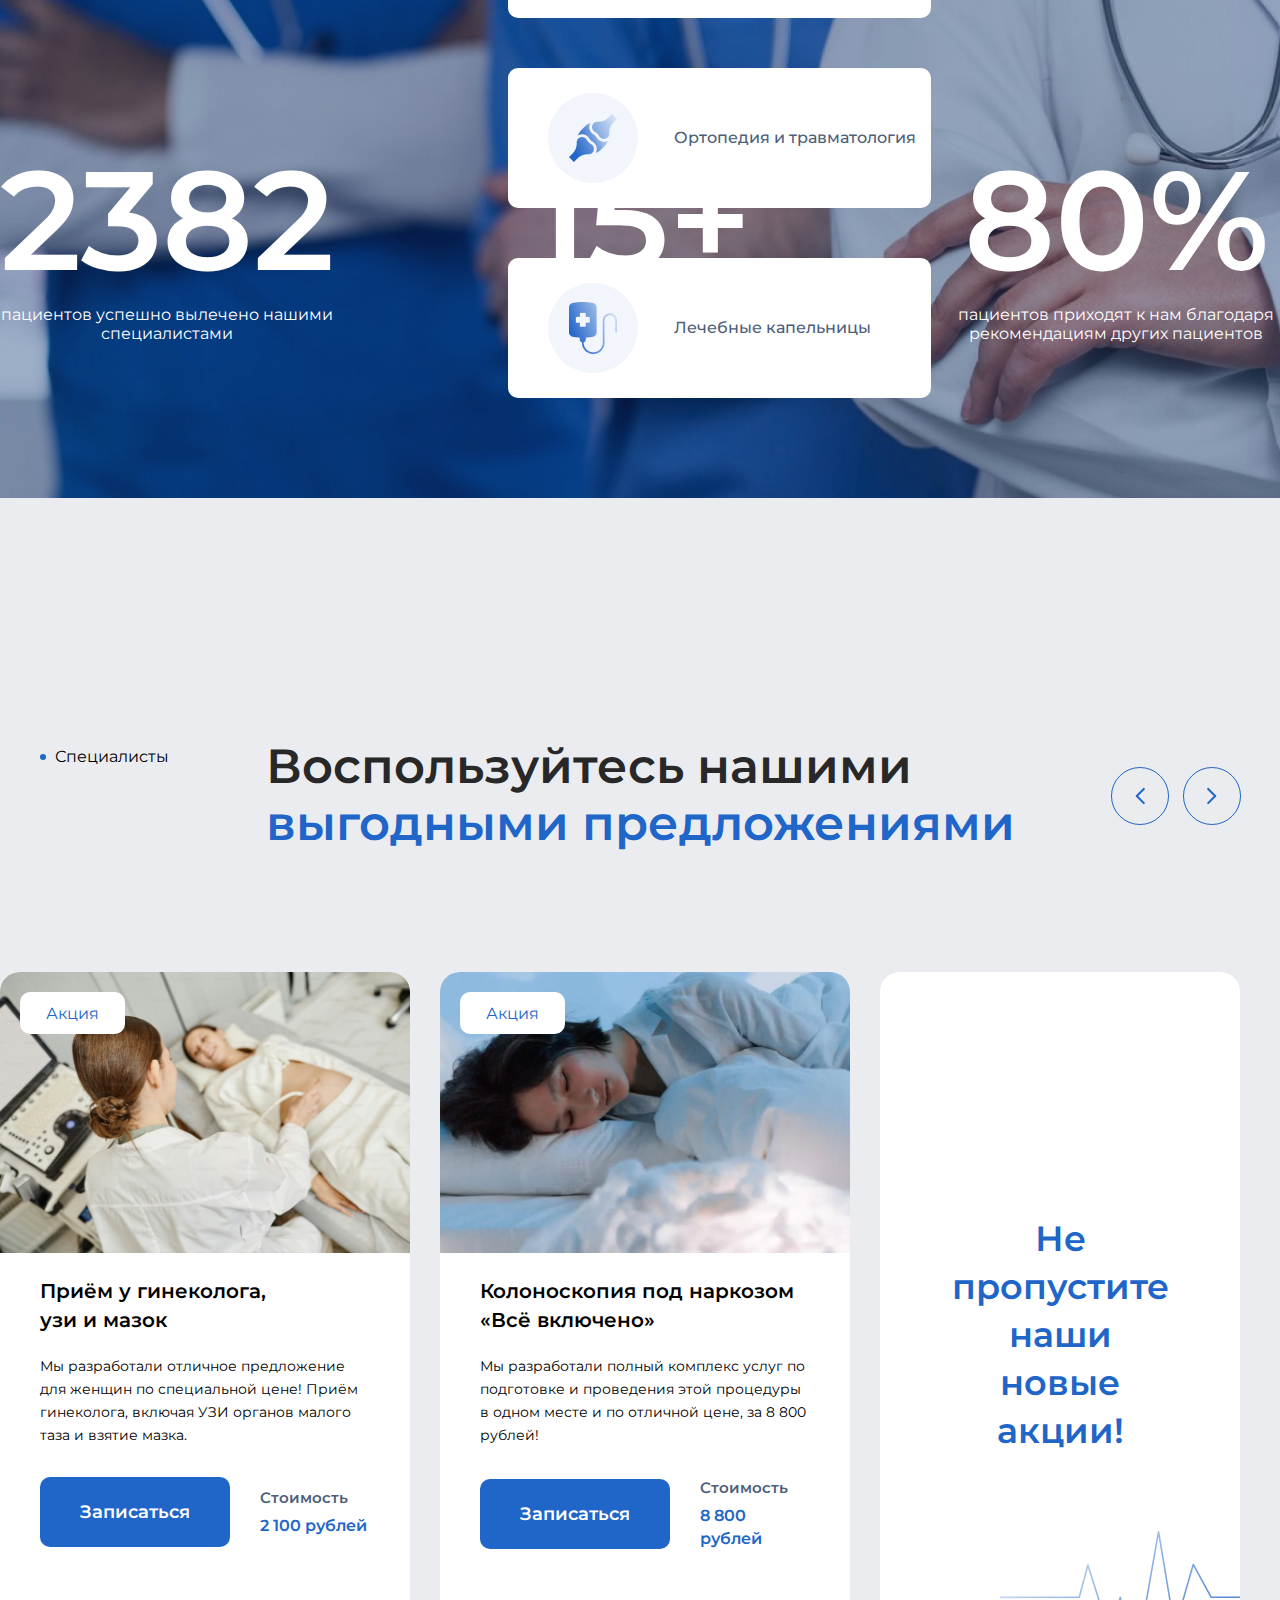
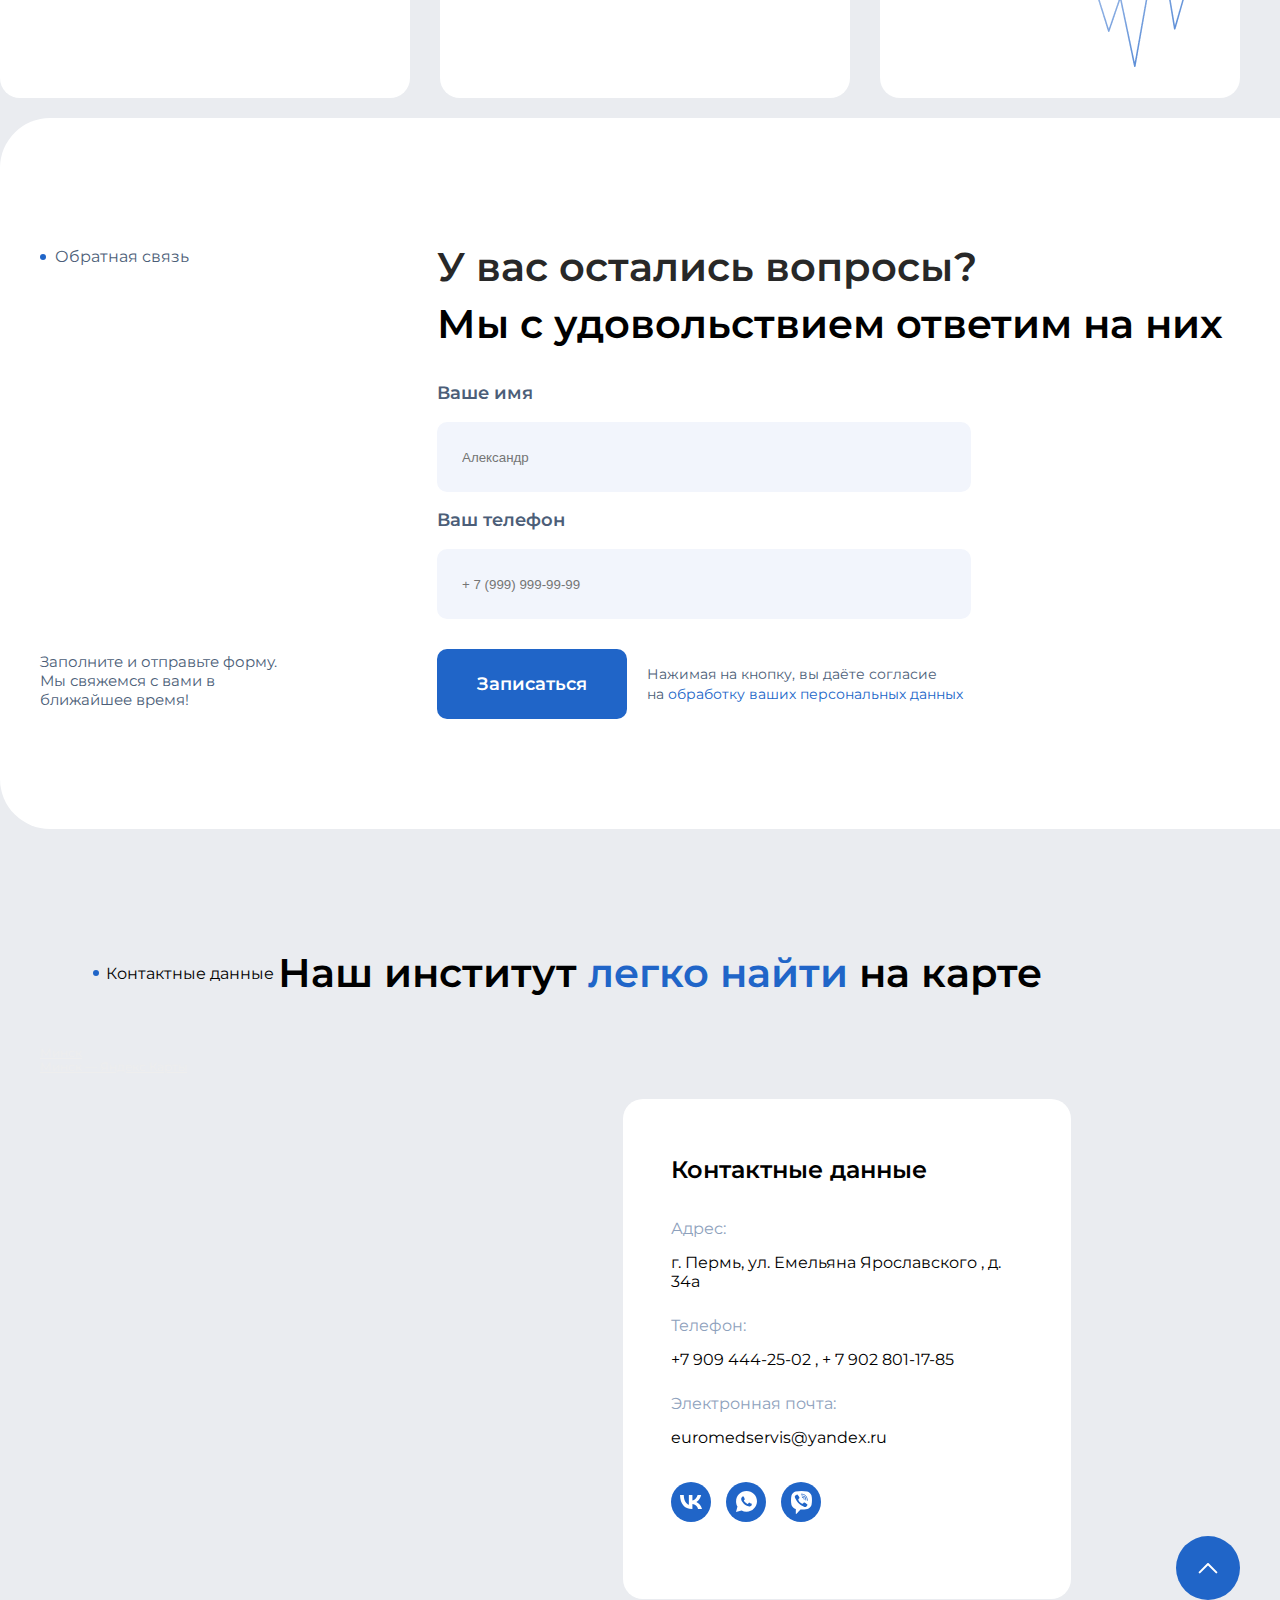
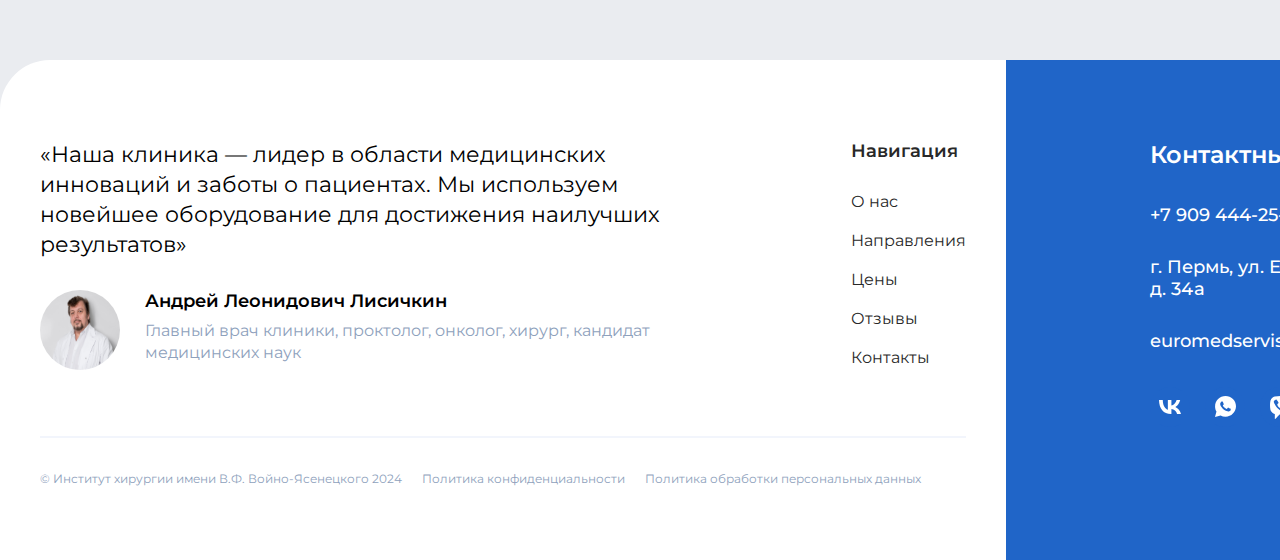
==== commit 81e17ea9: "project finished" ====
--- a/index.html
+++ b/index.html
@@ -438,74 +438,74 @@
                 </svg>                       
             </a>
         </div>
-        <footer>
-            <div class="container-footer">
-                <div class="page-footer-about">
-                    <div class="footer-title">
-                        <p>«Наша клиника — лидер в области медицинских инноваций и заботы о пациентах. Мы используем новейшее оборудование для достижения наилучших результатов»</p>
-                        <div class="chief-doc">
-                            <img src="./img/andrei.png">
-                            <div class="about-doc">
-                                <p>Андрей Леонидович Лисичкин</p>
-                                <p>Главный врач клиники, проктолог, онколог, хирург, кандидат медицинских наук</p>
-                            </div>
-                        </div>
-                    </div>
-                    <div class="nav-list">
-                        <a class="link-title" href="#">Навигация</a>
-                        <a href="#">О нас</a>
-                        <a href="#">Направления</a>
-                        <a href="#">Цены</a>
-                        <a href="#">Отзывы</a>
-                        <a href="#">Контакты</a>
-                    </div>
-                </div>
-                <div class="line"></div>
-                <div class="footer-text">
-                    <p>© Институт хирургии имени В.Ф. Войно-Ясенецкого 2024</p>
-                    <p>Политика конфиденциальности</p>
-                    <p>Политика обработки персональных данных</p>
-                </div>
-            </div>
-            <div class="page-footer-contacts">
-                <div class="cont-details">
-                    <div class="cont-title">
-                        <p>Контактные данные</p>
-                    </div>
-                    <div class="location">
-                        <div class="loc">
-                            <p>+7 909 444-25-02 , + 7  902 801-17-85</p>
-                        </div>
-                        <div class="loc">
-                            <p>г. Пермь, ул. Емельяна Ярославского , д. 34а</p>
-                        </div>
-                        <div class="loc">
-                            <p>euromedservis@yandex.ru</p>
-                        </div>
-                    </div>
-                        <div class="link-icon">
-                            <a href="#" class="link-vk">
-                                <svg width="40" height="40" viewBox="0 0 40 40" fill="none" xmlns="http://www.w3.org/2000/svg">
-                                    <rect width="40" height="40" rx="20" fill="#2065C8"/>
-                                    <path d="M20.9825 27C13.466 27 9.17864 21.7447 9 13H12.7651C12.8888 19.4184 15.6646 22.1371 17.8632 22.6977V13H21.4085V18.5355C23.5796 18.2973 25.8607 15.7748 26.6302 13H30.1755C29.8855 14.4391 29.3075 15.8017 28.4776 17.0025C27.6477 18.2033 26.5837 19.2166 25.3523 19.979C26.7269 20.6756 27.941 21.6615 28.9145 22.8717C29.888 24.082 30.5988 25.489 31 27H27.0974C26.7373 25.6876 26.0054 24.5128 24.9934 23.6228C23.9814 22.7328 22.7343 22.1673 21.4085 21.997V27H20.9825Z" fill="white"/>
-                                </svg>                
-                            </a>      
-                            <a href="#" class="link-call">
-                                <svg width="40" height="40" viewBox="0 0 40 40" fill="none" xmlns="http://www.w3.org/2000/svg">
-                                    <rect width="40" height="40" rx="20" fill="#2065C8"/>
-                                    <path d="M27.9268 12.0625C25.9512 10.0937 23.3171 9 20.5366 9C14.7561 9 10.0732 13.6667 10.0732 19.4271C10.0732 21.25 10.5854 23.0729 11.4634 24.6042L10 30L15.561 28.5417C17.0976 29.3438 18.7805 29.7812 20.5366 29.7812C26.3171 29.7812 31 25.1146 31 19.3542C30.9268 16.6563 29.9024 14.0312 27.9268 12.0625ZM25.5854 23.1458C25.3659 23.7292 24.3415 24.3125 23.8293 24.3854C23.3902 24.4583 22.8049 24.4583 22.2195 24.3125C21.8537 24.1667 21.3415 24.0208 20.7561 23.7292C18.122 22.6354 16.439 20.0104 16.2927 19.7917C16.1463 19.6458 15.1951 18.4062 15.1951 17.0937C15.1951 15.7812 15.8537 15.1979 16.0732 14.9062C16.2927 14.6146 16.5854 14.6146 16.8049 14.6146C16.9512 14.6146 17.1707 14.6146 17.3171 14.6146C17.4634 14.6146 17.6829 14.5417 17.9024 15.0521C18.122 15.5625 18.6341 16.875 18.7073 16.9479C18.7805 17.0938 18.7805 17.2396 18.7073 17.3854C18.6341 17.5312 18.561 17.6771 18.4146 17.8229C18.2683 17.9687 18.1219 18.1875 18.0488 18.2604C17.9024 18.4062 17.7561 18.5521 17.9024 18.7708C18.0488 19.0625 18.561 19.8646 19.3659 20.5937C20.3902 21.4687 21.1951 21.7604 21.4878 21.9063C21.7805 22.0521 21.9268 21.9792 22.0732 21.8333C22.2195 21.6875 22.7317 21.1042 22.878 20.8125C23.0244 20.5208 23.2439 20.5938 23.4634 20.6667C23.6829 20.7396 25 21.3958 25.2195 21.5417C25.5122 21.6875 25.6585 21.7604 25.7317 21.8333C25.8049 22.0521 25.8049 22.5625 25.5854 23.1458Z" fill="white"/>
-                                </svg>                               
-                            </a>
-                            <a href="#" class="link-messeng">
-                                <svg width="40" height="40" viewBox="0 0 40 40" fill="none" xmlns="http://www.w3.org/2000/svg">
-                                    <rect width="40" height="40" rx="20" fill="#2065C8"/>
-                                    <path d="M26.2539 9.54591C22.4424 8.81803 18.4843 8.81803 14.6728 9.54591C12.9869 9.90986 10.8613 11.9479 10.4948 13.5493C9.83508 16.6792 9.83508 19.8819 10.4948 23.0118C10.9346 24.6131 13.0602 26.6512 14.6728 27.0152C14.7461 27.0152 14.8194 27.0879 14.8194 27.1607V31.7464C14.8194 31.9648 15.1126 32.1103 15.2592 31.892L17.4581 29.6355C17.4581 29.6355 19.2173 27.8158 19.5105 27.5247C19.5105 27.5247 19.5838 27.4519 19.6571 27.4519C21.856 27.5247 24.1283 27.3063 26.3272 26.9424C28.0131 26.5784 30.1387 24.5403 30.5052 22.939C31.1649 19.8091 31.1649 16.6064 30.5052 13.4765C30.0654 11.9479 27.9398 9.90986 26.2539 9.54591ZM26.3272 23.2302C25.9607 23.958 25.5209 24.5403 24.788 24.9043C24.5681 24.9771 24.3482 25.0499 24.1283 25.1227C23.8351 25.0499 23.6152 24.9771 23.3953 24.9043C21.0497 23.958 18.8508 22.6478 17.0916 20.7553C16.1387 19.6635 15.3325 18.4261 14.6728 17.1159C14.3796 16.4608 14.0864 15.8785 13.8665 15.2234C13.6466 14.6411 14.0131 14.0588 14.3796 13.6221C14.7461 13.1853 15.1859 12.8942 15.699 12.6758C16.0654 12.4575 16.4319 12.603 16.7251 12.8942C17.3115 13.6221 17.8979 14.35 18.3377 15.1506C18.6309 15.6601 18.5576 16.2425 18.0445 16.6064C17.8979 16.6792 17.8246 16.752 17.678 16.8976C17.6047 16.9703 17.4581 17.0431 17.3848 17.1887C17.2382 17.4071 17.2382 17.6254 17.3115 17.8438C17.8979 19.5179 18.9974 20.8281 20.6832 21.556C20.9764 21.7016 21.1963 21.7744 21.5628 21.7744C22.0759 21.7016 22.2958 21.1193 22.6623 20.8281C23.0288 20.537 23.4686 20.537 23.9084 20.7553C24.2749 20.9737 24.6414 21.2649 25.0811 21.556C25.4476 21.8472 25.8141 22.0655 26.1806 22.3567C26.4005 22.5023 26.4738 22.8662 26.3272 23.2302ZM23.2487 17.771C23.1021 17.771 23.1754 17.771 23.2487 17.771C22.9555 17.771 22.8822 17.6254 22.8089 17.4071C22.8089 17.2615 22.8089 17.0431 22.7356 16.8976C22.6623 16.6064 22.5157 16.3152 22.2225 16.0969C22.0759 16.0241 21.9293 15.9513 21.7827 15.8785C21.5628 15.8057 21.4162 15.8057 21.1963 15.8057C20.9764 15.7329 20.9031 15.5874 20.9031 15.369C20.9031 15.2234 21.123 15.0778 21.2696 15.0778C22.4424 15.1506 23.322 15.8057 23.4686 17.1887C23.4686 17.2615 23.4686 17.4071 23.4686 17.4799C23.4686 17.6254 23.3953 17.771 23.2487 17.771ZM22.5157 14.5683C22.1492 14.4227 21.7827 14.2772 21.3429 14.2044C21.1963 14.2044 20.9764 14.1316 20.8298 14.1316C20.6099 14.1316 20.4634 13.986 20.5366 13.7676C20.5366 13.5493 20.6832 13.4037 20.9031 13.4765C21.6361 13.5493 22.2958 13.6949 22.9555 13.986C24.2749 14.6411 25.0079 15.7329 25.2277 17.1887C25.2277 17.2615 25.2277 17.3343 25.2277 17.4071C25.2277 17.5526 25.2277 17.6982 25.2277 17.9166C25.2277 17.9894 25.2277 18.0622 25.2277 18.135C25.1545 18.4261 24.6414 18.4989 24.5681 18.135C24.5681 18.0622 24.4948 17.9166 24.4948 17.8438C24.4948 17.1887 24.3482 16.5336 24.055 15.9513C23.6152 15.2962 23.1021 14.8595 22.5157 14.5683ZM26.4738 18.9356C26.2539 18.9356 26.1073 18.7173 26.1073 18.4989C26.1073 18.0622 26.034 17.6254 25.9607 17.1887C25.6675 14.8595 23.7618 12.967 21.4895 12.603C21.123 12.5302 20.7565 12.5302 20.4634 12.4575C20.2435 12.4575 19.9503 12.4575 19.877 12.1663C19.8037 11.9479 20.0236 11.7296 20.2435 11.7296C20.3168 11.7296 20.3901 11.7296 20.3901 11.7296C20.5367 11.7296 23.3953 11.8024 20.3901 11.7296C23.4686 11.8024 26.034 13.8404 26.5471 16.8976C26.6204 17.4071 26.6937 17.9166 26.6937 18.4989C26.8403 18.7173 26.6937 18.9356 26.4738 18.9356Z" fill="white"/>
-                                </svg>                                              
-                            </a>
-                        </div>
-                    </div>
-            </div>
-        </footer>
-    </div> 
+    </div>
+    <footer>
+        <div class="container-footer">
+            <div class="page-footer-about">
+                <div class="footer-title">
+                    <p>«Наша клиника — лидер в области медицинских инноваций и заботы о пациентах. Мы используем новейшее оборудование для достижения наилучших результатов»</p>
+                    <div class="chief-doc">
+                        <img src="./img/andrei.png">
+                        <div class="about-doc">
+                            <p>Андрей Леонидович Лисичкин</p>
+                            <p>Главный врач клиники, проктолог, онколог, хирург, кандидат медицинских наук</p>
+                        </div>
+                    </div>
+                </div>
+                <div class="nav-list">
+                    <a class="link-title" href="#">Навигация</a>
+                    <a href="#">О нас</a>
+                    <a href="#">Направления</a>
+                    <a href="#">Цены</a>
+                    <a href="#">Отзывы</a>
+                    <a href="#">Контакты</a>
+                </div>
+            </div>
+            <div class="line"></div>
+            <div class="footer-text">
+                <p>© Институт хирургии имени В.Ф. Войно-Ясенецкого 2024</p>
+                <p>Политика конфиденциальности</p>
+                <p>Политика обработки персональных данных</p>
+            </div>
+        </div>
+        <div class="page-footer-contacts">
+            <div class="cont-details">
+                <div class="cont-title">
+                    <p>Контактные данные</p>
+                </div>
+                <div class="location">
+                    <div class="loc">
+                        <p>+7 909 444-25-02 , + 7  902 801-17-85</p>
+                    </div>
+                    <div class="loc">
+                        <p>г. Пермь, ул. Емельяна Ярославского , д. 34а</p>
+                    </div>
+                    <div class="loc">
+                        <p>euromedservis@yandex.ru</p>
+                    </div>
+                </div>
+                    <div class="link-icon">
+                        <a href="#" class="link-vk">
+                            <svg width="40" height="40" viewBox="0 0 40 40" fill="none" xmlns="http://www.w3.org/2000/svg">
+                                <rect width="40" height="40" rx="20" fill="#2065C8"/>
+                                <path d="M20.9825 27C13.466 27 9.17864 21.7447 9 13H12.7651C12.8888 19.4184 15.6646 22.1371 17.8632 22.6977V13H21.4085V18.5355C23.5796 18.2973 25.8607 15.7748 26.6302 13H30.1755C29.8855 14.4391 29.3075 15.8017 28.4776 17.0025C27.6477 18.2033 26.5837 19.2166 25.3523 19.979C26.7269 20.6756 27.941 21.6615 28.9145 22.8717C29.888 24.082 30.5988 25.489 31 27H27.0974C26.7373 25.6876 26.0054 24.5128 24.9934 23.6228C23.9814 22.7328 22.7343 22.1673 21.4085 21.997V27H20.9825Z" fill="white"/>
+                            </svg>                
+                        </a>      
+                        <a href="#" class="link-call">
+                            <svg width="40" height="40" viewBox="0 0 40 40" fill="none" xmlns="http://www.w3.org/2000/svg">
+                                <rect width="40" height="40" rx="20" fill="#2065C8"/>
+                                <path d="M27.9268 12.0625C25.9512 10.0937 23.3171 9 20.5366 9C14.7561 9 10.0732 13.6667 10.0732 19.4271C10.0732 21.25 10.5854 23.0729 11.4634 24.6042L10 30L15.561 28.5417C17.0976 29.3438 18.7805 29.7812 20.5366 29.7812C26.3171 29.7812 31 25.1146 31 19.3542C30.9268 16.6563 29.9024 14.0312 27.9268 12.0625ZM25.5854 23.1458C25.3659 23.7292 24.3415 24.3125 23.8293 24.3854C23.3902 24.4583 22.8049 24.4583 22.2195 24.3125C21.8537 24.1667 21.3415 24.0208 20.7561 23.7292C18.122 22.6354 16.439 20.0104 16.2927 19.7917C16.1463 19.6458 15.1951 18.4062 15.1951 17.0937C15.1951 15.7812 15.8537 15.1979 16.0732 14.9062C16.2927 14.6146 16.5854 14.6146 16.8049 14.6146C16.9512 14.6146 17.1707 14.6146 17.3171 14.6146C17.4634 14.6146 17.6829 14.5417 17.9024 15.0521C18.122 15.5625 18.6341 16.875 18.7073 16.9479C18.7805 17.0938 18.7805 17.2396 18.7073 17.3854C18.6341 17.5312 18.561 17.6771 18.4146 17.8229C18.2683 17.9687 18.1219 18.1875 18.0488 18.2604C17.9024 18.4062 17.7561 18.5521 17.9024 18.7708C18.0488 19.0625 18.561 19.8646 19.3659 20.5937C20.3902 21.4687 21.1951 21.7604 21.4878 21.9063C21.7805 22.0521 21.9268 21.9792 22.0732 21.8333C22.2195 21.6875 22.7317 21.1042 22.878 20.8125C23.0244 20.5208 23.2439 20.5938 23.4634 20.6667C23.6829 20.7396 25 21.3958 25.2195 21.5417C25.5122 21.6875 25.6585 21.7604 25.7317 21.8333C25.8049 22.0521 25.8049 22.5625 25.5854 23.1458Z" fill="white"/>
+                            </svg>                               
+                        </a>
+                        <a href="#" class="link-messeng">
+                            <svg width="40" height="40" viewBox="0 0 40 40" fill="none" xmlns="http://www.w3.org/2000/svg">
+                                <rect width="40" height="40" rx="20" fill="#2065C8"/>
+                                <path d="M26.2539 9.54591C22.4424 8.81803 18.4843 8.81803 14.6728 9.54591C12.9869 9.90986 10.8613 11.9479 10.4948 13.5493C9.83508 16.6792 9.83508 19.8819 10.4948 23.0118C10.9346 24.6131 13.0602 26.6512 14.6728 27.0152C14.7461 27.0152 14.8194 27.0879 14.8194 27.1607V31.7464C14.8194 31.9648 15.1126 32.1103 15.2592 31.892L17.4581 29.6355C17.4581 29.6355 19.2173 27.8158 19.5105 27.5247C19.5105 27.5247 19.5838 27.4519 19.6571 27.4519C21.856 27.5247 24.1283 27.3063 26.3272 26.9424C28.0131 26.5784 30.1387 24.5403 30.5052 22.939C31.1649 19.8091 31.1649 16.6064 30.5052 13.4765C30.0654 11.9479 27.9398 9.90986 26.2539 9.54591ZM26.3272 23.2302C25.9607 23.958 25.5209 24.5403 24.788 24.9043C24.5681 24.9771 24.3482 25.0499 24.1283 25.1227C23.8351 25.0499 23.6152 24.9771 23.3953 24.9043C21.0497 23.958 18.8508 22.6478 17.0916 20.7553C16.1387 19.6635 15.3325 18.4261 14.6728 17.1159C14.3796 16.4608 14.0864 15.8785 13.8665 15.2234C13.6466 14.6411 14.0131 14.0588 14.3796 13.6221C14.7461 13.1853 15.1859 12.8942 15.699 12.6758C16.0654 12.4575 16.4319 12.603 16.7251 12.8942C17.3115 13.6221 17.8979 14.35 18.3377 15.1506C18.6309 15.6601 18.5576 16.2425 18.0445 16.6064C17.8979 16.6792 17.8246 16.752 17.678 16.8976C17.6047 16.9703 17.4581 17.0431 17.3848 17.1887C17.2382 17.4071 17.2382 17.6254 17.3115 17.8438C17.8979 19.5179 18.9974 20.8281 20.6832 21.556C20.9764 21.7016 21.1963 21.7744 21.5628 21.7744C22.0759 21.7016 22.2958 21.1193 22.6623 20.8281C23.0288 20.537 23.4686 20.537 23.9084 20.7553C24.2749 20.9737 24.6414 21.2649 25.0811 21.556C25.4476 21.8472 25.8141 22.0655 26.1806 22.3567C26.4005 22.5023 26.4738 22.8662 26.3272 23.2302ZM23.2487 17.771C23.1021 17.771 23.1754 17.771 23.2487 17.771C22.9555 17.771 22.8822 17.6254 22.8089 17.4071C22.8089 17.2615 22.8089 17.0431 22.7356 16.8976C22.6623 16.6064 22.5157 16.3152 22.2225 16.0969C22.0759 16.0241 21.9293 15.9513 21.7827 15.8785C21.5628 15.8057 21.4162 15.8057 21.1963 15.8057C20.9764 15.7329 20.9031 15.5874 20.9031 15.369C20.9031 15.2234 21.123 15.0778 21.2696 15.0778C22.4424 15.1506 23.322 15.8057 23.4686 17.1887C23.4686 17.2615 23.4686 17.4071 23.4686 17.4799C23.4686 17.6254 23.3953 17.771 23.2487 17.771ZM22.5157 14.5683C22.1492 14.4227 21.7827 14.2772 21.3429 14.2044C21.1963 14.2044 20.9764 14.1316 20.8298 14.1316C20.6099 14.1316 20.4634 13.986 20.5366 13.7676C20.5366 13.5493 20.6832 13.4037 20.9031 13.4765C21.6361 13.5493 22.2958 13.6949 22.9555 13.986C24.2749 14.6411 25.0079 15.7329 25.2277 17.1887C25.2277 17.2615 25.2277 17.3343 25.2277 17.4071C25.2277 17.5526 25.2277 17.6982 25.2277 17.9166C25.2277 17.9894 25.2277 18.0622 25.2277 18.135C25.1545 18.4261 24.6414 18.4989 24.5681 18.135C24.5681 18.0622 24.4948 17.9166 24.4948 17.8438C24.4948 17.1887 24.3482 16.5336 24.055 15.9513C23.6152 15.2962 23.1021 14.8595 22.5157 14.5683ZM26.4738 18.9356C26.2539 18.9356 26.1073 18.7173 26.1073 18.4989C26.1073 18.0622 26.034 17.6254 25.9607 17.1887C25.6675 14.8595 23.7618 12.967 21.4895 12.603C21.123 12.5302 20.7565 12.5302 20.4634 12.4575C20.2435 12.4575 19.9503 12.4575 19.877 12.1663C19.8037 11.9479 20.0236 11.7296 20.2435 11.7296C20.3168 11.7296 20.3901 11.7296 20.3901 11.7296C20.5367 11.7296 23.3953 11.8024 20.3901 11.7296C23.4686 11.8024 26.034 13.8404 26.5471 16.8976C26.6204 17.4071 26.6937 17.9166 26.6937 18.4989C26.8403 18.7173 26.6937 18.9356 26.4738 18.9356Z" fill="white"/>
+                            </svg>                                              
+                        </a>
+                    </div>
+                </div>
+        </div>
+    </footer> 
 </body>
 </html>--- a/css/style.css
+++ b/css/style.css
@@ -465,6 +465,57 @@
   padding: 48px 0 48px 48px;
 }
 
+.service {
+  position: relative;
+  margin-top: 120px;
+  margin-left: 40px;
+  margin-right: 40px;
+}
+.service .service-menu {
+  display: flex;
+  justify-content: center;
+}
+.service .link-medical {
+  position: absolute;
+  display: flex;
+  align-items: center;
+  gap: 7px;
+  color: #4C5E78;
+  left: 0;
+  top: 9px;
+}
+.service .title-text {
+  font-size: 48px;
+  font-weight: 600;
+  line-height: 57px;
+}
+.service .title-text p:first-child {
+  color: #2065C8;
+}
+.service .title-text p:last-child {
+  color: #282828;
+}
+.service .btn-simple {
+  position: absolute;
+  top: 37px;
+  right: 40px;
+}
+.service .row {
+  display: flex;
+  margin-top: 48px;
+  gap: 30px;
+  height: 710px;
+}
+.service .row .row-img {
+  width: 438px;
+  border-radius: 20px;
+}
+.service .row .row-service {
+  display: flex;
+  flex-wrap: wrap;
+  gap: 30px;
+}
+
 .personal {
   position: relative;
   height: 980px;
@@ -893,6 +944,7 @@
   width: 100%;
   display: flex;
   height: 500px;
+  background-color: #eaecf0;
 }
 footer .container-footer {
   width: 100%;
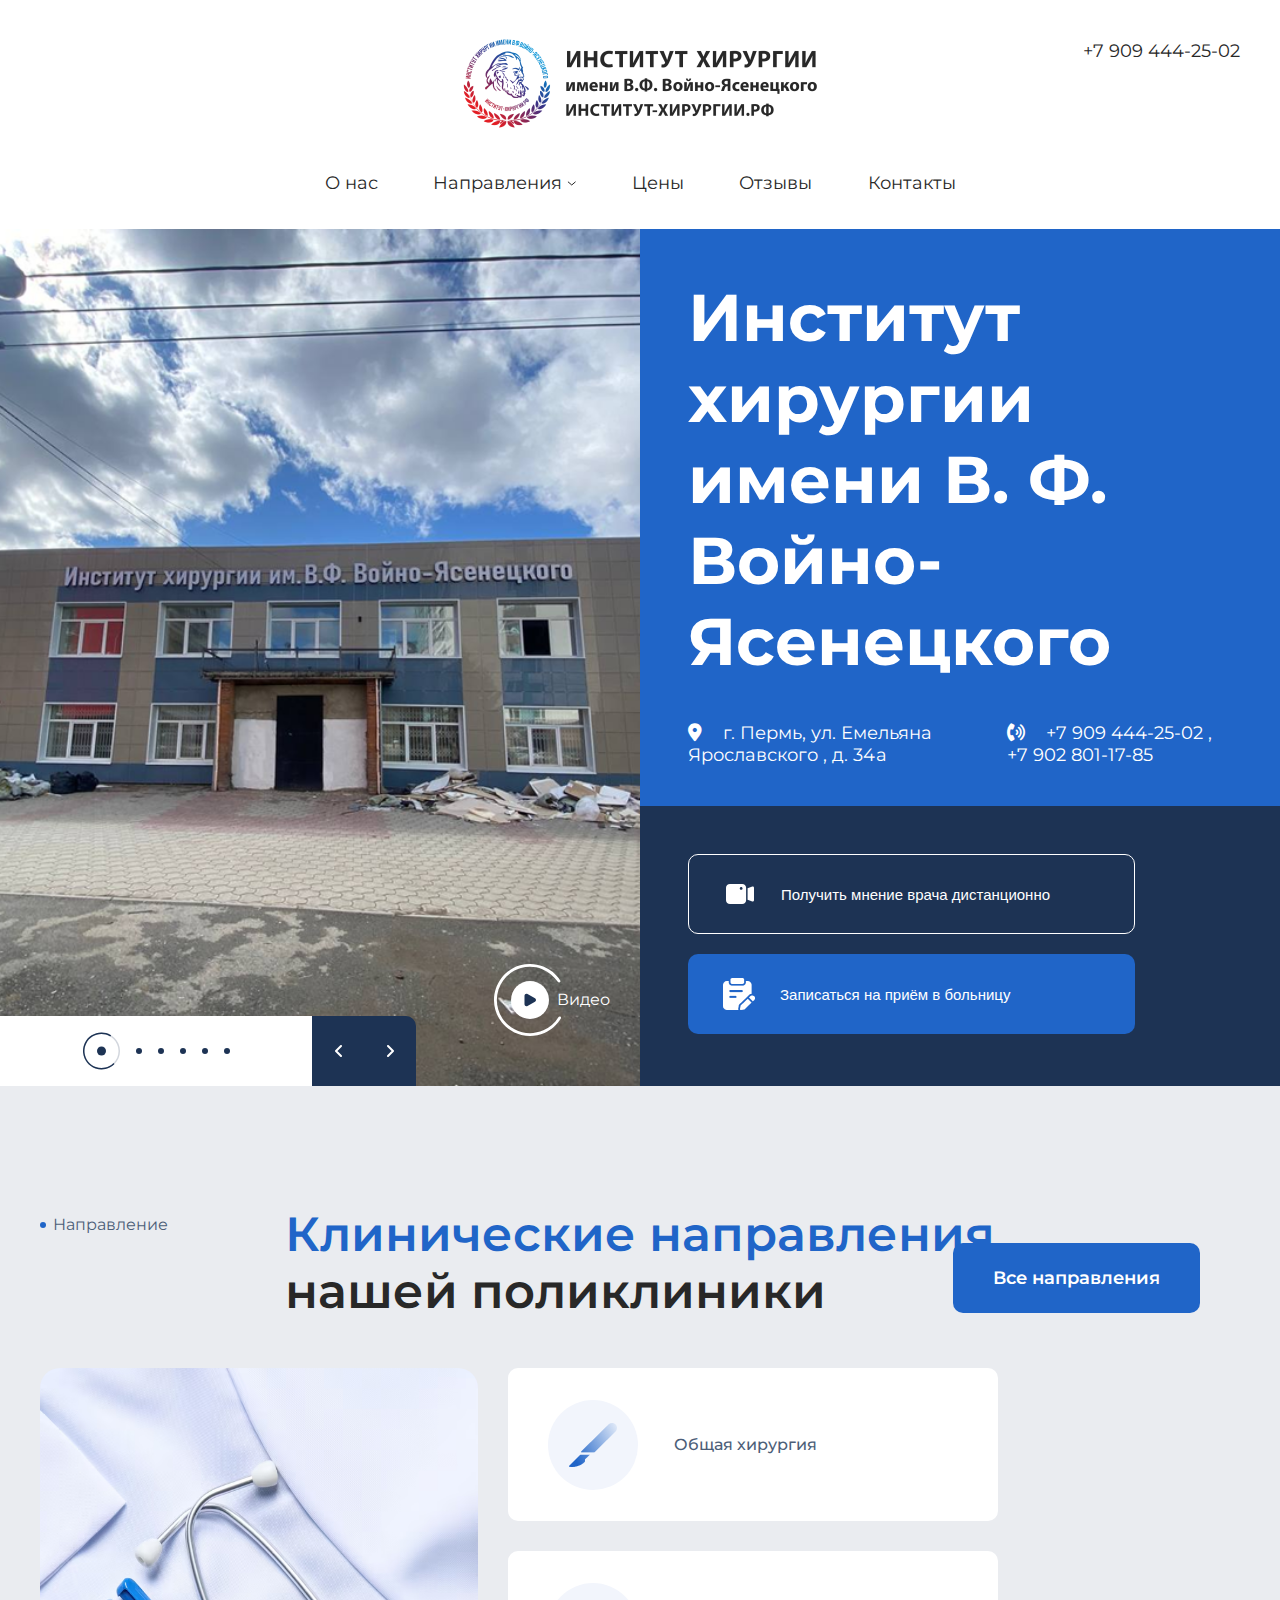
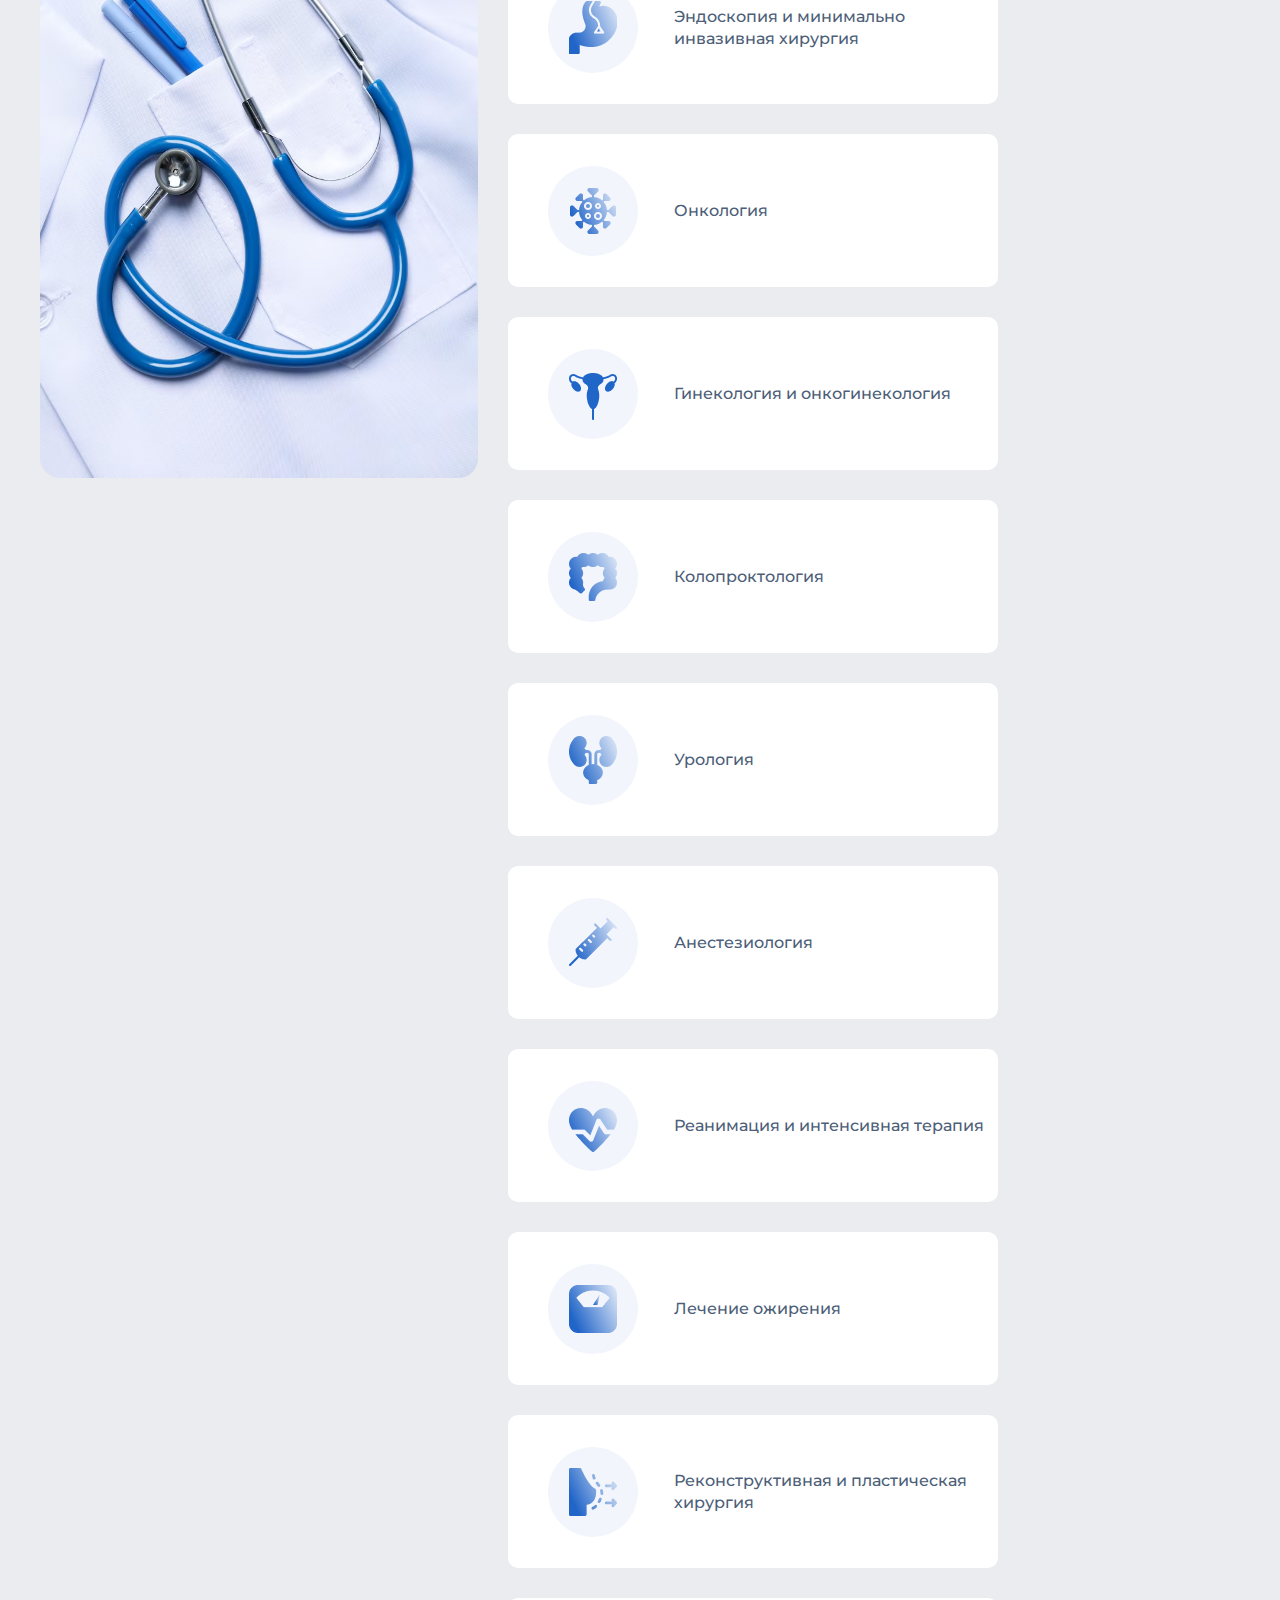
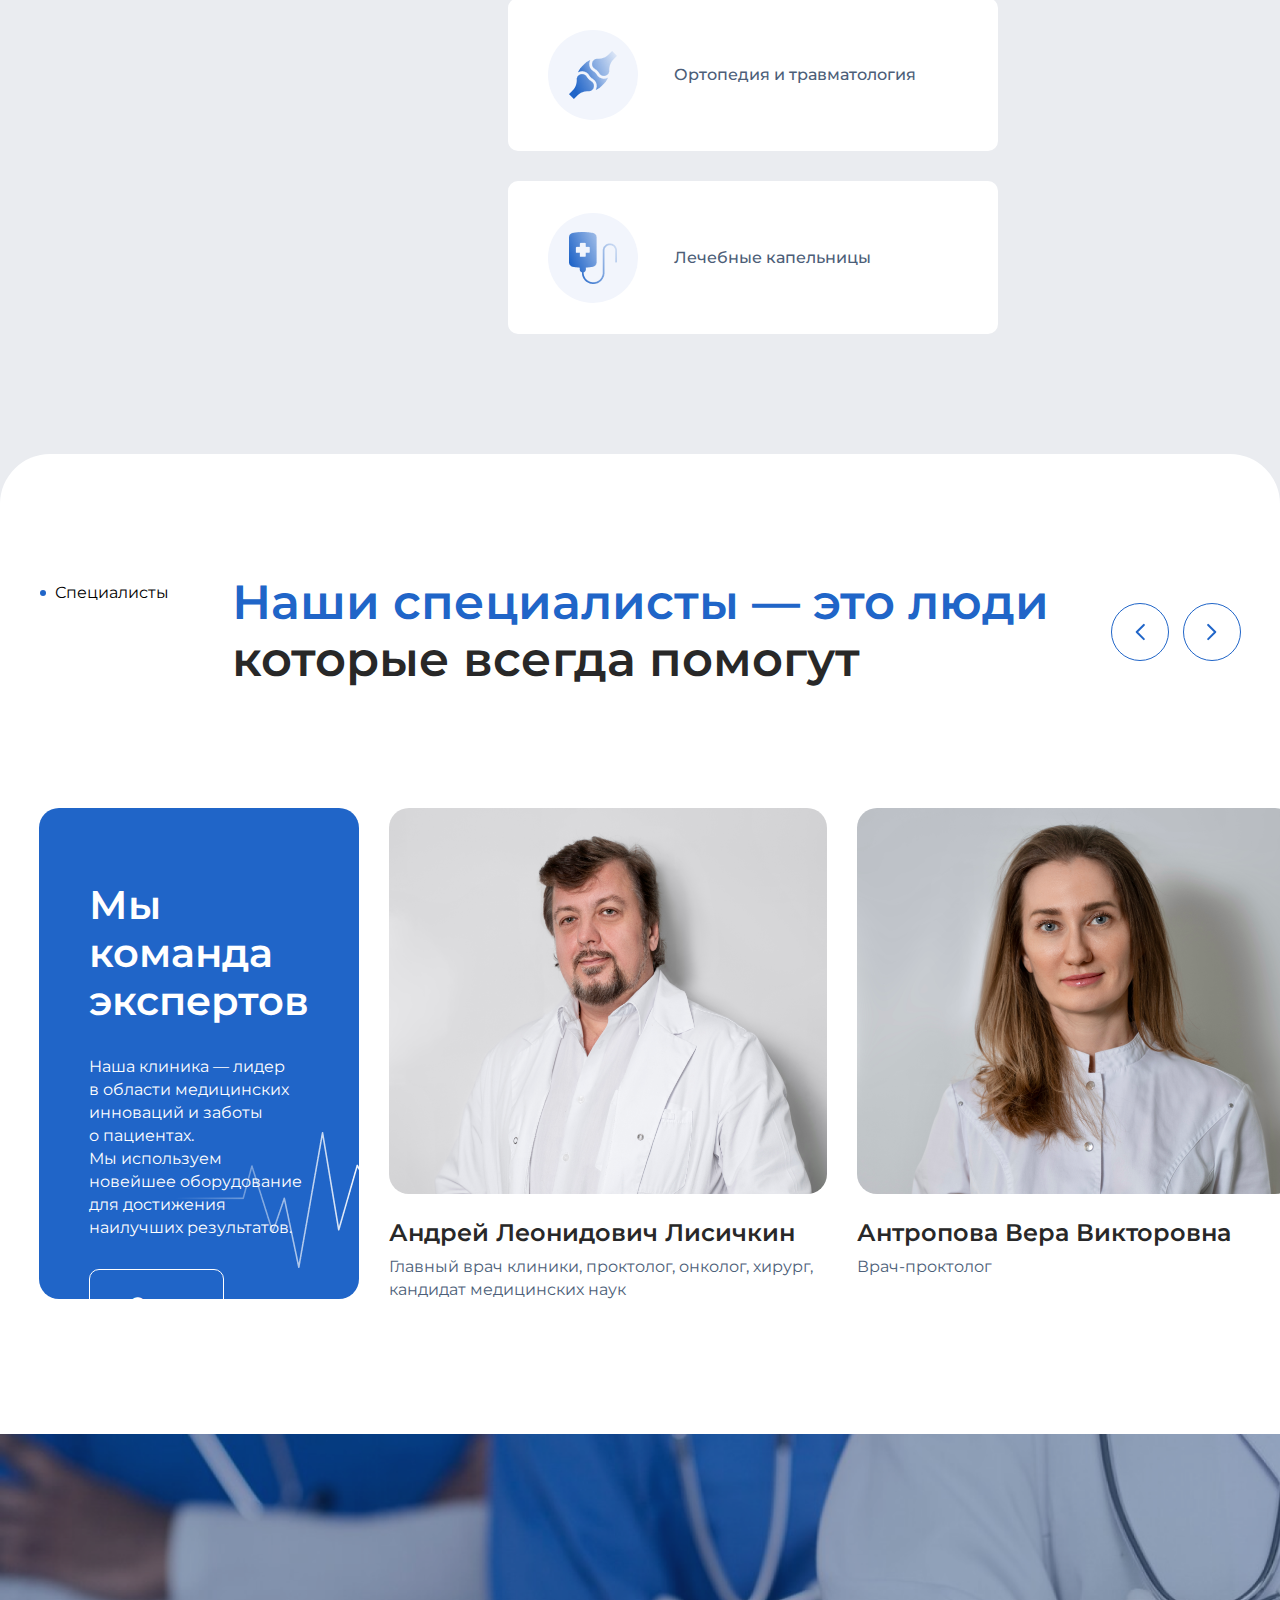
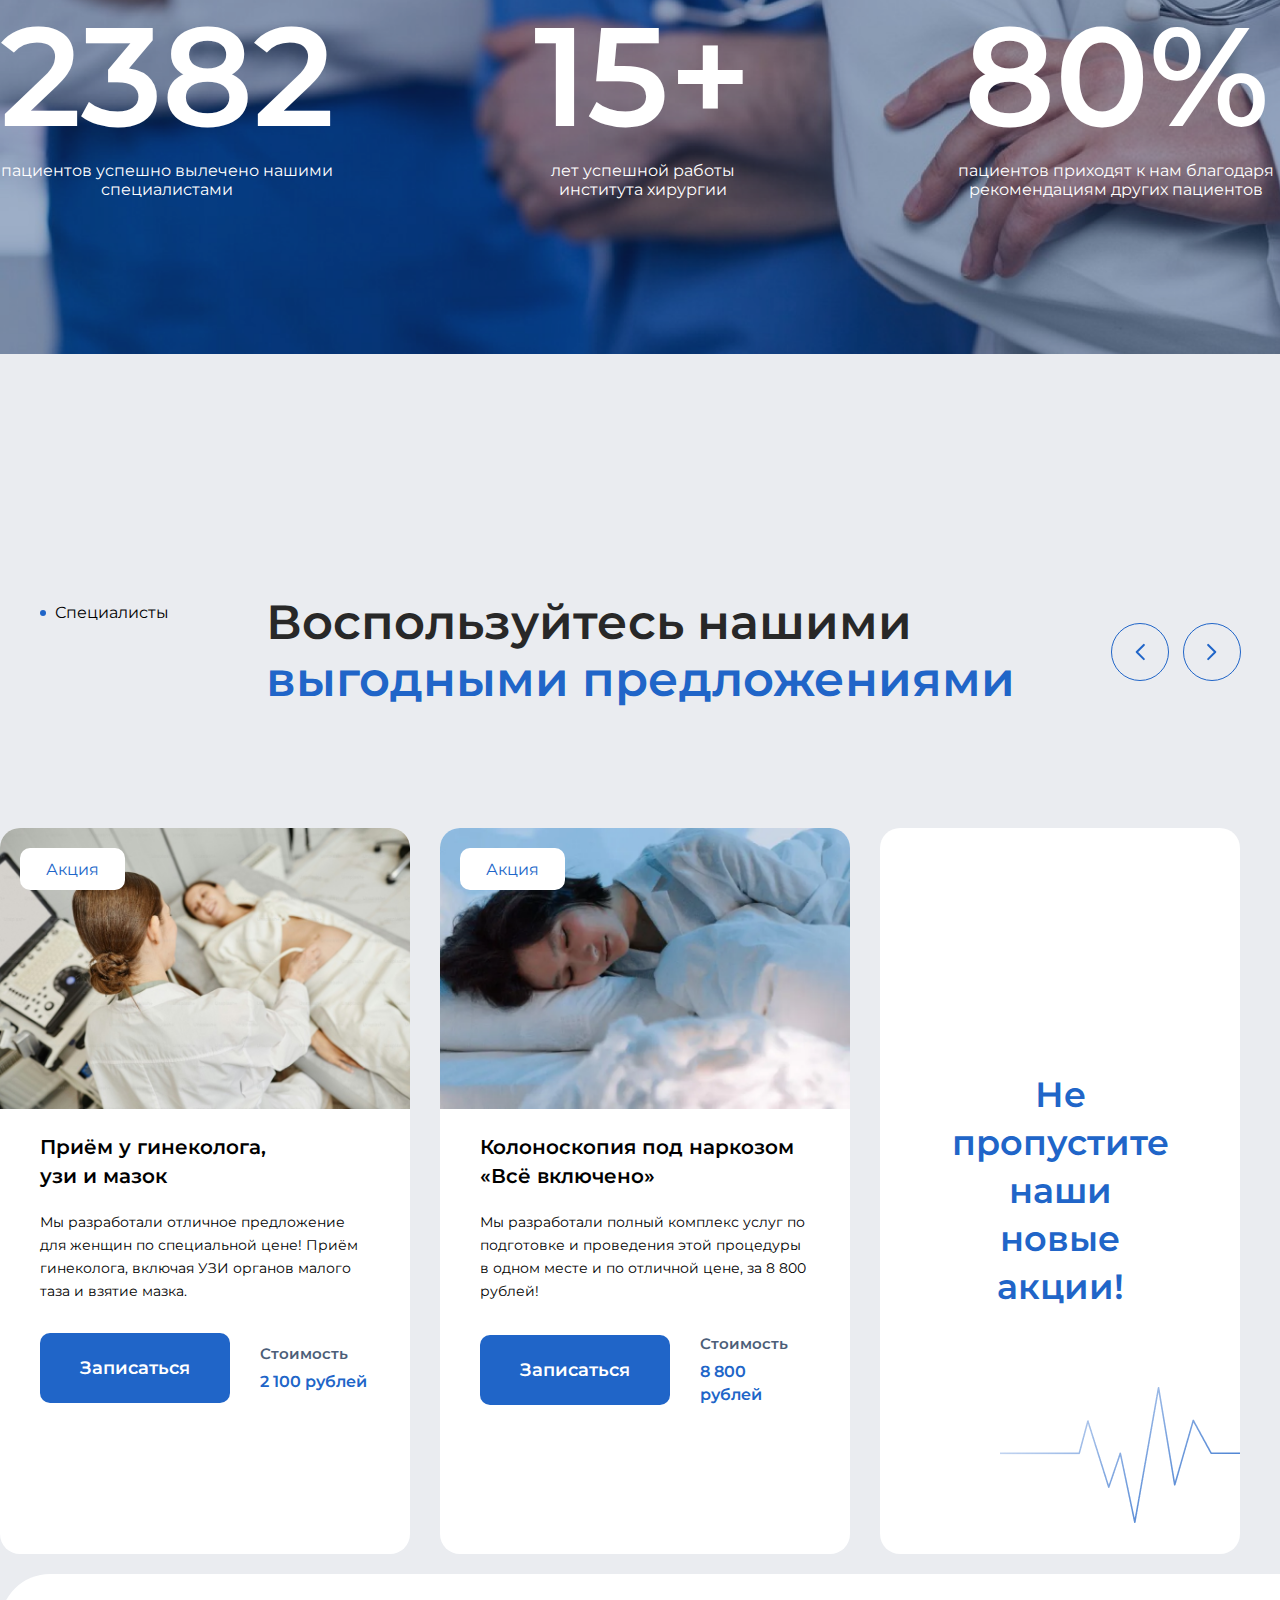
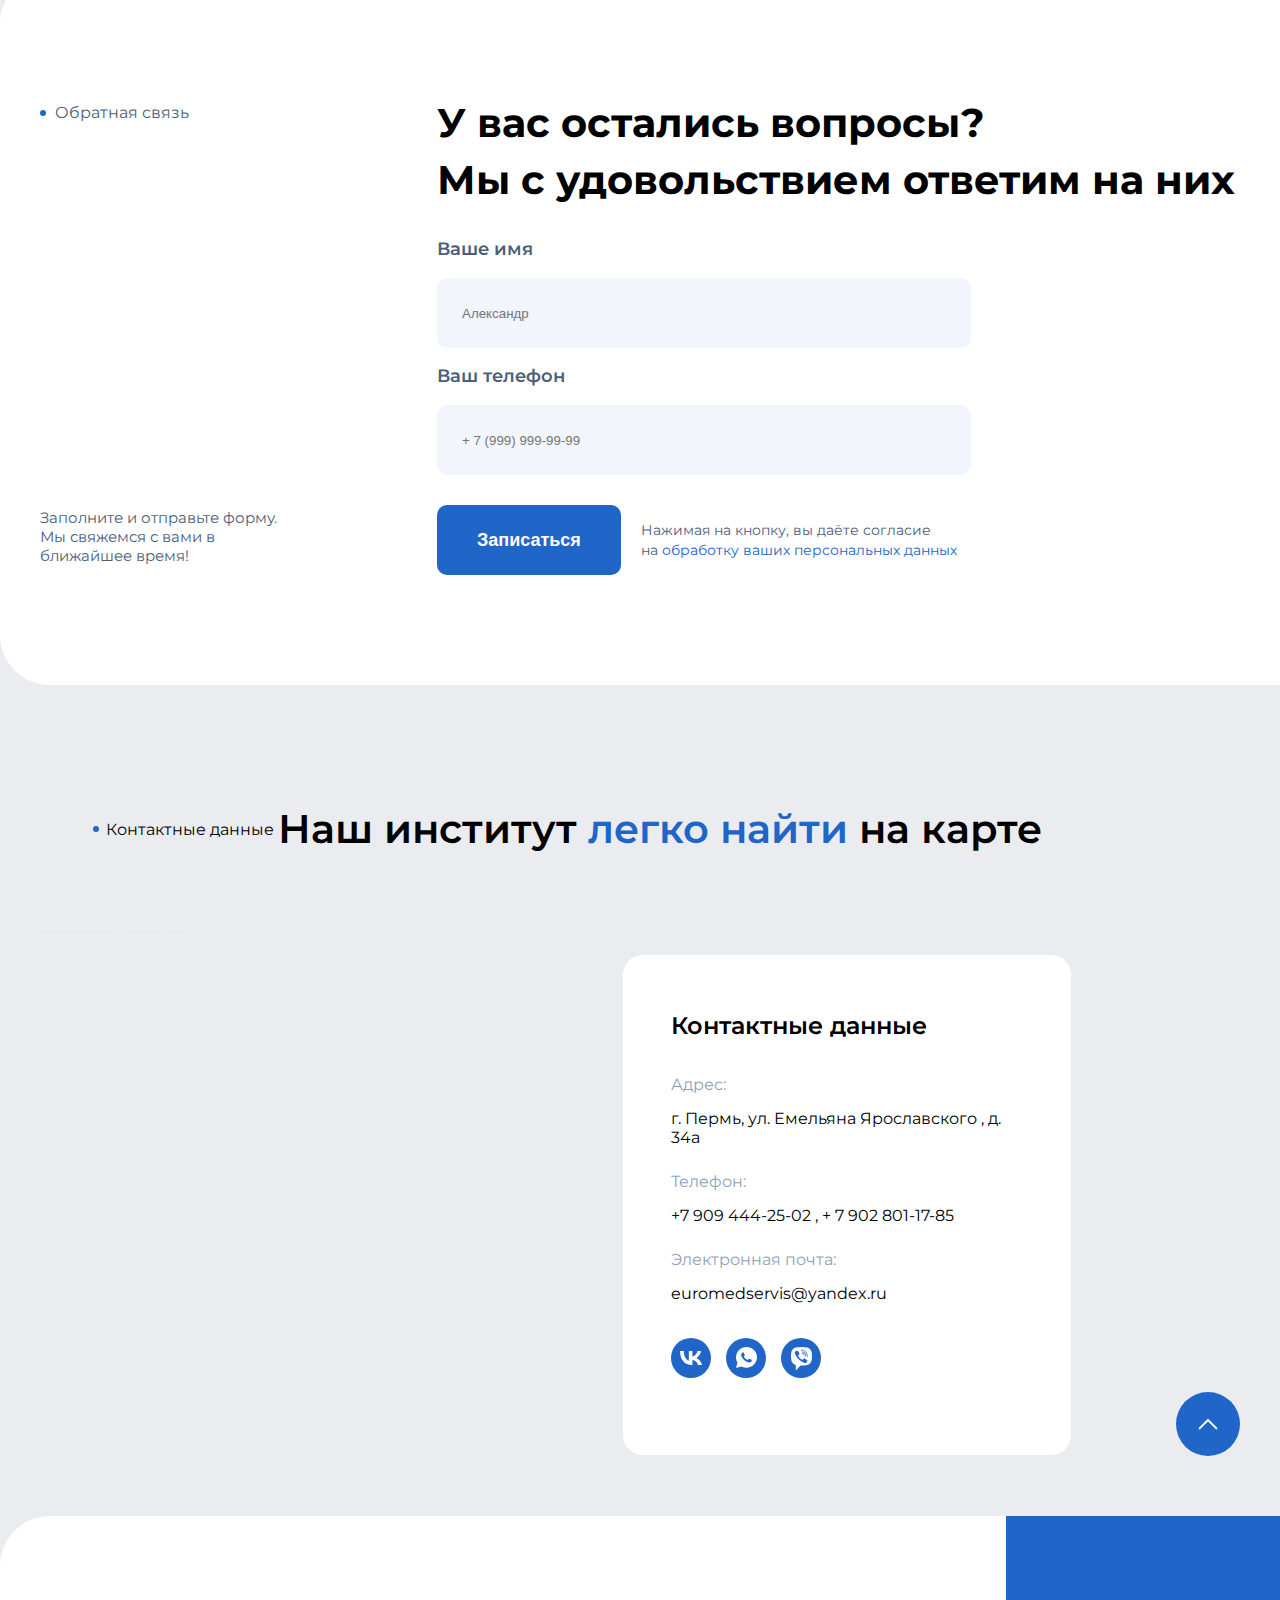
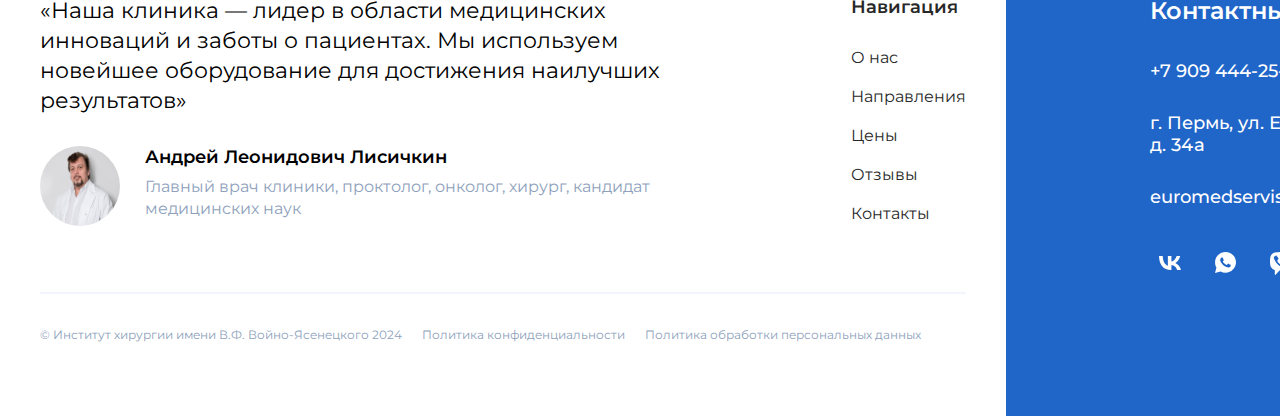
==== commit 799eff25: "change on display grid" ====
--- a/index.html
+++ b/index.html
@@ -107,7 +107,8 @@
         </div>
             </div>
         </div>
-        <div class="service">
+        <!-- переделать блок service - grid-->
+        <div class="service"> 
             <div class="service-menu">
                 <div class="link-medical">
                     <svg width="6" height="6" viewBox="0 0 6 6" fill="none" xmlns="http://www.w3.org/2000/svg">
@@ -201,6 +202,7 @@
                 </div>
             </div>
         </div>
+        <!-- переделать блок personal - grid-->
         <div class="personal">
             <div class="title-specialist">
                 <div class="link-specialists">
@@ -346,6 +348,7 @@
                 </div>
             </div>
         </div>
+        <!--сделать анкету двумя основными блоками-->
         <div class="feedback">
             <div class="title-specialist">
                 <div class="link-specialists">
@@ -358,22 +361,23 @@
                     Заполните и отправьте форму. Мы свяжемся с вами в ближайшее время!
                 </div>
                 <div class="title-text">
-                    <p>У вас остались вопросы? <p>
-                    <p>Мы с удовольствием ответим на них</p>
+                    <h4>У вас остались вопросы?<br> 
+                    Мы с удовольствием ответим на них</h4>
                     <form class="form-bid">
                         <label for="login">Ваше имя</label>
                         <input id="login" type="text" class="name" placeholder="Александр">
                         <label for="phone">Ваш телефон</label>
                         <input id="phone" type="tel" class="name" placeholder="+ 7 (999) 999-99-99">
                         <div class="btn-send">
-                            <a href="#" class="btn-simple btn-wide">
+                            <button type="submit" class="btn-simple btn-wide">
                                 Записаться
-                            </a>
+                            </button>
                             <p>Нажимая на кнопку, вы даёте согласие<br>на <span>обработку ваших персональных данных</span></p>
                         </div>
                     </form>
                 </div>
             </div>
+            <!--сделать вместо img backr URL-->
             <img class="back-doc" src="./img/doc.png">
         </div>
         <div class="navigation">
--- a/css/style.css
+++ b/css/style.css
@@ -504,16 +504,21 @@
   display: flex;
   margin-top: 48px;
   gap: 30px;
-  height: 710px;
 }
 .service .row .row-img {
   width: 438px;
   border-radius: 20px;
+  height: 710px;
 }
 .service .row .row-service {
   display: flex;
   flex-wrap: wrap;
   gap: 30px;
+}
+.service .row .row-service .link-services {
+  margin-bottom: 0;
+  width: 490px;
+  height: 153px;
 }
 
 .personal {
@@ -793,7 +798,7 @@
   width: 1337px;
   border-radius: 50px;
   z-index: 2;
-  height: 711px;
+  min-height: 711px;
 }
 .feedback .link-specialists {
   position: absolute;
@@ -846,7 +851,7 @@
   gap: 20px;
   margin-top: 30px;
 }
-.feedback .title-text .btn-send a {
+.feedback .title-text .btn-send button {
   margin-bottom: 0;
 }
 .feedback .title-text .btn-send p {
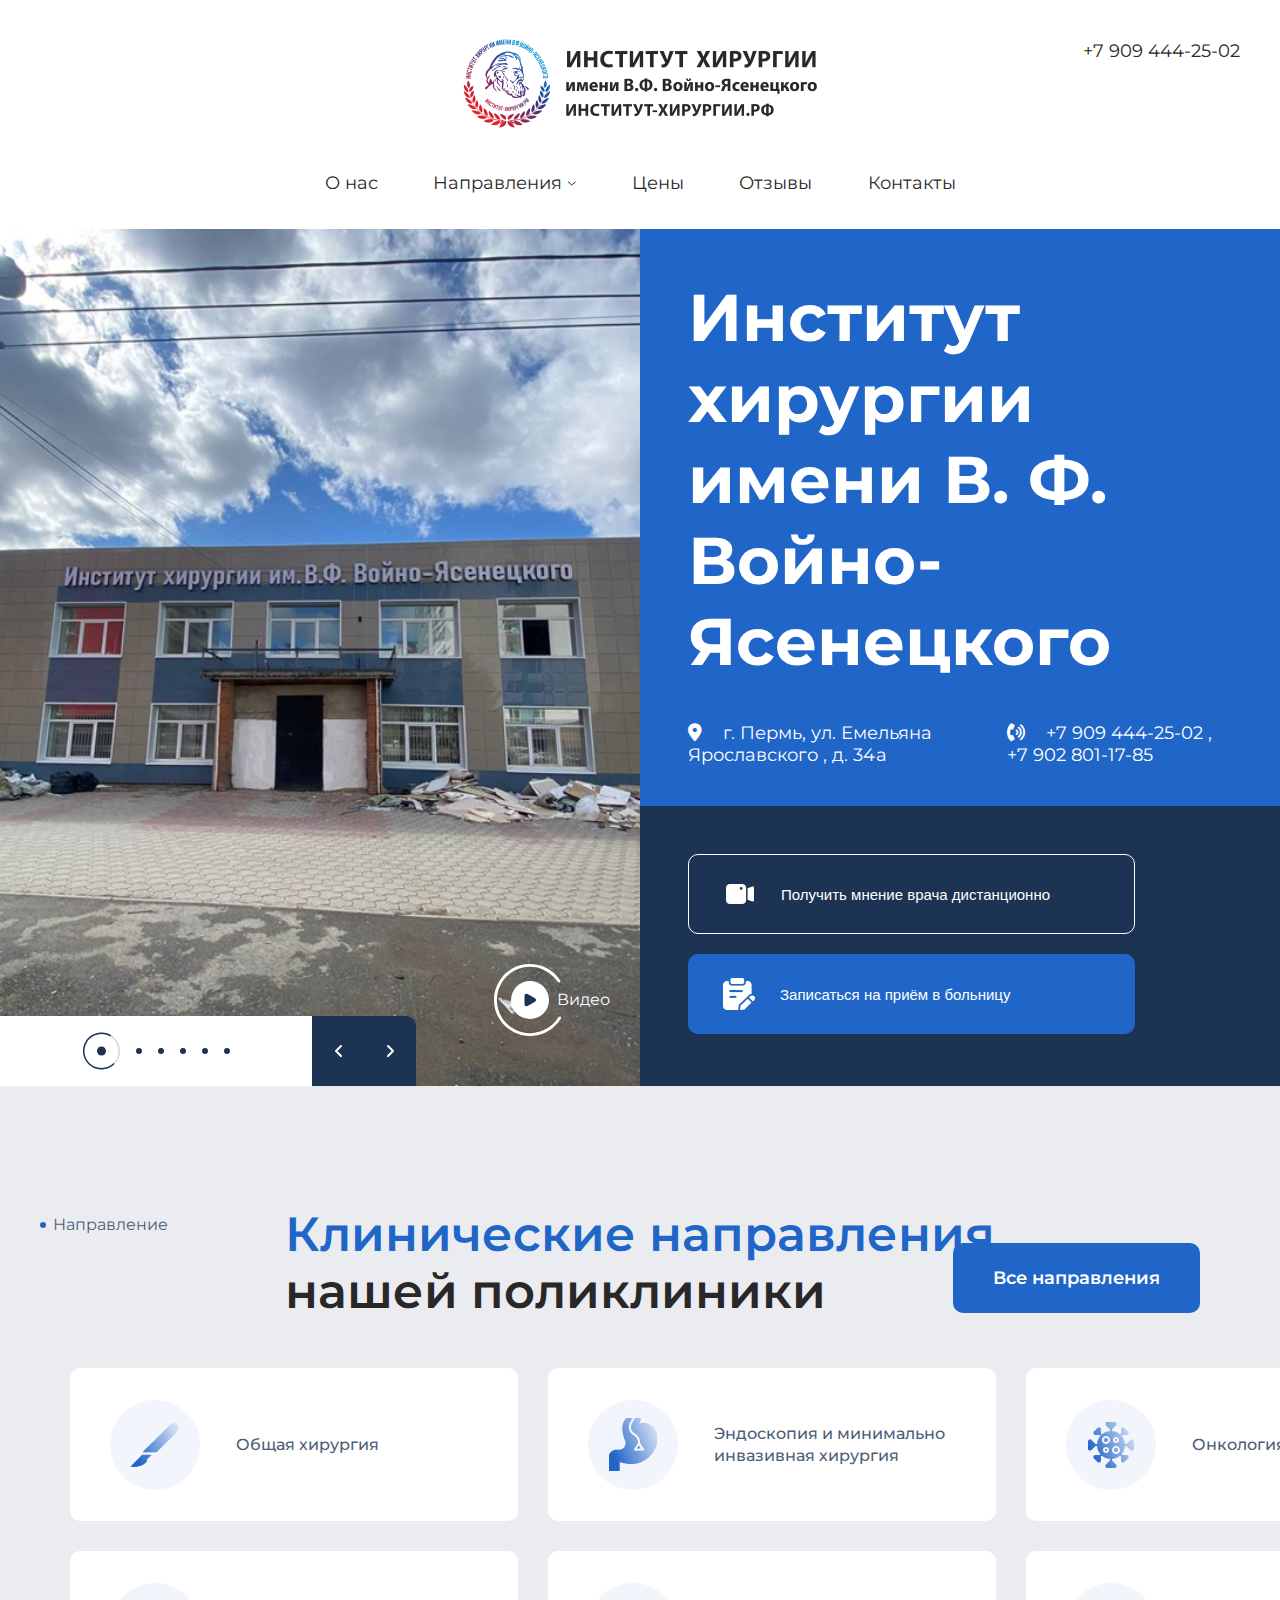
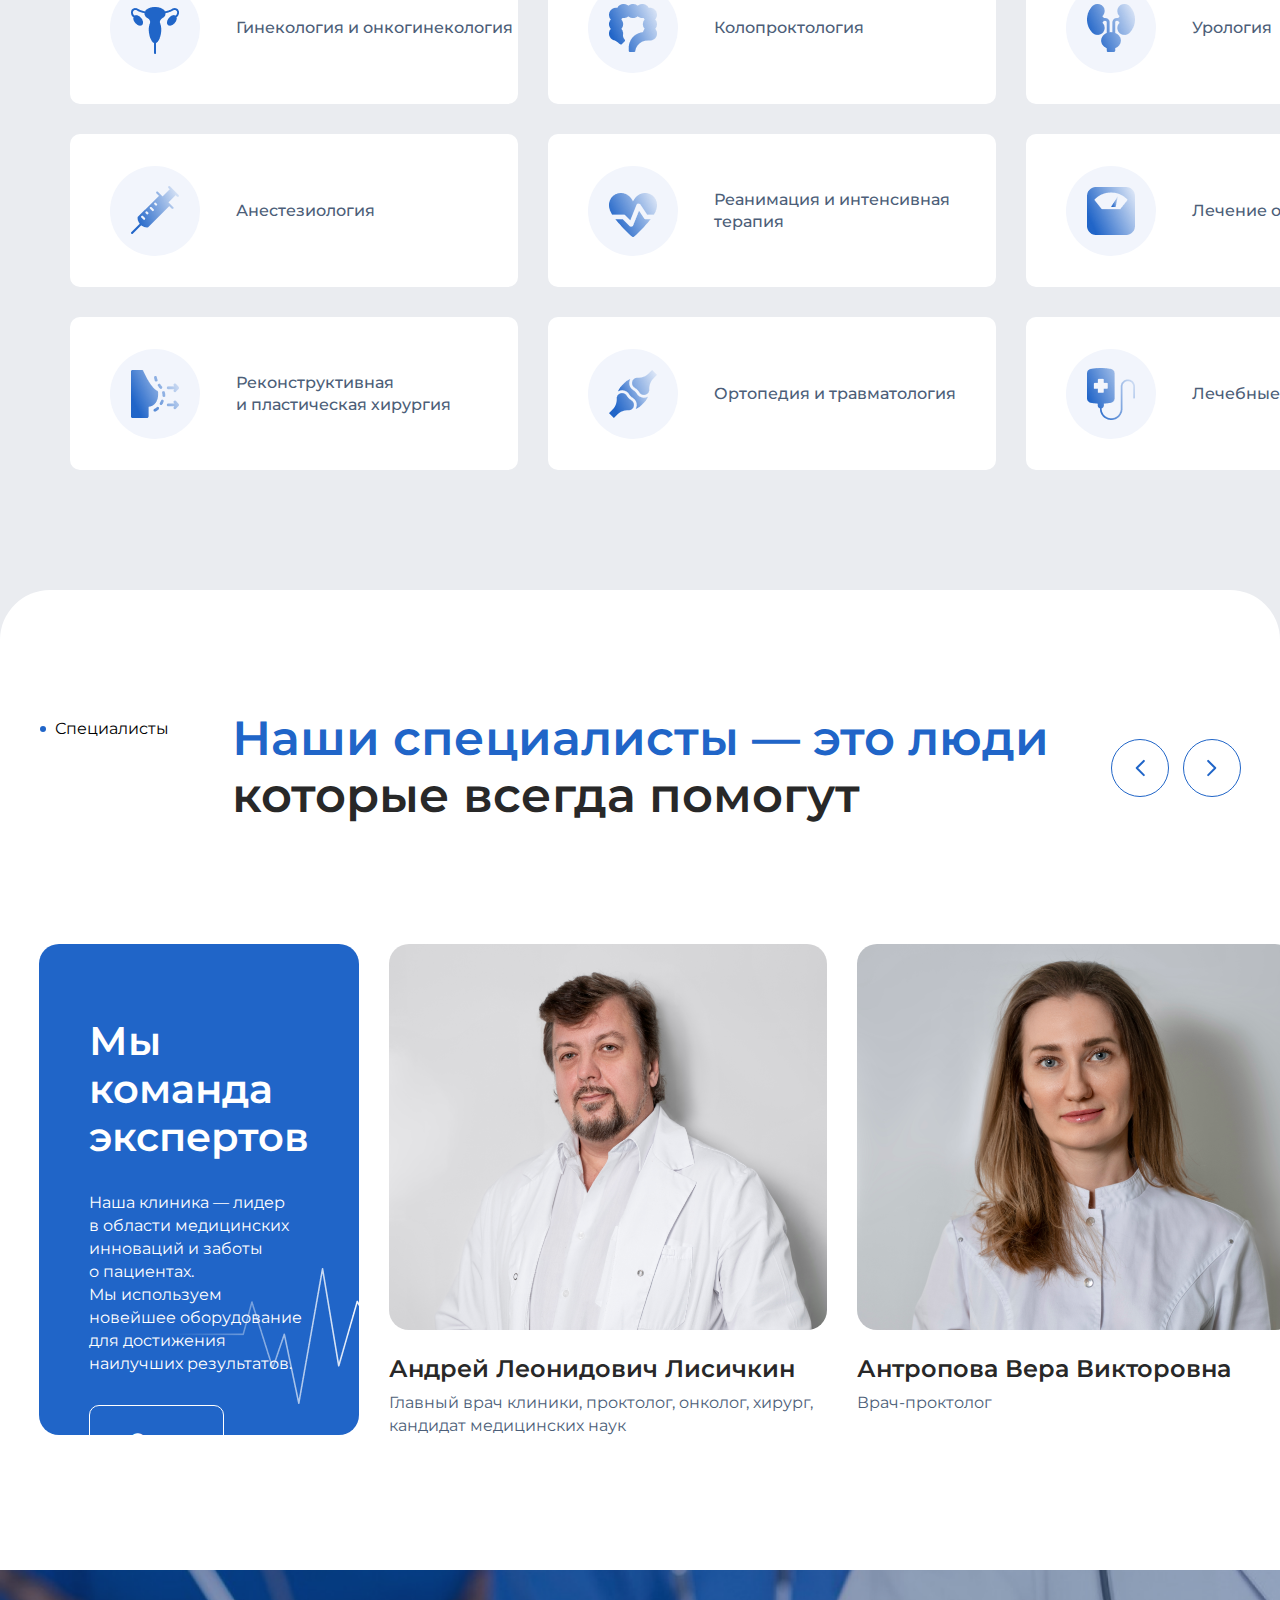
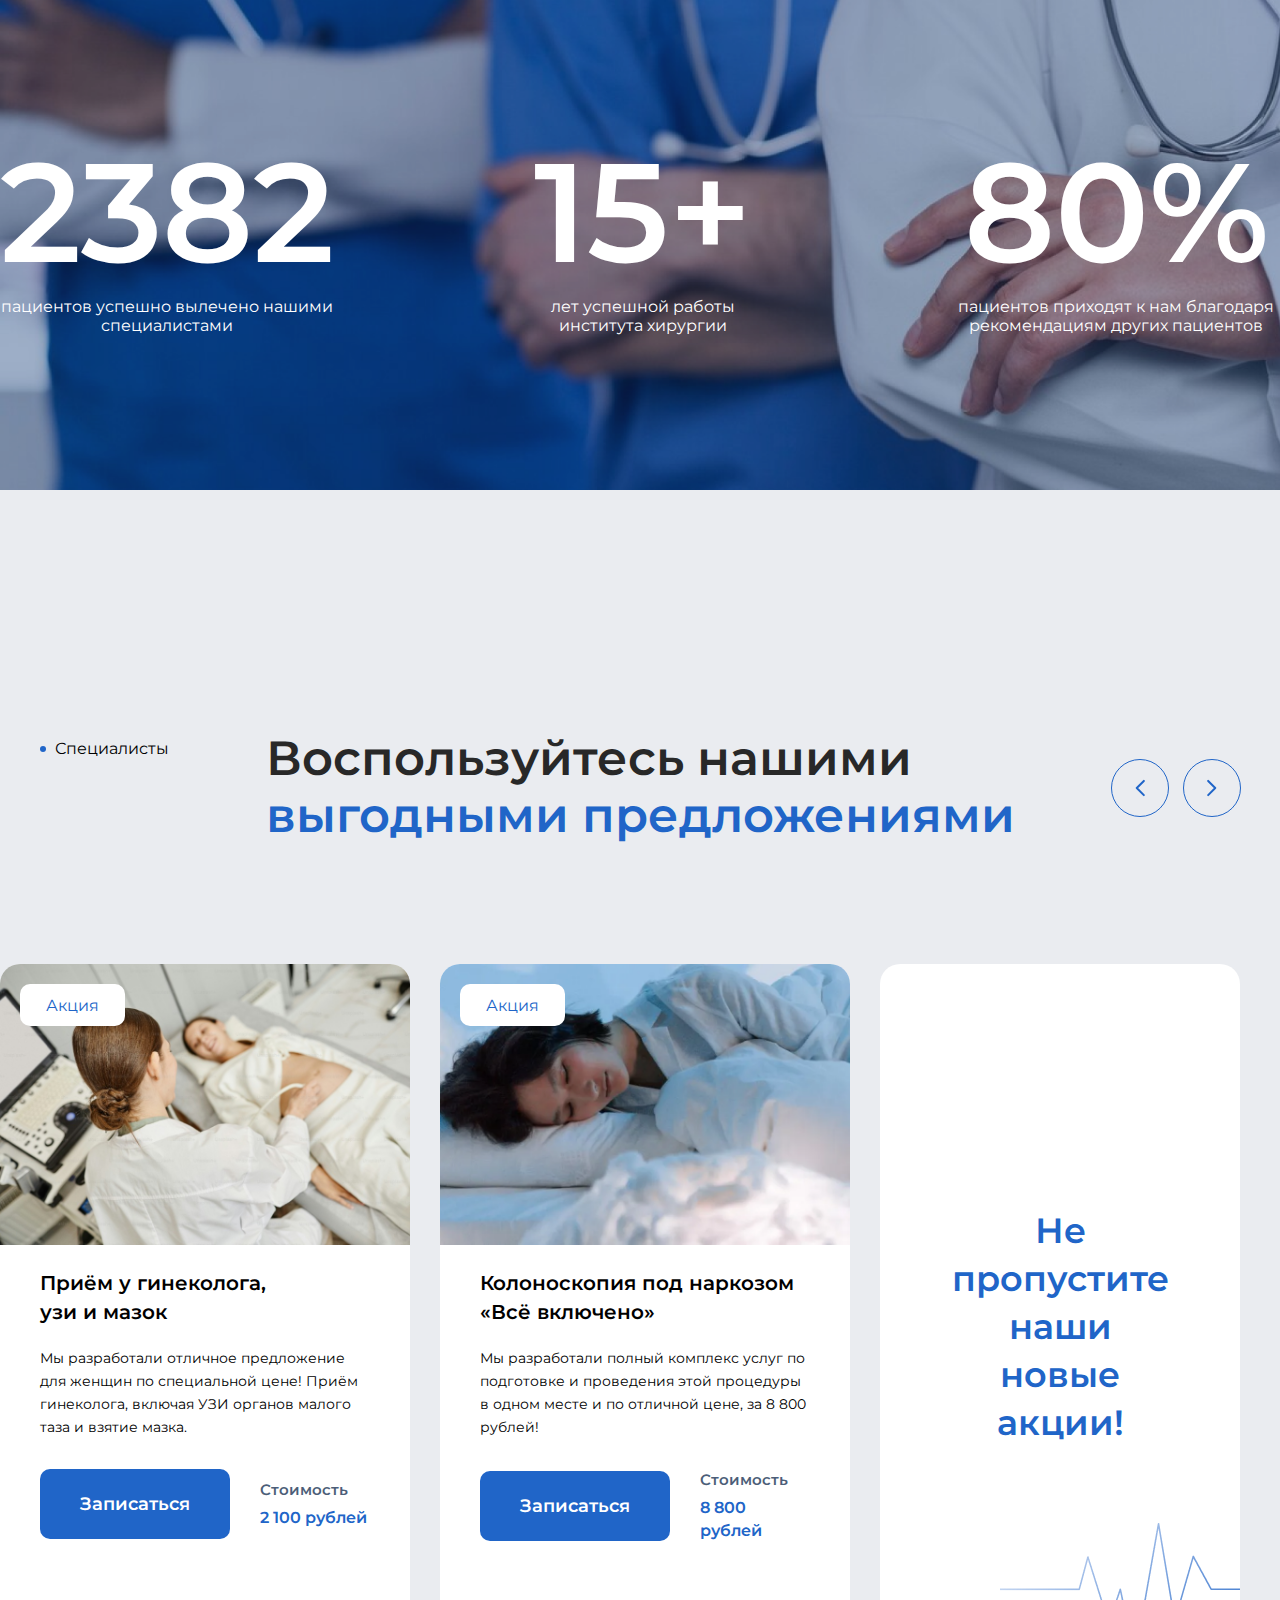
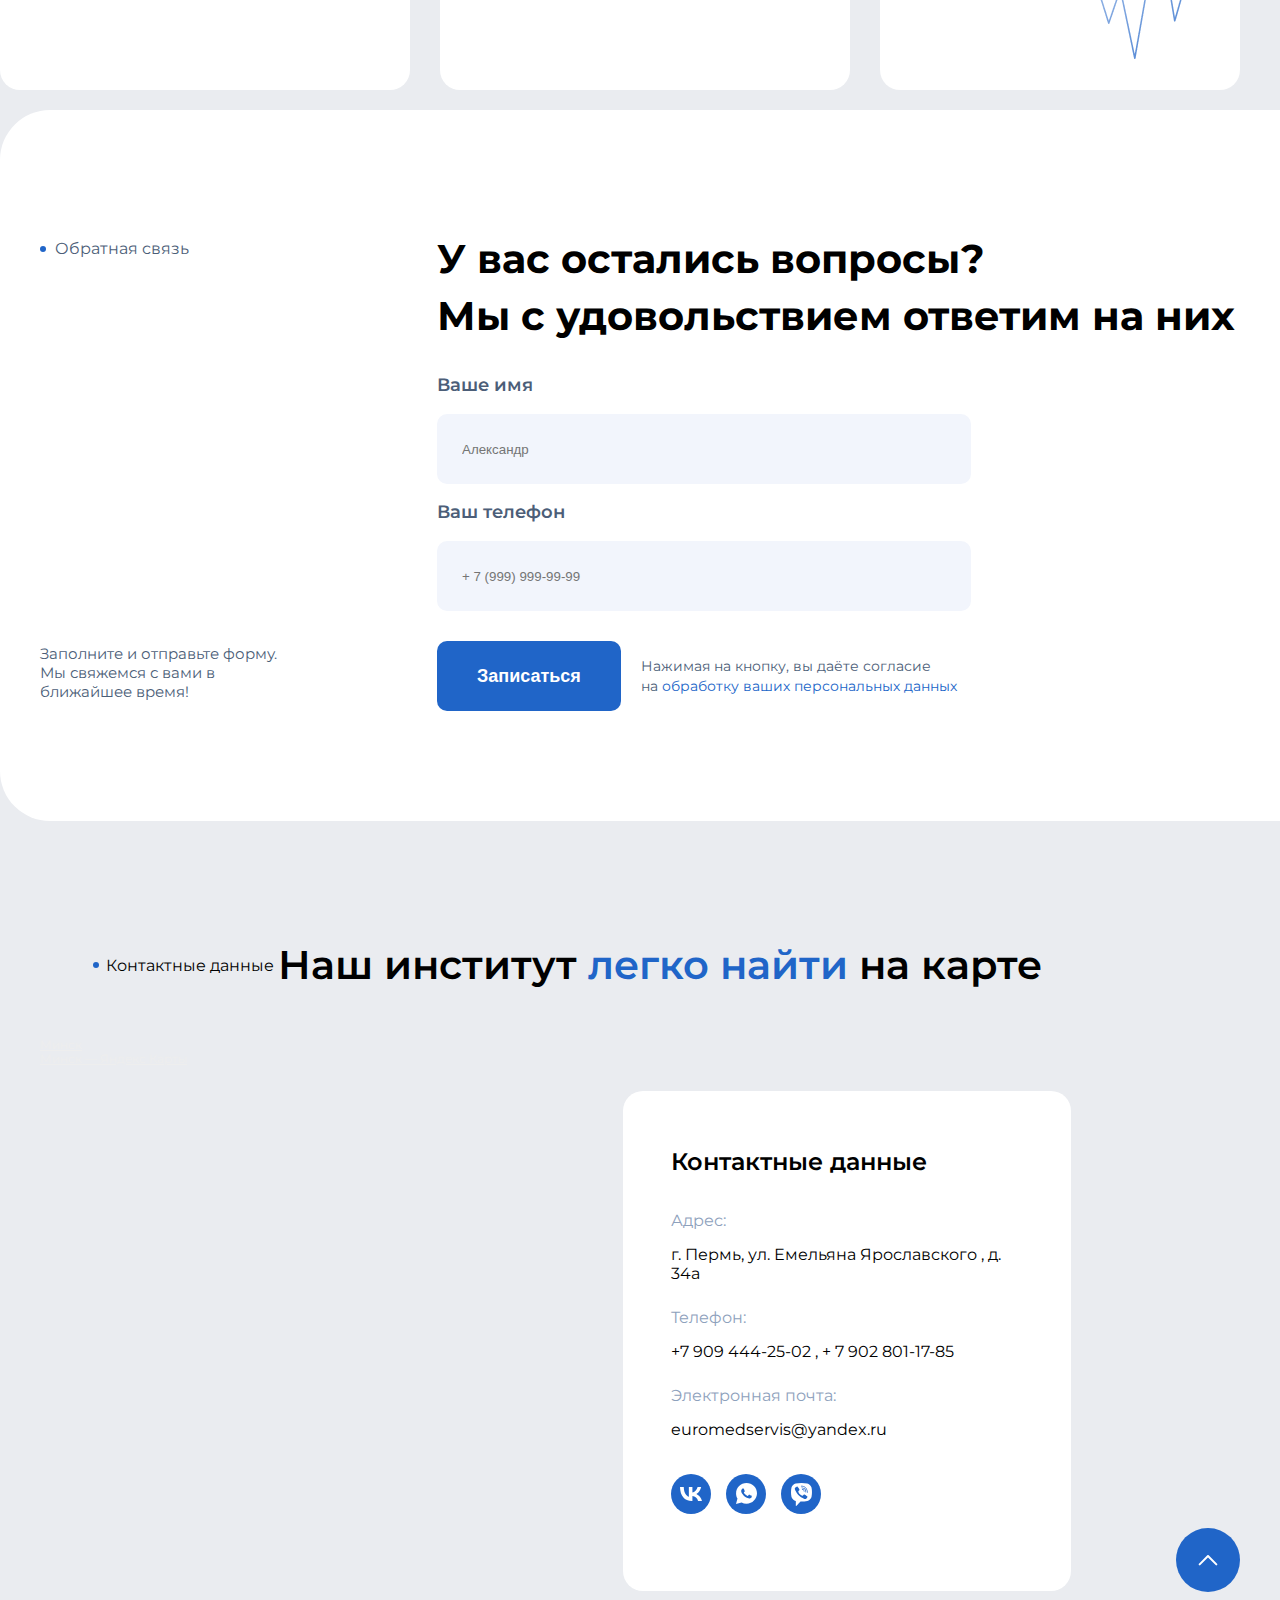
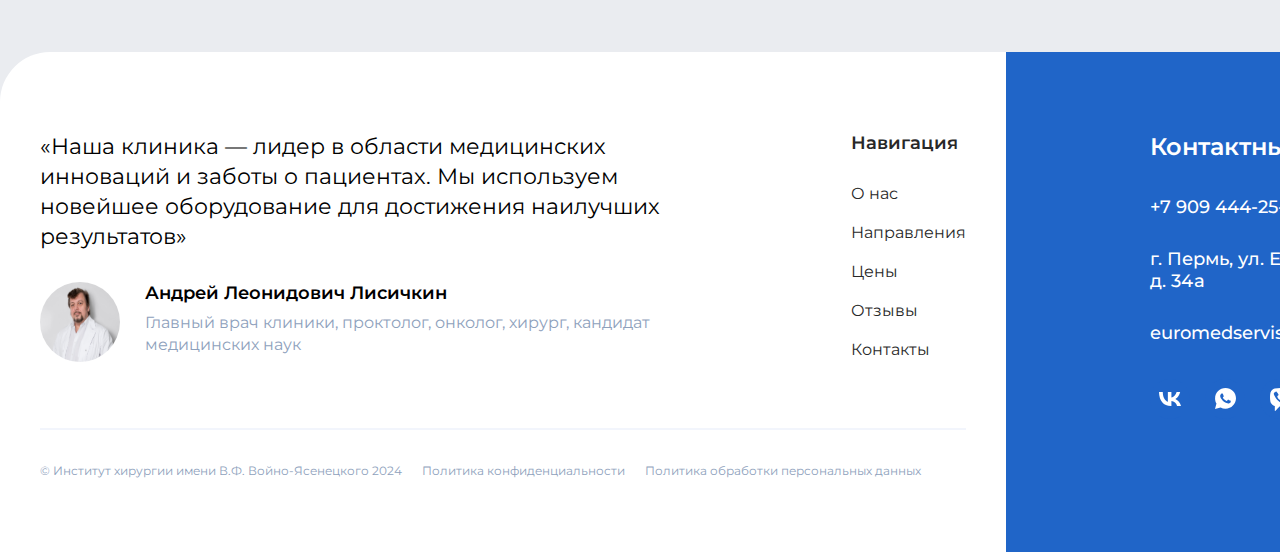
==== commit d77bfea4: "save in gomel" ====
--- a/index.html
+++ b/index.html
@@ -125,20 +125,22 @@
                 </a>
             </div>
             <div class="row">
-                <img  class="row-img" src="./img/Stethoscope.png" alt="">
+                <div class="row-img">
+                    <img src="./img/Stethoscope.png" alt="">
+                </div>
                 <div class="row-service">
-                    <a href="#" class="link-services">
-                        <span class="block-image">
-                            <img src="./img/scalp.png" alt="">
-                        </span>
-                        Общая хирургия
-                    </a>
-                    <a href="#" class="link-services">
-                        <span class="block-image">
-                            <img src="./img/stomach.png" alt="">
-                        </span>
-                        Эндоскопия и минимально инвазивная хирургия
-                    </a>
+                        <a href="#" class="link-services">
+                            <span class="block-image">
+                                <img src="./img/scalp.png" alt="">
+                            </span>
+                            Общая хирургия
+                        </a>
+                        <a href="#" class="link-services">
+                            <span class="block-image">
+                                <img src="./img/stomach.png" alt="">
+                            </span>
+                            Эндоскопия и минимально инвазивная хирургия
+                        </a>
                     <a href="#" class="link-services">
                         <span class="block-image">
                             <img src="./img/onkol.png" alt="">
--- a/css/style.css
+++ b/css/style.css
@@ -501,24 +501,28 @@
   right: 40px;
 }
 .service .row {
-  display: flex;
+  display: grid;
+  grid-template-columns: 1fr 3.5fr;
+  grid-template-rows: 1fr;
   margin-top: 48px;
   gap: 30px;
 }
-.service .row .row-img {
-  width: 438px;
+.service .row .row-img > img {
+  width: 100%;
+  height: 100%;
   border-radius: 20px;
-  height: 710px;
+  object-fit: cover;
 }
 .service .row .row-service {
-  display: flex;
-  flex-wrap: wrap;
+  display: grid;
+  grid-template-columns: repeat(3, 448px);
+  grid-template-rows: 1fr 1fr 1fr 1fr;
   gap: 30px;
 }
 .service .row .row-service .link-services {
   margin-bottom: 0;
-  width: 490px;
   height: 153px;
+  width: 448px;
 }
 
 .personal {
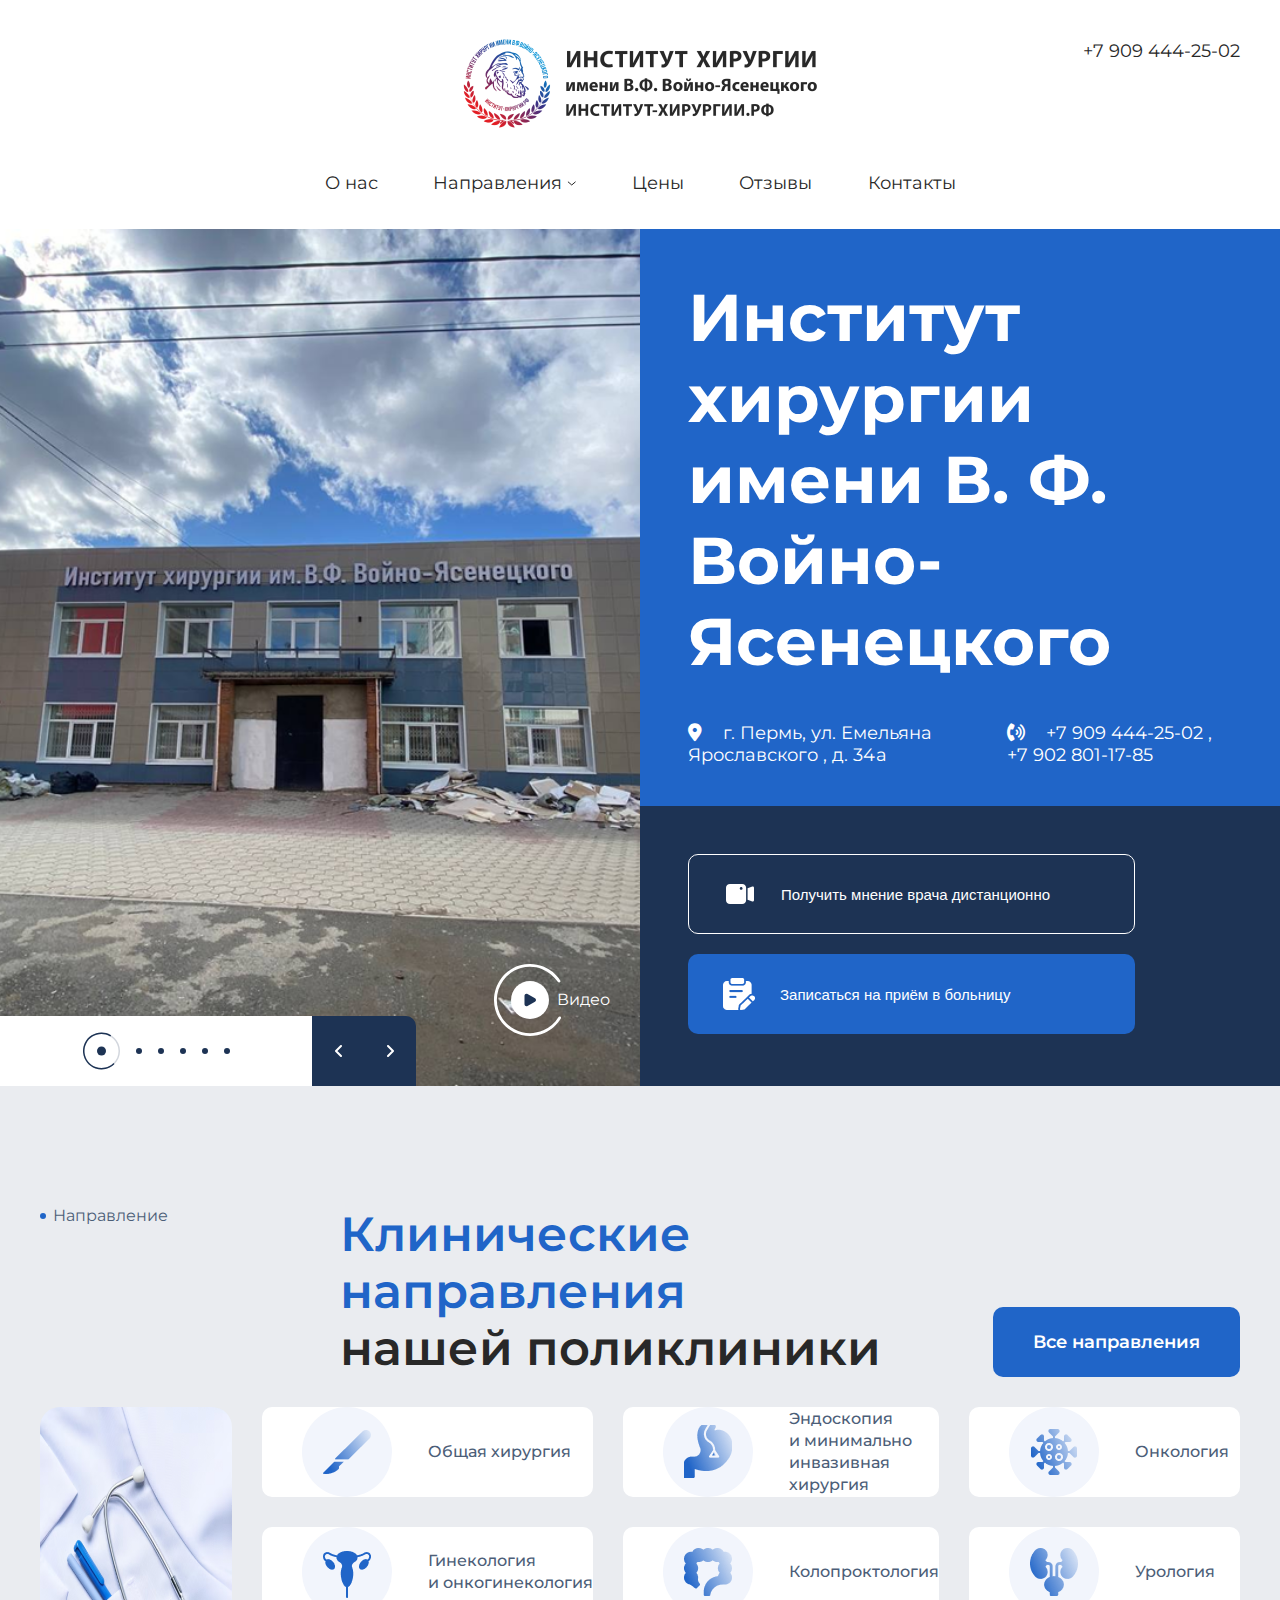
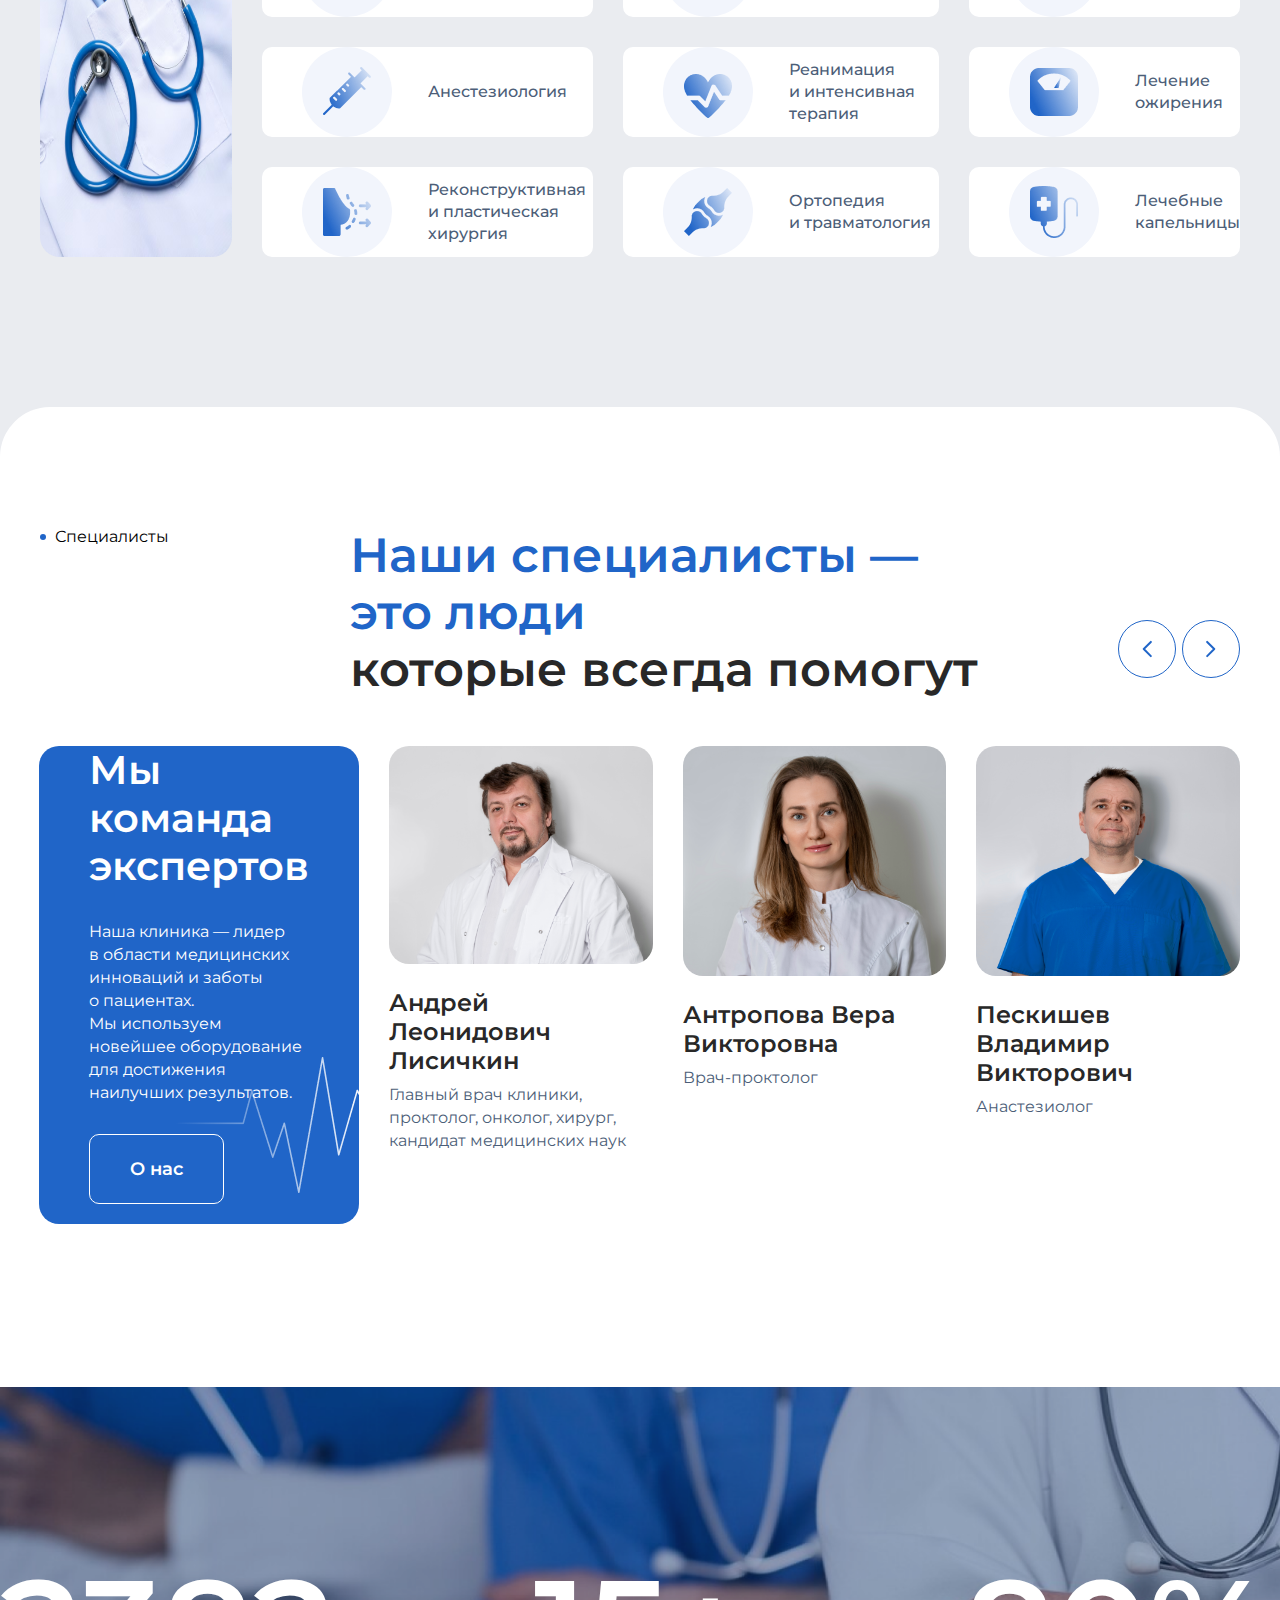
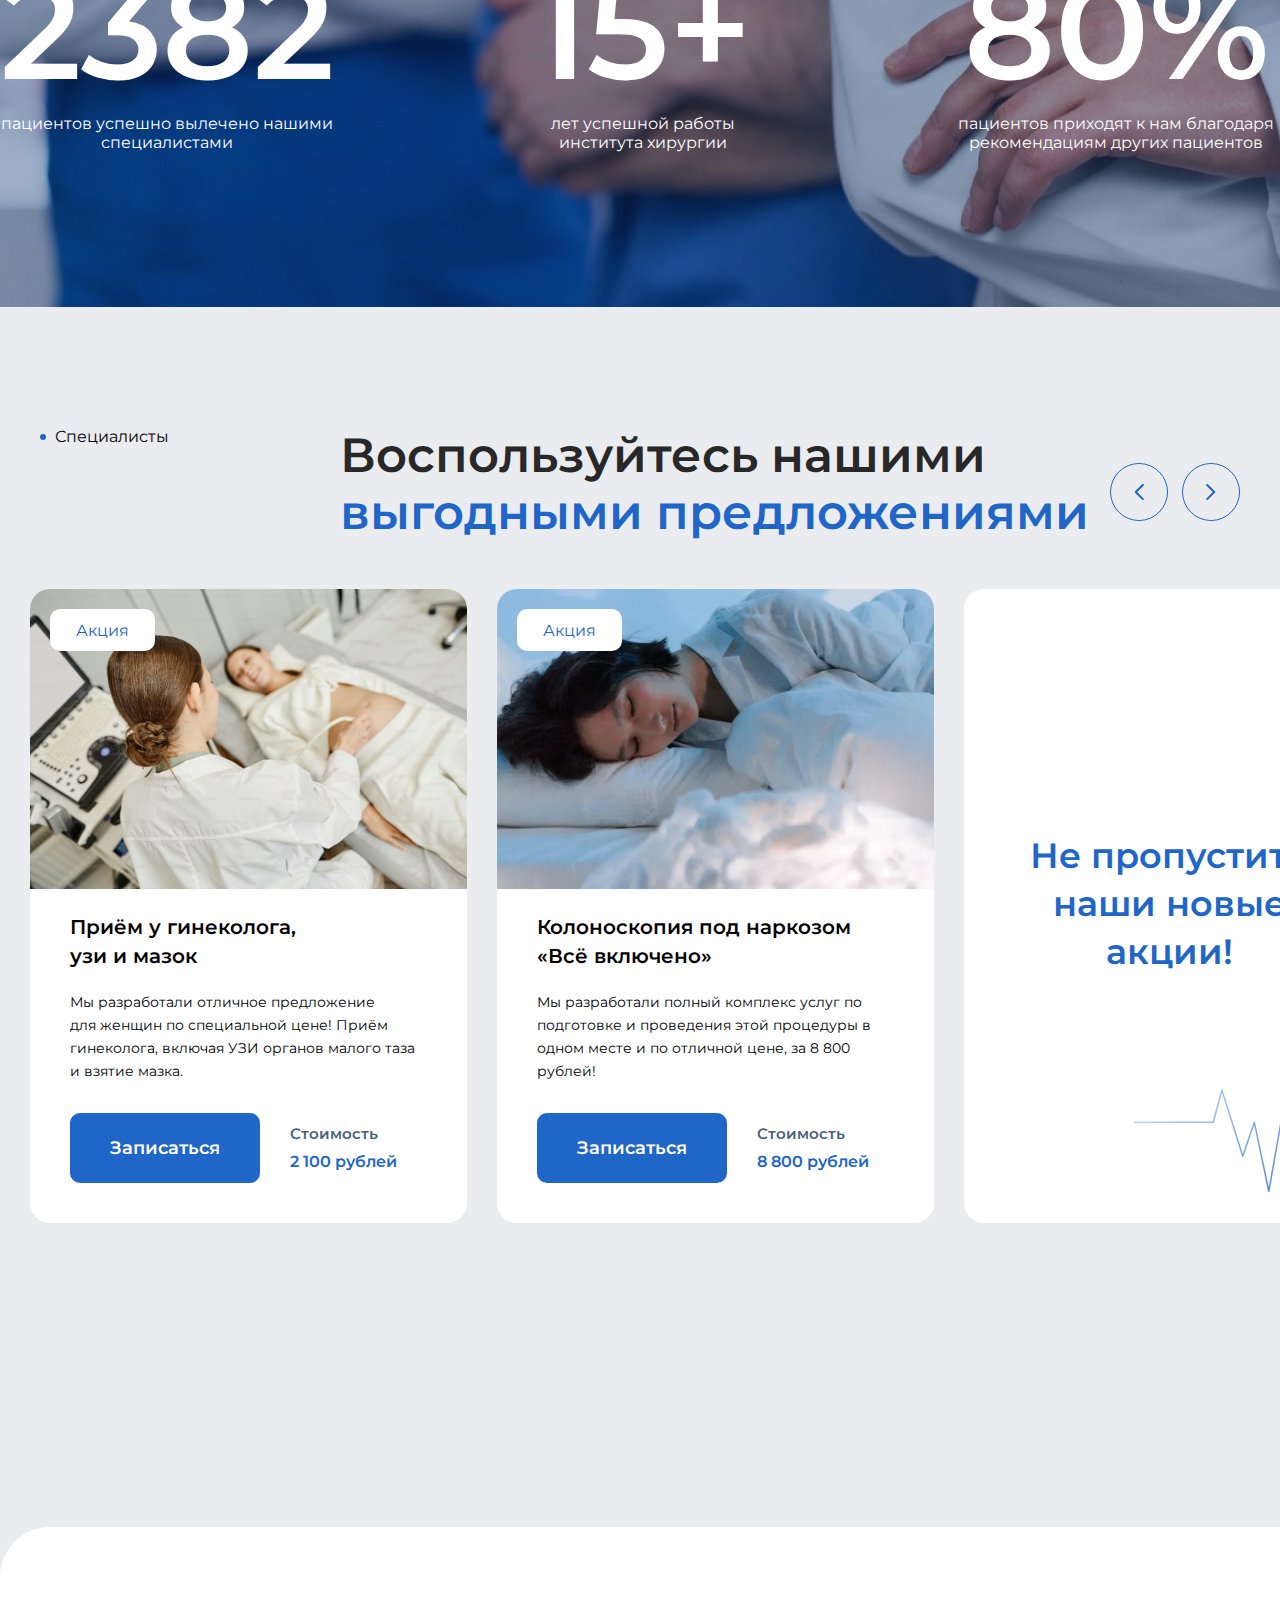
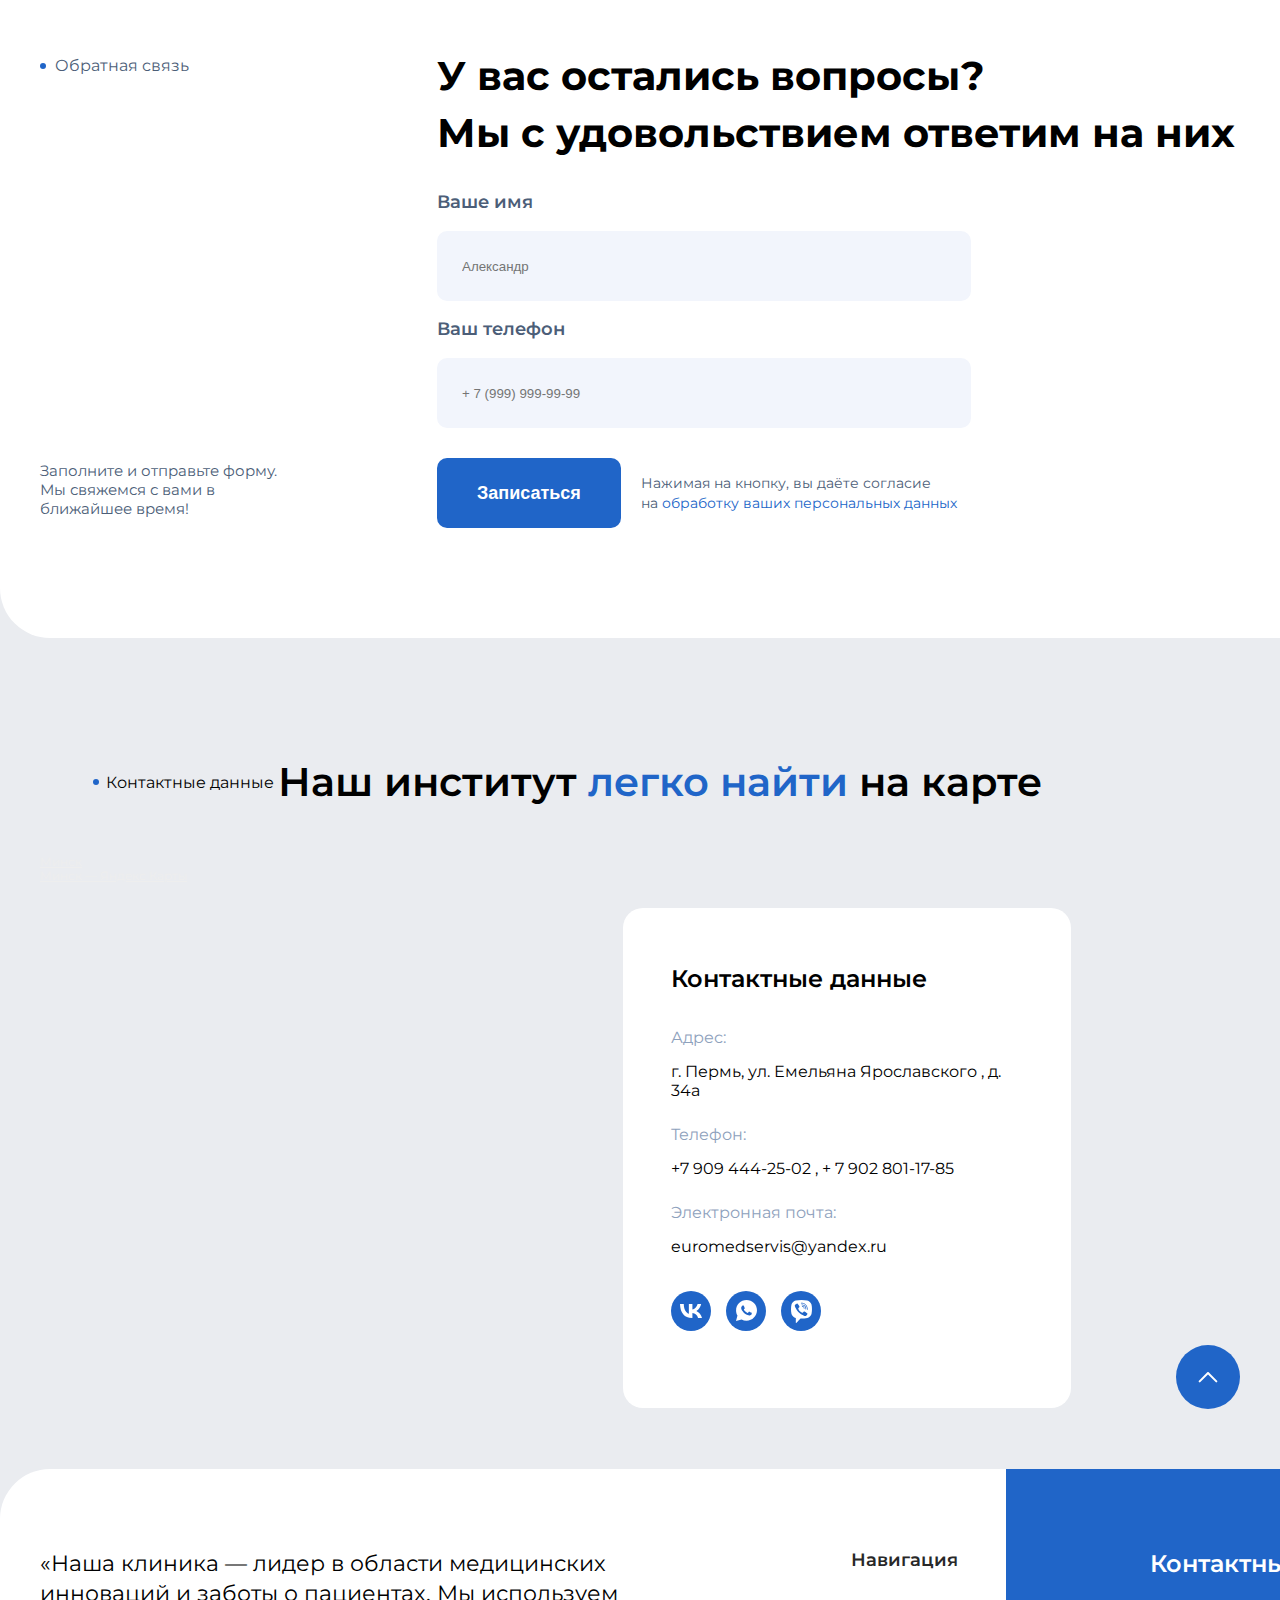
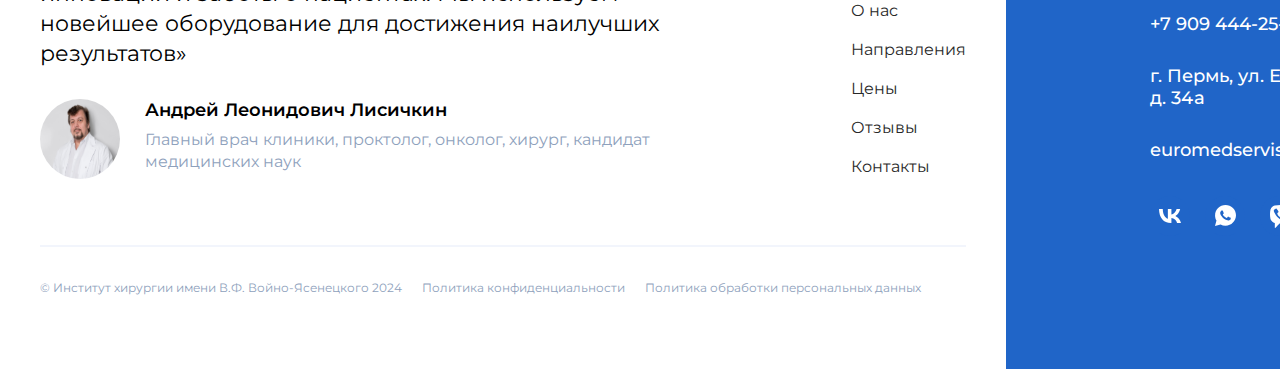
==== commit b44e4873: "refactor to grid" ====
--- a/index.html
+++ b/index.html
@@ -108,126 +108,122 @@
             </div>
         </div>
         <!-- переделать блок service - grid-->
-        <div class="service"> 
+        <div class="service">
             <div class="service-menu">
                 <div class="link-medical">
-                    <svg width="6" height="6" viewBox="0 0 6 6" fill="none" xmlns="http://www.w3.org/2000/svg">
-                        <circle cx="3" cy="3" r="3" fill="#2065C8"/>
-                    </svg>
                     Направление
                 </div>
                 <div class="title-text">
-                    <p>Клинические направления<p>
-                    <p>нашей поликлиники</p>
-                </div>
-                <a href="#" class="btn-simple">
-                    Все направления
-                </a>
-            </div>
-            <div class="row">
+                    <div>
+                        <p>Клинические направления<p>
+                        <p>нашей поликлиники</p>
+                    </div>
+                    <a href="#" class="btn-simple">
+                        Все направления
+                    </a>
+                </div>
+            </div>
+            <div class="row-service">
                 <div class="row-img">
                     <img src="./img/Stethoscope.png" alt="">
                 </div>
-                <div class="row-service">
-                        <a href="#" class="link-services">
-                            <span class="block-image">
-                                <img src="./img/scalp.png" alt="">
-                            </span>
-                            Общая хирургия
-                        </a>
-                        <a href="#" class="link-services">
-                            <span class="block-image">
-                                <img src="./img/stomach.png" alt="">
-                            </span>
-                            Эндоскопия и минимально инвазивная хирургия
-                        </a>
                     <a href="#" class="link-services">
                         <span class="block-image">
-                            <img src="./img/onkol.png" alt="">
+                            <img src="./img/scalp.png" alt="">
                         </span>
-                        Онкология
+                        Общая хирургия
                     </a>
                     <a href="#" class="link-services">
                         <span class="block-image">
-                            <img src="./img/gynekolog.png" alt="">
+                            <img src="./img/stomach.png" alt="">
                         </span>
-                        Гинекология и онкогинекология
+                        Эндоскопия и минимально инвазивная хирургия
                     </a>
-                    <a href="#" class="link-services">
-                        <span class="block-image">
-                            <img src="./img/intest.png" alt="">
-                        </span>
-                        Колопроктология
-                    </a>
-                    <a href="#" class="link-services">
-                        <span class="block-image">
-                            <img src="./img/urolog.png" alt="">
-                        </span>
-                        Урология
-                    </a>
-                    <a href="#" class="link-services">
-                        <span class="block-image">
-                            <img src="./img/anastehisia.png" alt="">
-                        </span>
-                        Анестезиология
-                    </a>
-                    <a href="#" class="link-services">
-                        <span class="block-image">
-                            <img src="./img/heart.png" alt="">
-                        </span>
-                        Реанимация и интенсивная терапия
-                    </a>
-                    <a href="#" class="link-services">
-                        <span class="block-image">
-                            <img src="./img/scales.png" alt="">
-                        </span>
-                        Лечение ожирения
-                    </a>
-                    <a href="#" class="link-services">
-                        <span class="block-image">
-                            <img src="./img/plastic.png" alt="">
-                        </span>
-                        Реконструктивная и пластическая хирургия
-                    </a>
-                    <a href="#" class="link-services">
-                        <span class="block-image">
-                            <img src="./img/travma.png" alt="">
-                        </span>
-                        Ортопедия и травматология
-                    </a>
-                    <a href="#" class="link-services">
-                        <span class="block-image">
-                            <img src="./img/drip.png" alt="">
-                        </span>
-                        Лечебные капельницы
-                    </a>
-                </div>
+                <a href="#" class="link-services">
+                    <span class="block-image">
+                        <img src="./img/onkol.png" alt="">
+                    </span>
+                    Онкология
+                </a>
+                <a href="#" class="link-services">
+                    <span class="block-image">
+                        <img src="./img/gynekolog.png" alt="">
+                    </span>
+                    Гинекология и онкогинекология
+                </a>
+                <a href="#" class="link-services">
+                    <span class="block-image">
+                        <img src="./img/intest.png" alt="">
+                    </span>
+                    Колопроктология
+                </a>
+                <a href="#" class="link-services">
+                    <span class="block-image">
+                        <img src="./img/urolog.png" alt="">
+                    </span>
+                    Урология
+                </a>
+                <a href="#" class="link-services">
+                    <span class="block-image">
+                        <img src="./img/anastehisia.png" alt="">
+                    </span>
+                    Анестезиология
+                </a>
+                <a href="#" class="link-services">
+                    <span class="block-image">
+                        <img src="./img/heart.png" alt="">
+                    </span>
+                    Реанимация и интенсивная терапия
+                </a>
+                <a href="#" class="link-services">
+                    <span class="block-image">
+                        <img src="./img/scales.png" alt="">
+                    </span>
+                    Лечение ожирения
+                </a>
+                <a href="#" class="link-services">
+                    <span class="block-image">
+                        <img src="./img/plastic.png" alt="">
+                    </span>
+                    Реконструктивная и пластическая хирургия
+                </a>
+                <a href="#" class="link-services">
+                    <span class="block-image">
+                        <img src="./img/travma.png" alt="">
+                    </span>
+                    Ортопедия и травматология
+                </a>
+                <a href="#" class="link-services">
+                    <span class="block-image">
+                        <img src="./img/drip.png" alt="">
+                    </span>
+                    Лечебные капельницы
+                </a>
             </div>
         </div>
         <!-- переделать блок personal - grid-->
         <div class="personal">
             <div class="title-specialist">
                 <div class="link-specialists">
-                    <svg width="6" height="6" viewBox="0 0 6 6" fill="none" xmlns="http://www.w3.org/2000/svg">
-                        <circle cx="3" cy="3" r="3" fill="#2065C8"/>
-                    </svg>
                     Специалисты
                 </div>
                 <div class="title-text">
-                    <p>Наши специалисты — это люди<p>
-                    <p>которые всегда помогут</p>
-                </div>
-                <div class="slide-specialist">
-                    <a href="#" class="slide-cont">
-                        <svg width="10" height="18" viewBox="0 0 10 18" fill="none" xmlns="http://www.w3.org/2000/svg">
-                            <path d="M8.83333 16.0846L1.75 9.0013L8.83333 1.91797" stroke="#2065C8" stroke-width="2" stroke-linecap="round" stroke-linejoin="round"/>
-                        </svg>  
-                    </a>
-                    <a href="#" class="slide-cont">
-                        <svg width="10" height="18" viewBox="0 0 10 18" fill="none" xmlns="http://www.w3.org/2000/svg">
-                            <path d="M1.16667 16.0846L8.25 9.0013L1.16667 1.91797" stroke="#2065C8" stroke-width="2" stroke-linecap="round" stroke-linejoin="round"/>
-                        </svg>   
-                    </a>
+                    <div>
+                        <p>Наши специалисты — это люди<p>
+                        <p>которые всегда помогут</p>
+                    </div>
+                    <div class="slide-specialist">
+                        <a href="#" class="slide-cont">
+                            <svg width="10" height="18" viewBox="0 0 10 18" fill="none" xmlns="http://www.w3.org/2000/svg">
+                                <path d="M8.83333 16.0846L1.75 9.0013L8.83333 1.91797" stroke="#2065C8" stroke-width="2" stroke-linecap="round" stroke-linejoin="round"/>
+                            </svg>  
+                        </a>
+                        <a href="#" class="slide-cont">
+                            <svg width="10" height="18" viewBox="0 0 10 18" fill="none" xmlns="http://www.w3.org/2000/svg">
+                                <path d="M1.16667 16.0846L8.25 9.0013L1.16667 1.91797" stroke="#2065C8" stroke-width="2" stroke-linecap="round" stroke-linejoin="round"/>
+                            </svg>   
+                        </a>
+                    </div>
                 </div>
             </div>
             <div class="block-description">
@@ -285,24 +281,27 @@
                     </svg>
                     Специалисты
                 </div>
-                <div class="title-text">
-                    <p>Воспользуйтесь нашими<p>
-                    <p>выгодными предложениями</p>
-                </div>
-                <div class="slide-specialist">
-                    <a href="#" class="slide-cont">
-                        <svg width="10" height="18" viewBox="0 0 10 18" fill="none" xmlns="http://www.w3.org/2000/svg">
-                            <path d="M8.83333 16.0846L1.75 9.0013L8.83333 1.91797" stroke="#2065C8" stroke-width="2" stroke-linecap="round" stroke-linejoin="round"/>
-                        </svg>  
-                    </a>
-                    <a href="#" class="slide-cont">
-                        <svg width="10" height="18" viewBox="0 0 10 18" fill="none" xmlns="http://www.w3.org/2000/svg">
-                            <path d="M1.16667 16.0846L8.25 9.0013L1.16667 1.91797" stroke="#2065C8" stroke-width="2" stroke-linecap="round" stroke-linejoin="round"/>
-                        </svg>   
-                    </a>
+                <div class="block">
+                    <div class="title-text">
+                        <p>Воспользуйтесь нашими<p>
+                        <p>выгодными предложениями</p>
+                    </div>
+                    <div class="slide-specialist">
+                        <a href="#" class="slide-cont">
+                            <svg width="10" height="18" viewBox="0 0 10 18" fill="none" xmlns="http://www.w3.org/2000/svg">
+                                <path d="M8.83333 16.0846L1.75 9.0013L8.83333 1.91797" stroke="#2065C8" stroke-width="2" stroke-linecap="round" stroke-linejoin="round"/>
+                            </svg>  
+                        </a>
+                        <a href="#" class="slide-cont">
+                            <svg width="10" height="18" viewBox="0 0 10 18" fill="none" xmlns="http://www.w3.org/2000/svg">
+                                <path d="M1.16667 16.0846L8.25 9.0013L1.16667 1.91797" stroke="#2065C8" stroke-width="2" stroke-linecap="round" stroke-linejoin="round"/>
+                            </svg>   
+                        </a>
+                    </div>
                 </div>
             </div>
             <div class="price">
+                <div></div>
                 <div class="record">
                     <img src="./img/usi.png" alt="">
                     <div class="sale">
@@ -380,7 +379,6 @@
                 </div>
             </div>
             <!--сделать вместо img backr URL-->
-            <img class="back-doc" src="./img/doc.png">
         </div>
         <div class="navigation">
             <div class="title-specialist">
--- a/css/style.css
+++ b/css/style.css
@@ -472,22 +472,37 @@
   margin-right: 40px;
 }
 .service .service-menu {
-  display: flex;
-  justify-content: center;
+  display: grid;
+  grid-template-columns: repeat(4, 1fr);
+  margin-bottom: 30px;
 }
 .service .link-medical {
-  position: absolute;
-  display: flex;
-  align-items: center;
+  display: flex;
+  align-items: center;
+  height: max-content;
   gap: 7px;
   color: #4C5E78;
   left: 0;
   top: 9px;
 }
+.service .link-medical::before {
+  content: "";
+  width: 6px;
+  height: 6px;
+  border-radius: 50%;
+  background-color: #2065C8;
+}
 .service .title-text {
+  display: flex;
+  justify-content: space-between;
+  align-items: flex-end;
+  grid-column: 2/5;
   font-size: 48px;
   font-weight: 600;
   line-height: 57px;
+}
+.service .title-text .btn-simple {
+  margin-bottom: 0;
 }
 .service .title-text p:first-child {
   color: #2065C8;
@@ -496,33 +511,27 @@
   color: #282828;
 }
 .service .btn-simple {
-  position: absolute;
   top: 37px;
   right: 40px;
 }
-.service .row {
+.service .row-service {
   display: grid;
-  grid-template-columns: 1fr 3.5fr;
-  grid-template-rows: 1fr;
-  margin-top: 48px;
-  gap: 30px;
-}
-.service .row .row-img > img {
+  grid-template-columns: repeat(4, 1fr);
+  grid-template-rows: repeat(5, auto);
+  grid-gap: 30px;
+}
+.service .row-service .row-img {
+  grid-row: 1/5;
+}
+.service .row-service .row-img img {
+  width: 100%;
+  min-height: 100%;
+  border-radius: 20px;
+}
+.service .row-service .link-services {
   width: 100%;
   height: 100%;
-  border-radius: 20px;
-  object-fit: cover;
-}
-.service .row .row-service {
-  display: grid;
-  grid-template-columns: repeat(3, 448px);
-  grid-template-rows: 1fr 1fr 1fr 1fr;
-  gap: 30px;
-}
-.service .row .row-service .link-services {
-  margin-bottom: 0;
-  height: 153px;
-  width: 448px;
+  margin: 0;
 }
 
 .personal {
@@ -534,23 +543,35 @@
   border-top-right-radius: 50px;
 }
 .personal .title-specialist {
-  display: flex;
-  justify-content: center;
-  margin-bottom: 120px;
+  display: grid;
+  grid-template-columns: repeat(4, 1fr);
+  margin: 0 40px 48px;
+  gap: 40px;
+  padding-top: 120px;
 }
 .personal .link-specialists {
-  position: absolute;
   display: flex;
   align-items: center;
   gap: 9px;
+  height: max-content;
   left: 40px;
   top: 129px;
 }
+.personal .link-specialists::before {
+  content: "";
+  width: 6px;
+  height: 6px;
+  border-radius: 50%;
+  background-color: #2065C8;
+}
 .personal .title-text {
+  display: flex;
+  justify-content: space-between;
+  align-items: flex-end;
+  grid-column: 2/5;
   font-size: 48px;
   font-weight: 600;
   line-height: 57px;
-  margin-top: 120px;
 }
 .personal .title-text p:first-child {
   color: #2065C8;
@@ -561,14 +582,13 @@
 .personal .slide-specialist {
   display: flex;
   justify-content: space-between;
-  position: absolute;
   top: 149px;
   right: 39px;
   width: 130px;
 }
 .personal .block-description {
-  display: flex;
-  height: 491px;
+  display: grid;
+  grid-template-columns: repeat(4, 1fr);
   gap: 30px;
   margin-left: 39px;
   margin-right: 40px;
@@ -576,10 +596,11 @@
 }
 .personal .block-description .description {
   display: flex;
+  align-items: start;
+  justify-content: center;
   flex-direction: column;
   gap: 30px;
-  width: 438px;
-  padding: 73px 50px;
+  padding: 0 50px;
   background-color: #2065C8;
   background-image: url("../img/Vector (3).png");
   border-radius: 20px;
@@ -598,12 +619,8 @@
   line-height: 23px;
   color: #FFFFFF;
 }
-.personal .block-description .about {
-  width: 438px;
-}
 .personal .block-description .about img {
-  width: 438px;
-  height: 386px;
+  width: 100%;
   margin-bottom: 20px;
   border-radius: 20px;
 }
@@ -658,42 +675,46 @@
   margin-top: 120px;
 }
 .stock .title-specialist {
-  display: flex;
-  justify-content: center;
-  margin-bottom: 120px;
+  display: grid;
+  grid-template-columns: repeat(4, 1fr);
+  margin: 0 40px 48px;
 }
 .stock .link-specialists {
-  position: absolute;
-  display: flex;
-  align-items: center;
+  display: flex;
+  align-items: center;
+  height: max-content;
   gap: 9px;
   left: 40px;
   top: 129px;
 }
-.stock .title-text {
+.stock .block {
+  display: flex;
+  justify-content: space-between;
+  align-items: flex-end;
+  grid-column: 2/5;
+}
+.stock .block .title-text {
   font-size: 48px;
   font-weight: 600;
   line-height: 57px;
-  margin-top: 120px;
-}
-.stock .title-text p:first-child {
+}
+.stock .block .title-text p:first-child {
   color: #282828;
 }
-.stock .title-text p:last-child {
+.stock .block .title-text p:last-child {
   color: #2065C8;
 }
-.stock .slide-specialist {
+.stock .block .slide-specialist {
   display: flex;
   justify-content: space-between;
-  position: absolute;
   top: 149px;
   right: 39px;
   width: 130px;
 }
 .stock .price {
   width: 100%;
-  display: flex;
-  justify-content: flex-end;
+  display: grid;
+  grid-template-columns: repeat(4, 1fr);
   gap: 30px;
   padding-right: 40px;
 }
@@ -703,7 +724,6 @@
   flex-direction: column;
   gap: 24px;
   border-radius: 20px;
-  width: 410px;
   background-color: #FFFFFF;
 }
 .stock .price .record img {
@@ -787,6 +807,10 @@
   margin-top: 120px;
   height: 711px;
   margin-bottom: 120px;
+  background-image: url("../img/doc.png");
+  background-repeat: no-repeat;
+  background-position: right;
+  background-size: contain;
 }
 .feedback .back-doc {
   position: absolute;
